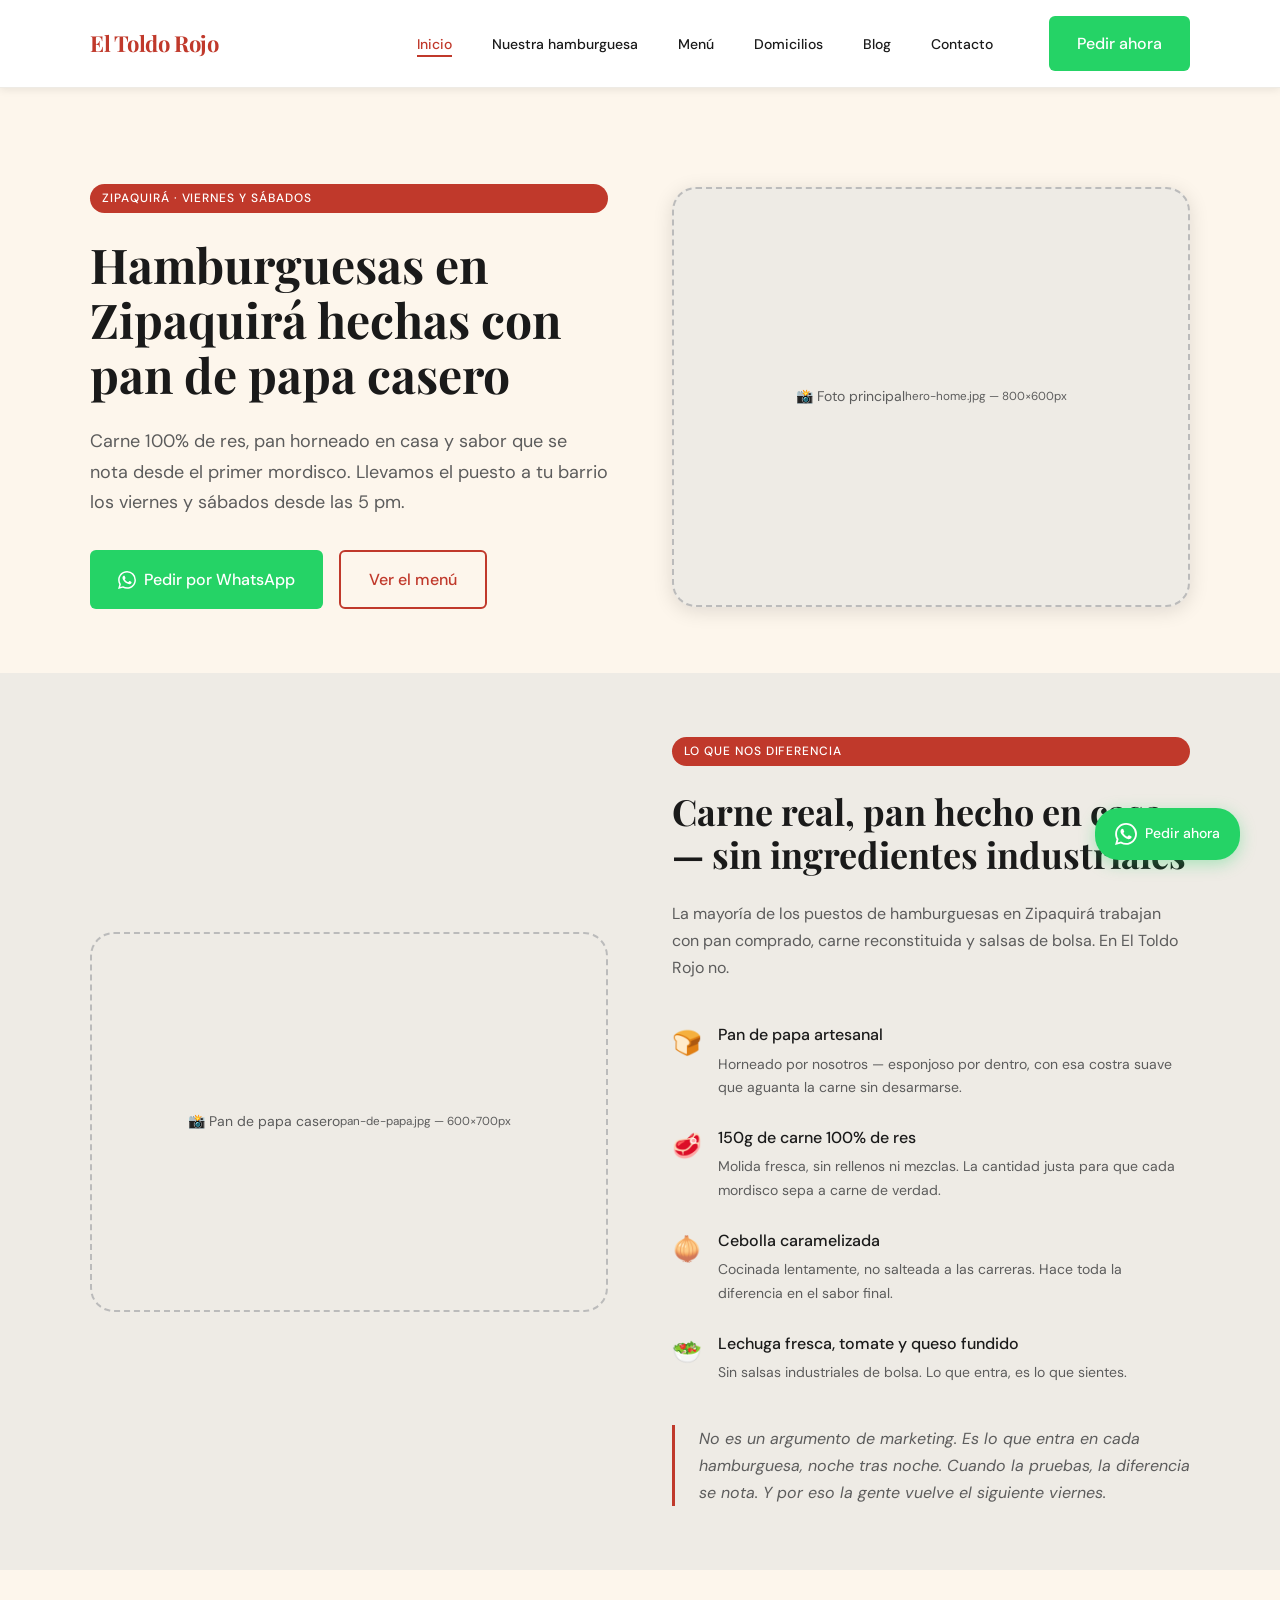
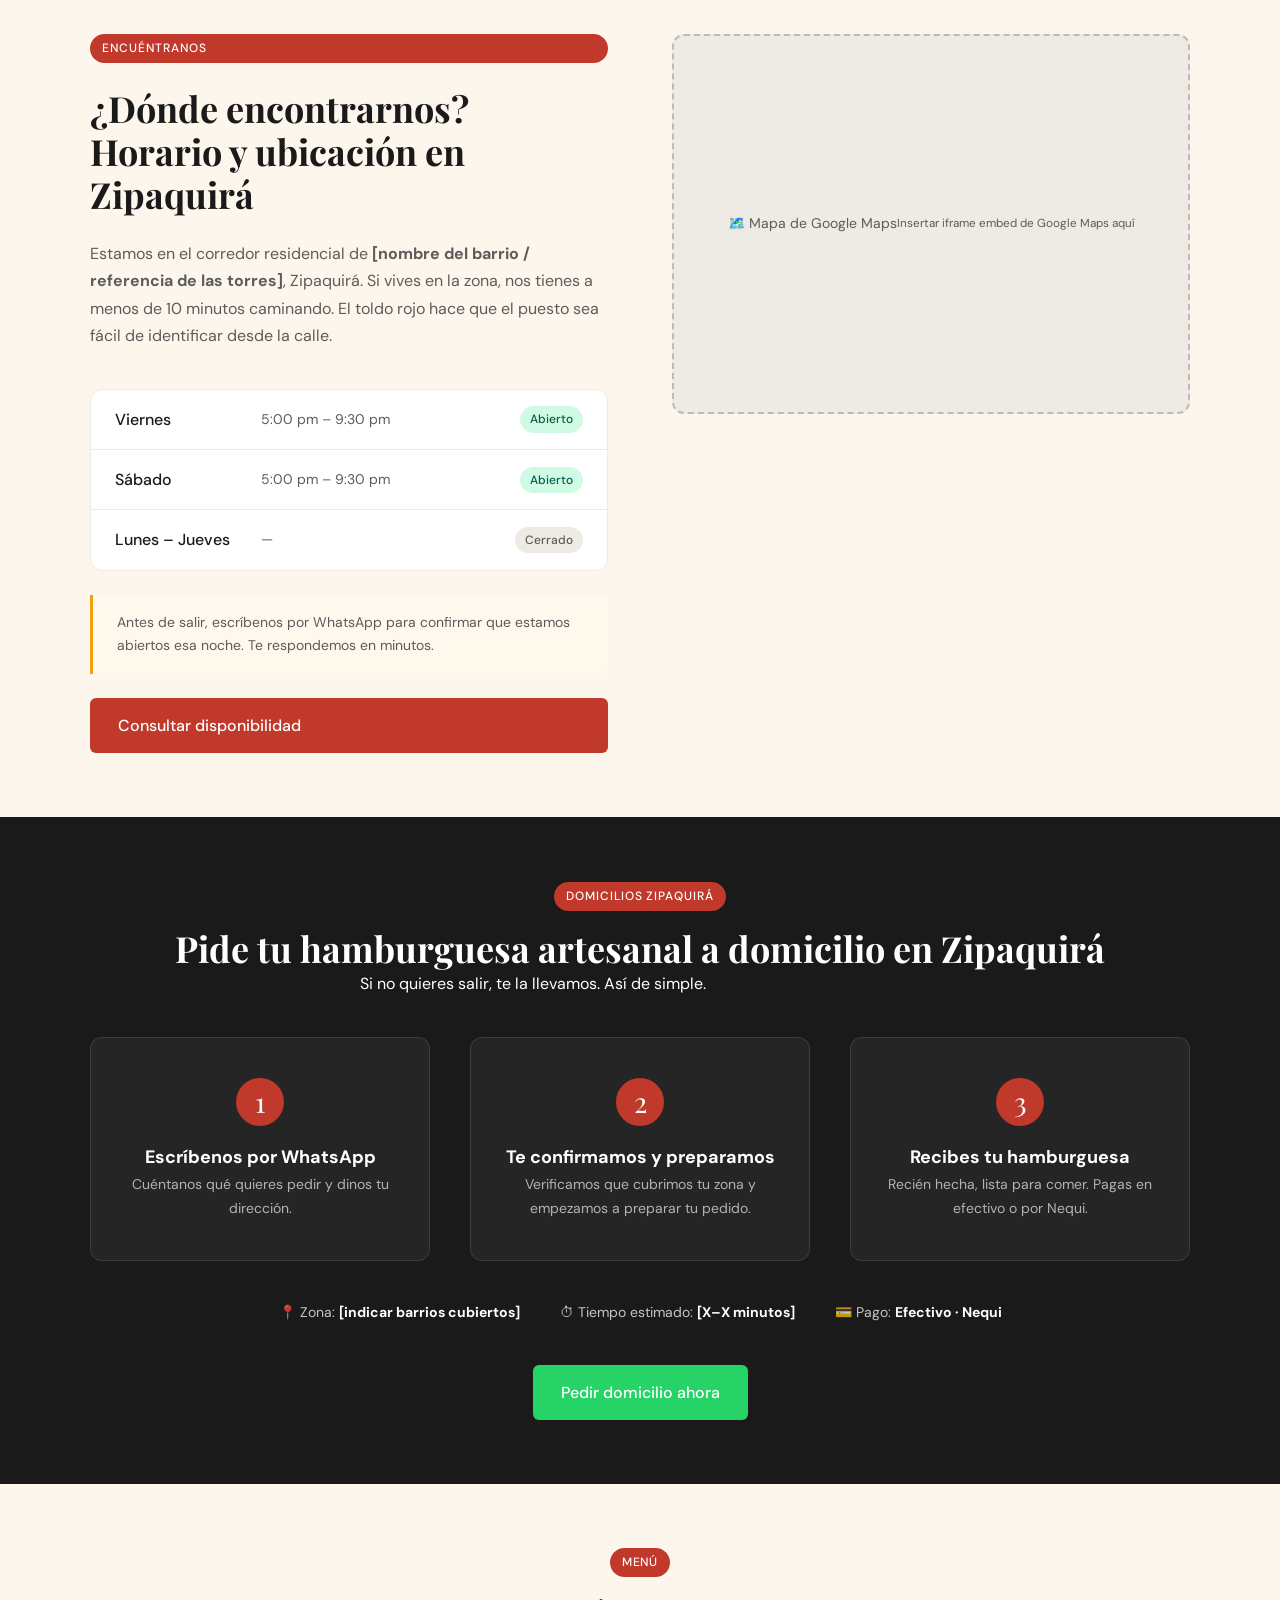
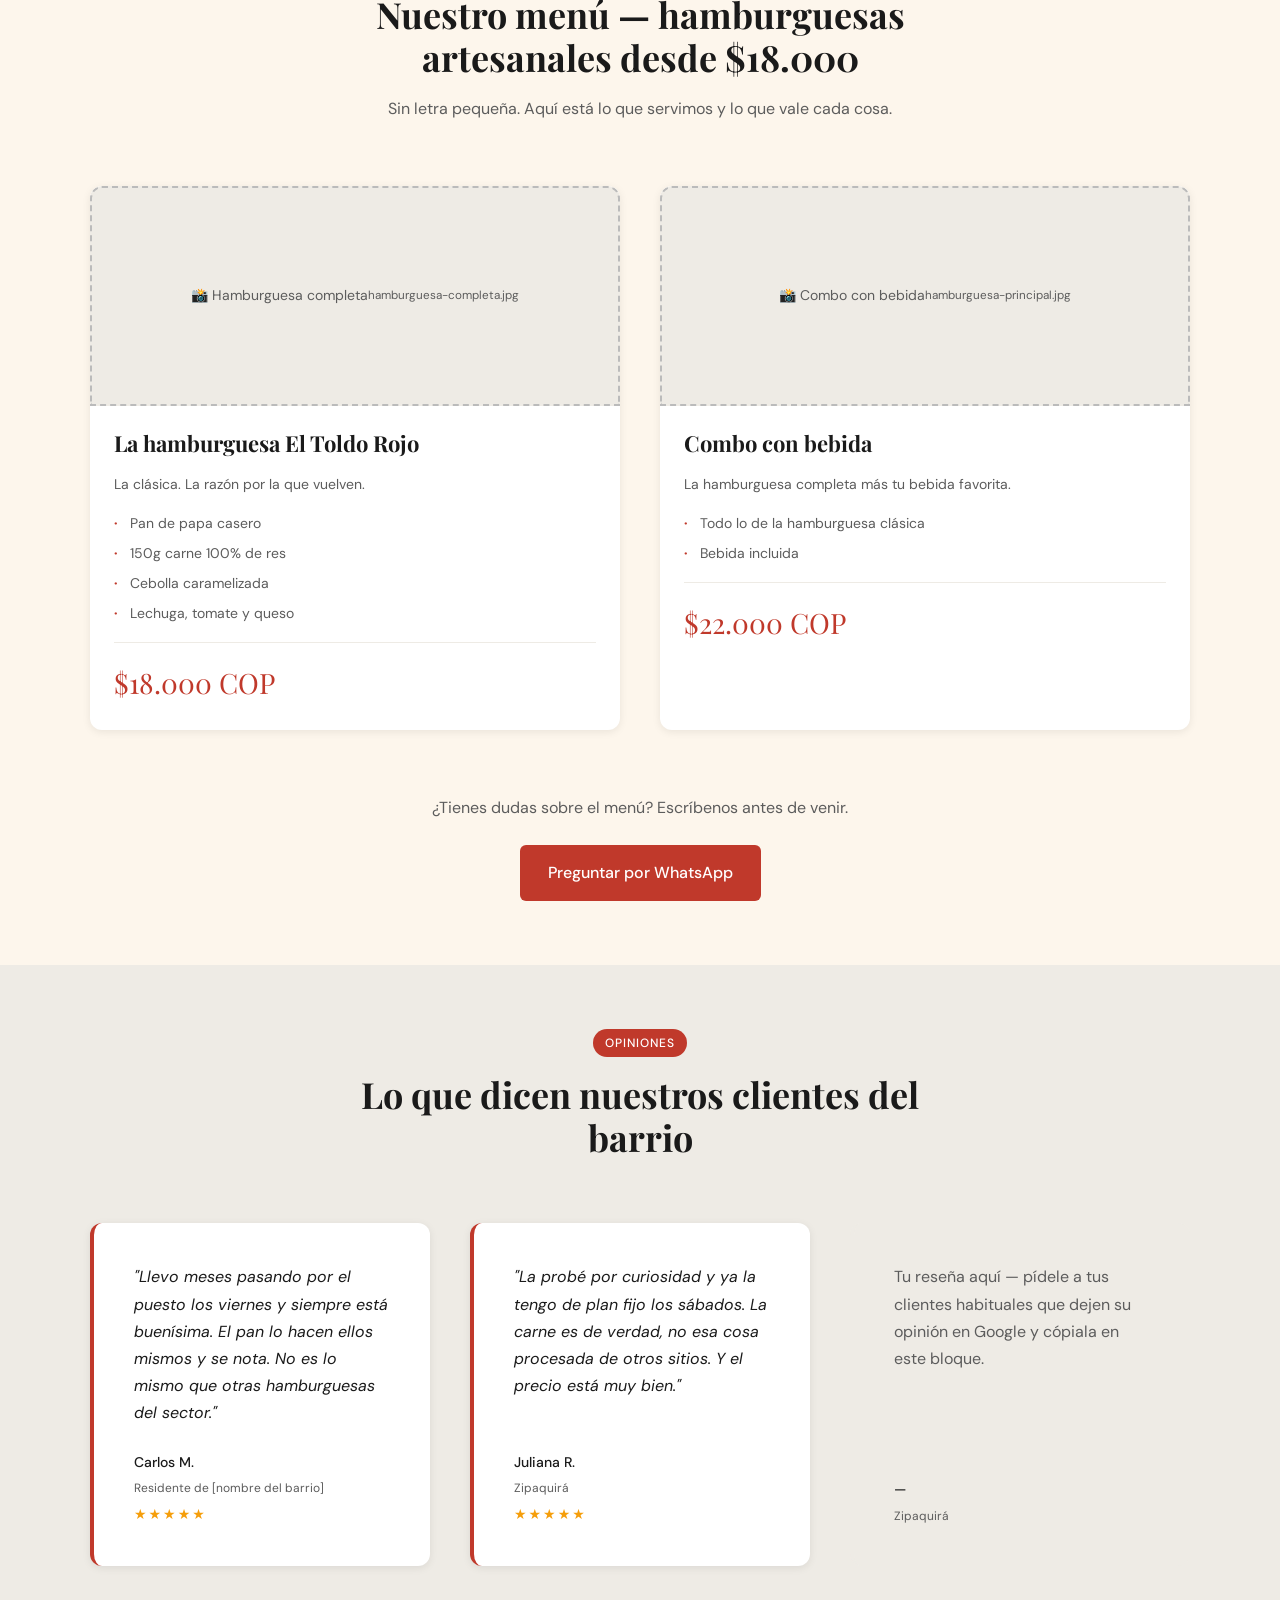
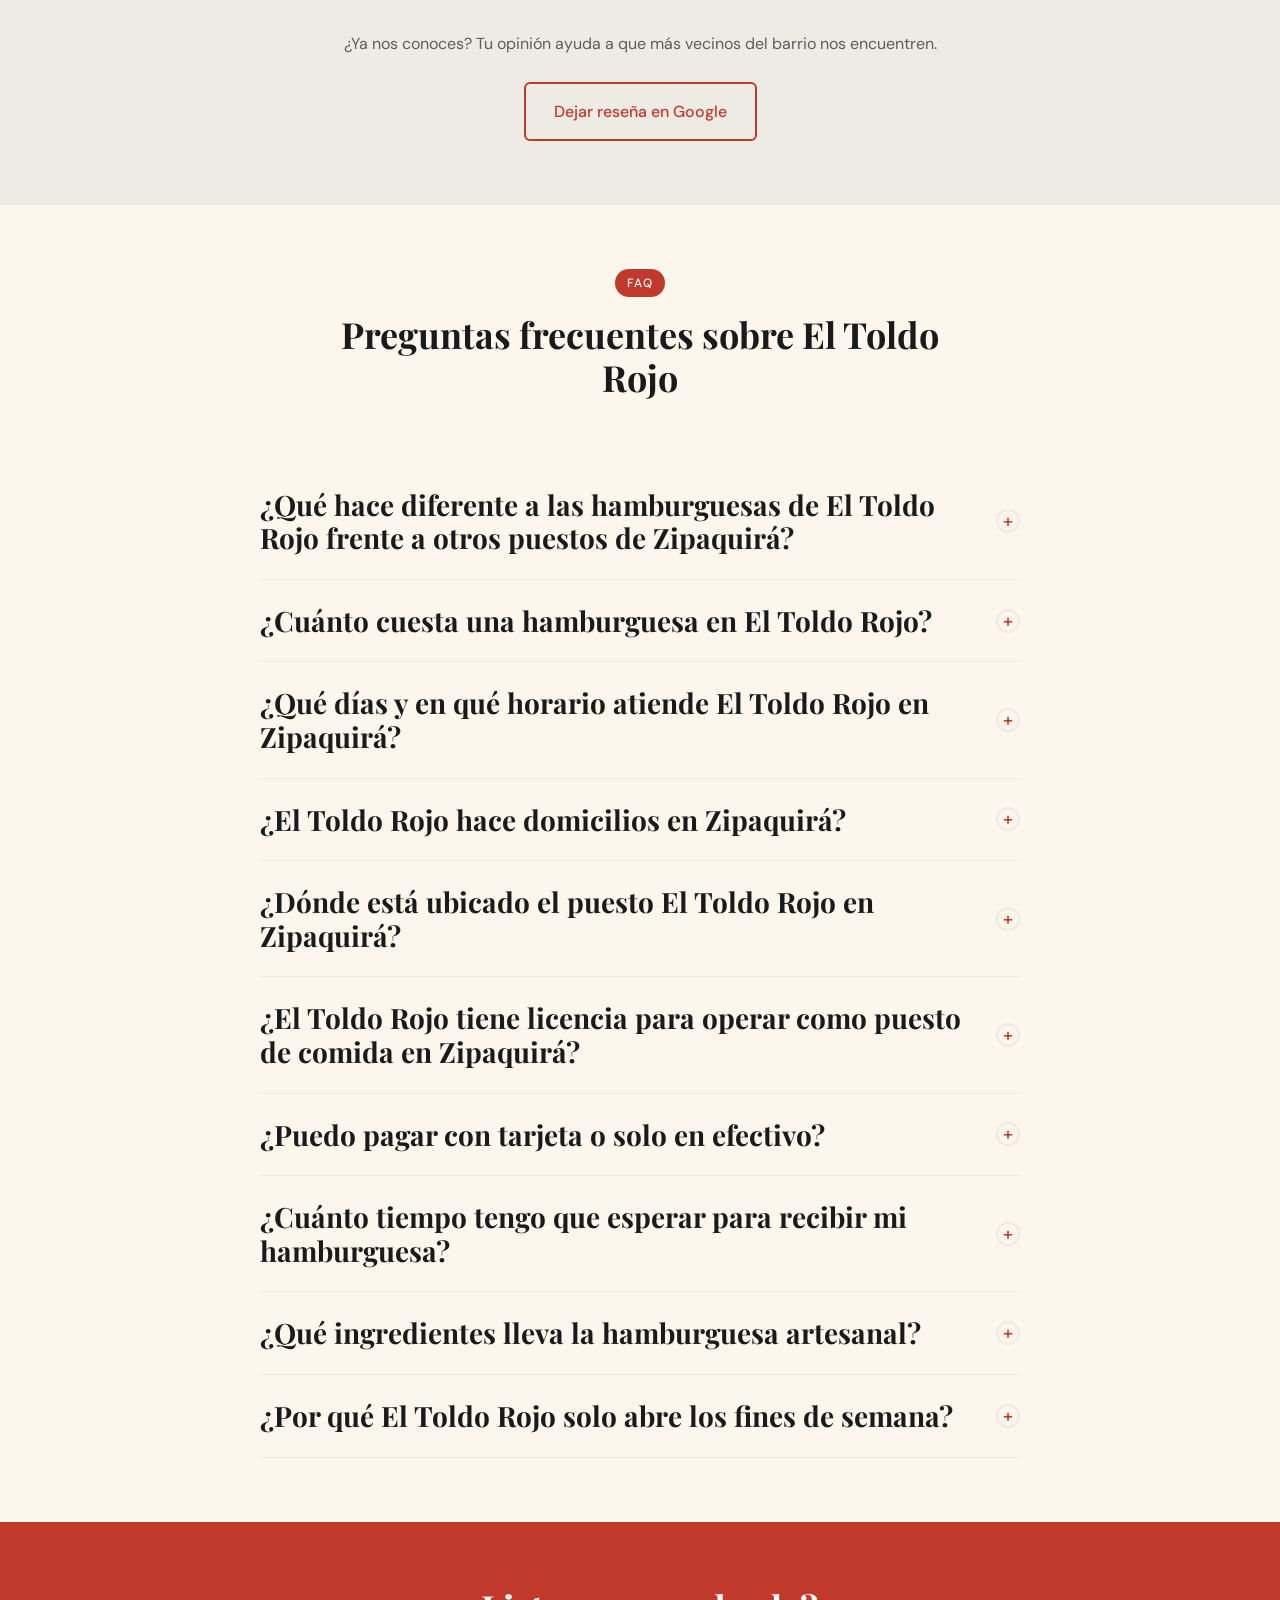
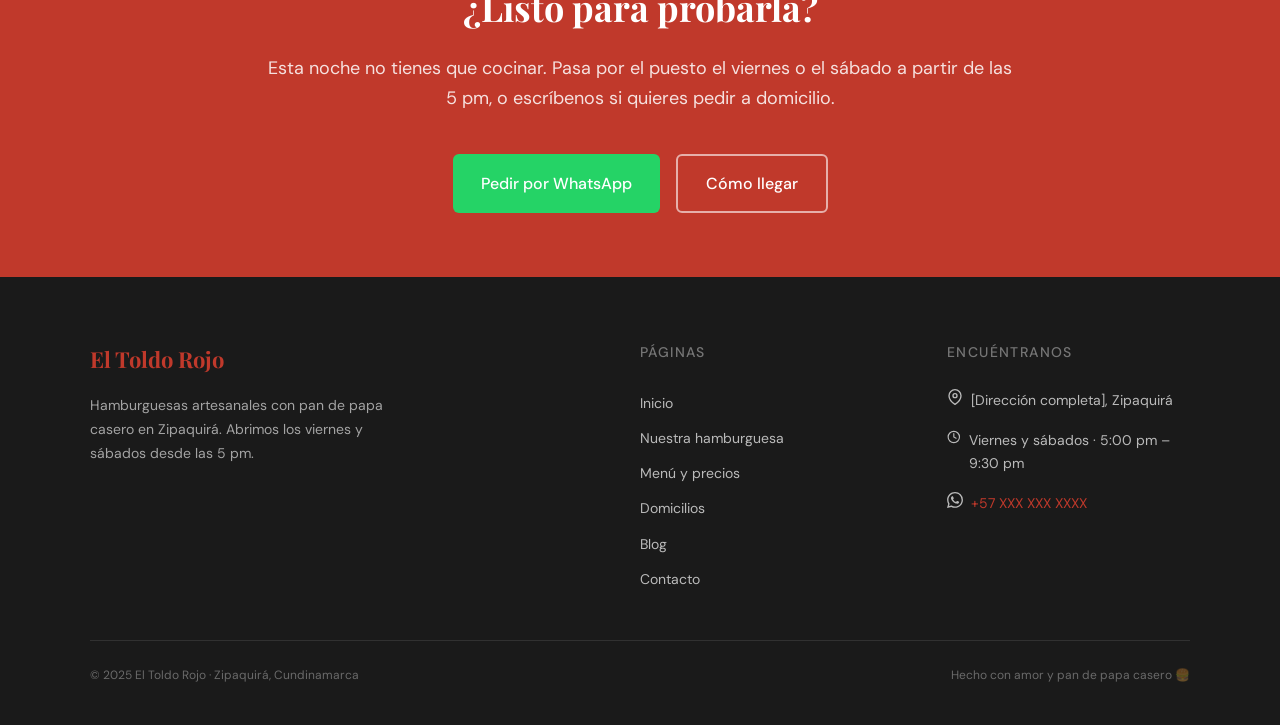
==== index.html @ b2abfde7 "Pagina base de El Toldo Rojo" ====
<!DOCTYPE html>
<html lang="es">
<head>
  <meta charset="UTF-8">
  <meta name="viewport" content="width=device-width, initial-scale=1.0">

  <!-- SEO básico -->
  <title>Hamburguesas en Zipaquirá — Pan de papa hecho en casa | El Toldo Rojo</title>
  <meta name="description" content="Hamburguesas artesanales con pan de papa casero en Zipaquirá. Carne 100% de res, cebolla caramelizada y sazón de barrio. Abrimos viernes y sábados desde las 5 pm. Pide por WhatsApp.">
  <meta name="robots" content="index, follow">
  <link rel="canonical" href="https://eltoldorojo.com/">

  <!-- Open Graph (previsualización en WhatsApp, redes sociales) -->
  <meta property="og:type"        content="website">
  <meta property="og:url"         content="https://eltoldorojo.com/">
  <meta property="og:title"       content="Hamburguesas en Zipaquirá — Pan de papa hecho en casa | El Toldo Rojo">
  <meta property="og:description" content="Hamburguesas artesanales con pan de papa casero. Carne 100% de res. Viernes y sábados desde las 5 pm en Zipaquirá.">
  <meta property="og:image"       content="/assets/images/og/og-image.jpg">
  <!-- [PLACEHOLDER og:image] Imagen 1200x630px — foto de la hamburguesa o del puesto de noche -->

  <!-- Favicon -->
  <link rel="icon" href="/assets/images/logo/favicon.ico">
  <!-- [PLACEHOLDER favicon] Archivo 32x32px con el logo o inicial del negocio -->

  <!-- Fuentes -->
  <link rel="preconnect" href="https://fonts.googleapis.com">
  <link rel="preconnect" href="https://fonts.gstatic.com" crossorigin>
  <link href="https://fonts.googleapis.com/css2?family=Playfair+Display:wght@700&family=DM+Sans:wght@400;500&display=swap" rel="stylesheet">

  <!-- Estilos -->
  <link rel="stylesheet" href="/assets/css/main.css">
  <link rel="stylesheet" href="/assets/css/components.css">
  <link rel="stylesheet" href="/assets/css/pages/home.css">

  <!-- Schema: LocalBusiness (datos estructurados para Google y LLMs) -->
  <script type="application/ld+json">
  {
    "@context": "https://schema.org",
    "@type": "FoodEstablishment",
    "name": "El Toldo Rojo",
    "description": "Puesto de hamburguesas artesanales con pan de papa casero y carne 100% de res en Zipaquirá, Cundinamarca.",
    "url": "https://eltoldorojo.com",
    "telephone": "+57XXXXXXXXXX",
    "address": {
      "@type": "PostalAddress",
      "streetAddress": "[Dirección completa]",
      "addressLocality": "Zipaquirá",
      "addressRegion": "Cundinamarca",
      "addressCountry": "CO"
    },
    "openingHoursSpecification": [
      {
        "@type": "OpeningHoursSpecification",
        "dayOfWeek": ["Friday", "Saturday"],
        "opens": "17:00",
        "closes": "21:30"
      }
    ],
    "servesCuisine": "Hamburguesas artesanales",
    "priceRange": "$$",
    "menu": "https://eltoldorojo.com/pages/menu.html",
    "hasMap": "https://maps.app.goo.gl/Td34TymxHBWLH1bv8"
  }
  </script>

  <!-- Schema: FAQPage -->
  <script type="application/ld+json">
  {
    "@context": "https://schema.org",
    "@type": "FAQPage",
    "mainEntity": [
      {
        "@type": "Question",
        "name": "¿Hacen domicilios en Zipaquirá?",
        "acceptedAnswer": {
          "@type": "Answer",
          "text": "Sí. Estamos activando el servicio de domicilios para la zona residencial cercana a nuestro puesto. Puedes hacer tu pedido por WhatsApp y te confirmamos disponibilidad y cobertura para tu dirección."
        }
      },
      {
        "@type": "Question",
        "name": "¿Cuánto cuesta la hamburguesa?",
        "acceptedAnswer": {
          "@type": "Answer",
          "text": "La hamburguesa artesanal cuesta $18.000 COP. El combo con bebida incluida sale en $22.000 COP."
        }
      },
      {
        "@type": "Question",
        "name": "¿Qué días y en qué horario atienden?",
        "acceptedAnswer": {
          "@type": "Answer",
          "text": "Abrimos los viernes y sábados de 5:00 pm a 9:30 pm en Zipaquirá."
        }
      },
      {
        "@type": "Question",
        "name": "¿Por qué el pan es diferente al de otros puestos?",
        "acceptedAnswer": {
          "@type": "Answer",
          "text": "Porque lo hacemos nosotros. El pan de papa es producción propia: lo horneamos con nuestra receta, no lo compramos a ningún proveedor industrial."
        }
      }
    ]
  }
  </script>

</head>

<body>

  <!-- ============================================================
       HEADER — copiado desde _includes/header.html
       ============================================================ -->
  <header class="header">
    <div class="contenedor">
      <div class="header__inner">
        <a href="/index.html" class="header__logo" aria-label="El Toldo Rojo — Ir al inicio">
          <!-- [PLACEHOLDER logo]
               Cuando tengas el archivo SVG reemplaza la línea de abajo por:
               <img src="/assets/images/logo/logo.svg" alt="El Toldo Rojo"> -->
          <span class="header__logo-placeholder">El Toldo Rojo</span>
        </a>

        <button class="nav__toggle" aria-label="Abrir menú" aria-expanded="false">
          <span></span>
          <span></span>
          <span></span>
        </button>

        <nav aria-label="Navegación principal">
          <ul class="nav__lista">
            <li><a href="/index.html"                       class="nav__enlace nav__enlace--activo">Inicio</a></li>
            <li><a href="/pages/hamburguesa-artesanal.html" class="nav__enlace">Nuestra hamburguesa</a></li>
            <li><a href="/pages/menu.html"                  class="nav__enlace">Menú</a></li>
            <li><a href="/pages/domicilios.html"            class="nav__enlace">Domicilios</a></li>
            <li><a href="/pages/blog/index.html"            class="nav__enlace">Blog</a></li>
            <li><a href="/pages/contacto.html"              class="nav__enlace">Contacto</a></li>
            <li class="nav__cta">
              <a href="https://wa.me/57XXXXXXXXXX?text=Hola%2C%20quiero%20hacer%20un%20pedido"
                 class="btn btn-whatsapp"
                 target="_blank"
                 rel="noopener noreferrer">
                Pedir ahora
              </a>
            </li>
          </ul>
        </nav>
      </div>
    </div>
  </header>


  <main>

    <!-- ============================================================
         SECCIÓN 1 — HERO
         Primera pantalla visible. Debe convencer en 3 segundos.
         ============================================================ -->
    <section class="hero seccion-clara" aria-label="Presentación">
      <div class="contenedor hero__grid">

        <!-- Texto -->
        <div class="hero__texto">
          <span class="badge">Zipaquirá · Viernes y sábados</span>

          <h1>Hamburguesas en Zipaquirá hechas con pan de papa casero</h1>

          <p class="hero__subtitulo">
            Carne 100% de res, pan horneado en casa y sabor que se nota desde el primer mordisco.
            Llevamos el puesto a tu barrio los viernes y sábados desde las 5&nbsp;pm.
          </p>

          <div class="hero__ctas">
            <a href="https://wa.me/57XXXXXXXXXX?text=Hola%2C%20quiero%20hacer%20un%20pedido"
               class="btn btn-whatsapp"
               target="_blank"
               rel="noopener noreferrer">
              <!-- Icono WhatsApp -->
              <svg xmlns="http://www.w3.org/2000/svg" width="18" height="18" viewBox="0 0 24 24" fill="currentColor" aria-hidden="true">
                <path d="M17.472 14.382c-.297-.149-1.758-.867-2.03-.967-.273-.099-.471-.148-.67.15-.197.297-.767.966-.94 1.164-.173.199-.347.223-.644.075-.297-.15-1.255-.463-2.39-1.475-.883-.788-1.48-1.761-1.653-2.059-.173-.297-.018-.458.13-.606.134-.133.298-.347.446-.52.149-.174.198-.298.298-.497.099-.198.05-.371-.025-.52-.075-.149-.669-1.612-.916-2.207-.242-.579-.487-.5-.669-.51-.173-.008-.371-.01-.57-.01-.198 0-.52.074-.792.372-.272.297-1.04 1.016-1.04 2.479 0 1.462 1.065 2.875 1.213 3.074.149.198 2.096 3.2 5.077 4.487.709.306 1.262.489 1.694.625.712.227 1.36.195 1.871.118.571-.085 1.758-.719 2.006-1.413.248-.694.248-1.289.173-1.413-.074-.124-.272-.198-.57-.347m-5.421 7.403h-.004a9.87 9.87 0 0 1-5.031-1.378l-.361-.214-3.741.982.998-3.648-.235-.374a9.86 9.86 0 0 1-1.51-5.26c.001-5.45 4.436-9.884 9.888-9.884 2.64 0 5.122 1.03 6.988 2.898a9.825 9.825 0 0 1 2.893 6.994c-.003 5.45-4.437 9.884-9.885 9.884m8.413-18.297A11.815 11.815 0 0 0 12.05 0C5.495 0 .16 5.335.157 11.892c0 2.096.547 4.142 1.588 5.945L.057 24l6.305-1.654a11.882 11.882 0 0 0 5.683 1.448h.005c6.554 0 11.89-5.335 11.893-11.893a11.821 11.821 0 0 0-3.48-8.413z"/>
              </svg>
              Pedir por WhatsApp
            </a>
            <a href="#menu" class="btn btn-secundario">Ver el menú</a>
          </div>
        </div>

        <!-- Imagen hero -->
        <div class="hero__imagen">
          <!-- [PLACEHOLDER hero-home.jpg]
               Foto ideal: hamburguesa completa con buena iluminación cálida,
               o el puesto de noche con el toldo iluminado.
               Tamaño recomendado: 800x600px, formato WebP.
               Reemplaza el div por:
               <img src="/assets/images/hero/hero-home.jpg"
                    alt="Hamburguesa artesanal de El Toldo Rojo en Zipaquirá"
                    width="800" height="600" loading="eager"> -->
          <div class="placeholder-imagen" style="height: 420px;">
            📸 Foto principal<br>
            <small>hero-home.jpg — 800×600px</small>
          </div>
        </div>

      </div>
    </section>


    <!-- ============================================================
         SECCIÓN 2 — DIFERENCIADOR DE PRODUCTO
         Por qué somos distintos. Argumentos concretos, sin relleno.
         ============================================================ -->
    <section class="seccion seccion-gris" id="diferenciador" aria-label="Qué nos hace diferentes">
      <div class="contenedor diferenciador__grid">

        <!-- Imagen del pan / proceso -->
        <div class="diferenciador__imagen">
          <!-- [PLACEHOLDER pan-de-papa.jpg]
               Foto del pan recién horneado o del proceso de preparación.
               Tamaño recomendado: 600x700px, formato WebP.
               Reemplaza el div por:
               <img src="/assets/images/producto/pan-de-papa.jpg"
                    alt="Pan de papa artesanal horneado en El Toldo Rojo"
                    width="600" height="700" loading="lazy"> -->
          <div class="placeholder-imagen" style="height: 380px;">
            📸 Pan de papa casero<br>
            <small>pan-de-papa.jpg — 600×700px</small>
          </div>
        </div>

        <!-- Texto -->
        <div class="diferenciador__texto">
          <span class="badge">Lo que nos diferencia</span>
          <h2>Carne real, pan hecho en casa — sin ingredientes industriales</h2>

          <p>
            La mayoría de los puestos de hamburguesas en Zipaquirá trabajan con pan comprado,
            carne reconstituida y salsas de bolsa. En El Toldo Rojo no.
          </p>

          <ul class="diferenciador__lista" aria-label="Ingredientes de la hamburguesa">
            <li>
              <span class="diferenciador__icono" aria-hidden="true">🍞</span>
              <div>
                <strong>Pan de papa artesanal</strong>
                <p>Horneado por nosotros — esponjoso por dentro, con esa costra suave que aguanta la carne sin desarmarse.</p>
              </div>
            </li>
            <li>
              <span class="diferenciador__icono" aria-hidden="true">🥩</span>
              <div>
                <strong>150g de carne 100% de res</strong>
                <p>Molida fresca, sin rellenos ni mezclas. La cantidad justa para que cada mordisco sepa a carne de verdad.</p>
              </div>
            </li>
            <li>
              <span class="diferenciador__icono" aria-hidden="true">🧅</span>
              <div>
                <strong>Cebolla caramelizada</strong>
                <p>Cocinada lentamente, no salteada a las carreras. Hace toda la diferencia en el sabor final.</p>
              </div>
            </li>
            <li>
              <span class="diferenciador__icono" aria-hidden="true">🥗</span>
              <div>
                <strong>Lechuga fresca, tomate y queso fundido</strong>
                <p>Sin salsas industriales de bolsa. Lo que entra, es lo que sientes.</p>
              </div>
            </li>
          </ul>

          <p class="diferenciador__cierre">
            No es un argumento de marketing. Es lo que entra en cada hamburguesa, noche tras noche.
            Cuando la pruebas, la diferencia se nota. Y por eso la gente vuelve el siguiente viernes.
          </p>
        </div>

      </div>
    </section>


    <!-- ============================================================
         SECCIÓN 3 — UBICACIÓN Y HORARIO
         Responde: ¿dónde están y cuándo? Sin fricción.
         ============================================================ -->
    <section class="seccion seccion-clara" id="ubicacion" aria-label="Ubicación y horario">
      <div class="contenedor ubicacion__grid">

        <div class="ubicacion__texto">
          <span class="badge">Encuéntranos</span>
          <h2>¿Dónde encontrarnos? Horario y ubicación en Zipaquirá</h2>

          <p>
            Estamos en el corredor residencial de <strong>[nombre del barrio / referencia de las torres]</strong>,
            Zipaquirá. Si vives en la zona, nos tienes a menos de 10 minutos caminando.
            El toldo rojo hace que el puesto sea fácil de identificar desde la calle.
          </p>

          <!-- Horario en tabla clara -->
          <div class="horario" aria-label="Horario de atención">
            <div class="horario__fila">
              <span class="horario__dia">Viernes</span>
              <span class="horario__hora">5:00 pm – 9:30 pm</span>
              <span class="horario__estado horario__estado--abierto">Abierto</span>
            </div>
            <div class="horario__fila">
              <span class="horario__dia">Sábado</span>
              <span class="horario__hora">5:00 pm – 9:30 pm</span>
              <span class="horario__estado horario__estado--abierto">Abierto</span>
            </div>
            <div class="horario__fila">
              <span class="horario__dia">Lunes – Jueves</span>
              <span class="horario__hora">—</span>
              <span class="horario__estado horario__estado--cerrado">Cerrado</span>
            </div>
          </div>

          <p class="ubicacion__aviso">
            Antes de salir, escríbenos por WhatsApp para confirmar que estamos abiertos esa noche.
            Te respondemos en minutos.
          </p>

          <a href="https://wa.me/57XXXXXXXXXX?text=Hola%2C%20%C2%BFestar%C3%A1n%20abiertos%20hoy%3F"
             class="btn btn-primario"
             target="_blank"
             rel="noopener noreferrer">
            Consultar disponibilidad
          </a>
        </div>

        <!-- Mapa -->
        <div class="ubicacion__mapa">
          <!-- [PLACEHOLDER mapa Google Maps]
               Pasos para obtener el embed:
               1. Abre Google Maps y busca el puesto
               2. Clic en "Compartir" → "Insertar un mapa"
               3. Copia el <iframe> y pégalo aquí reemplazando este div
               El iframe debe tener width="100%" height="400" -->
          <div class="placeholder-imagen" style="height: 380px; border-radius: 12px;">
            🗺️ Mapa de Google Maps<br>
            <small>Insertar iframe embed de Google Maps aquí</small>
          </div>
        </div>

      </div>
    </section>


    <!-- ============================================================
         SECCIÓN 4 — DOMICILIOS
         CTA transaccional. Responde: ¿cómo pido?
         ============================================================ -->
    <section class="seccion seccion-oscura" id="domicilios" aria-label="Servicio de domicilios">
      <div class="contenedor domicilios__inner">

        <div class="domicilios__texto">
          <span class="badge">Domicilios Zipaquirá</span>
          <h2>Pide tu hamburguesa artesanal a domicilio en Zipaquirá</h2>
          <p>Si no quieres salir, te la llevamos. Así de simple.</p>
        </div>

        <!-- Pasos del proceso -->
        <ol class="domicilios__pasos" aria-label="Cómo pedir a domicilio">
          <li class="domicilios__paso">
            <span class="domicilios__numero" aria-hidden="true">1</span>
            <div>
              <strong>Escríbenos por WhatsApp</strong>
              <p>Cuéntanos qué quieres pedir y dinos tu dirección.</p>
            </div>
          </li>
          <li class="domicilios__paso">
            <span class="domicilios__numero" aria-hidden="true">2</span>
            <div>
              <strong>Te confirmamos y preparamos</strong>
              <p>Verificamos que cubrimos tu zona y empezamos a preparar tu pedido.</p>
            </div>
          </li>
          <li class="domicilios__paso">
            <span class="domicilios__numero" aria-hidden="true">3</span>
            <div>
              <strong>Recibes tu hamburguesa</strong>
              <p>Recién hecha, lista para comer. Pagas en efectivo o por Nequi.</p>
            </div>
          </li>
        </ol>

        <div class="domicilios__meta">
          <span>📍 Zona: <strong>[indicar barrios cubiertos]</strong></span>
          <span>⏱ Tiempo estimado: <strong>[X–X minutos]</strong></span>
          <span>💳 Pago: <strong>Efectivo · Nequi</strong></span>
        </div>

        <a href="https://wa.me/57XXXXXXXXXX?text=Hola%2C%20quiero%20pedir%20un%20domicilio"
           class="btn btn-whatsapp"
           target="_blank"
           rel="noopener noreferrer">
          Pedir domicilio ahora
        </a>

      </div>
    </section>


    <!-- ============================================================
         SECCIÓN 5 — MENÚ Y PRECIOS
         Precios visibles desde el primer scroll. Sin sorpresas.
         ============================================================ -->
    <section class="seccion seccion-clara" id="menu" aria-label="Menú y precios">
      <div class="contenedor">

        <div class="seccion__cabecera">
          <span class="badge">Menú</span>
          <h2>Nuestro menú — hamburguesas artesanales desde $18.000</h2>
          <p>Sin letra pequeña. Aquí está lo que servimos y lo que vale cada cosa.</p>
        </div>

        <div class="menu__grid">

          <!-- Tarjeta producto 1 -->
          <article class="menu__tarjeta" aria-label="La hamburguesa El Toldo Rojo">
            <!-- [PLACEHOLDER hamburguesa-completa.jpg]
                 Foto de la hamburguesa armada, desde arriba o de perfil.
                 Tamaño recomendado: 600x400px, formato WebP.
                 Reemplaza el div por:
                 <img src="/assets/images/producto/hamburguesa-completa.jpg"
                      alt="Hamburguesa artesanal El Toldo Rojo" width="600" height="400" loading="lazy"> -->
            <div class="placeholder-imagen" style="height: 220px; border-radius: 12px 12px 0 0;">
              📸 Hamburguesa completa<br>
              <small>hamburguesa-completa.jpg</small>
            </div>
            <div class="menu__tarjeta-cuerpo">
              <h3>La hamburguesa El Toldo Rojo</h3>
              <p>La clásica. La razón por la que vuelven.</p>
              <ul class="menu__ingredientes" aria-label="Ingredientes">
                <li>Pan de papa casero</li>
                <li>150g carne 100% de res</li>
                <li>Cebolla caramelizada</li>
                <li>Lechuga, tomate y queso</li>
              </ul>
              <div class="menu__precio">
                <span class="menu__valor">$18.000 COP</span>
              </div>
            </div>
          </article>

          <!-- Tarjeta producto 2 -->
          <article class="menu__tarjeta" aria-label="Combo con bebida">
            <!-- [PLACEHOLDER hamburguesa-combo.jpg]
                 Foto del combo: hamburguesa + bebida.
                 Tamaño recomendado: 600x400px, formato WebP.
                 Reemplaza el div por:
                 <img src="/assets/images/producto/hamburguesa-principal.jpg"
                      alt="Combo hamburguesa con bebida El Toldo Rojo" width="600" height="400" loading="lazy"> -->
            <div class="placeholder-imagen" style="height: 220px; border-radius: 12px 12px 0 0;">
              📸 Combo con bebida<br>
              <small>hamburguesa-principal.jpg</small>
            </div>
            <div class="menu__tarjeta-cuerpo">
              <h3>Combo con bebida</h3>
              <p>La hamburguesa completa más tu bebida favorita.</p>
              <ul class="menu__ingredientes" aria-label="Ingredientes">
                <li>Todo lo de la hamburguesa clásica</li>
                <li>Bebida incluida</li>
              </ul>
              <div class="menu__precio">
                <span class="menu__valor">$22.000 COP</span>
              </div>
            </div>
          </article>

          <!-- [PLACEHOLDER tarjeta adicional]
               Si tienes más ítems en el menú, duplica el bloque <article class="menu__tarjeta">
               de arriba y ajusta el contenido. Máximo 4 tarjetas para no saturar la sección. -->

        </div>

        <div class="menu__cta">
          <p>¿Tienes dudas sobre el menú? Escríbenos antes de venir.</p>
          <a href="https://wa.me/57XXXXXXXXXX?text=Hola%2C%20quiero%20saber%20qu%C3%A9%20tienen%20disponible"
             class="btn btn-primario"
             target="_blank"
             rel="noopener noreferrer">
            Preguntar por WhatsApp
          </a>
        </div>

      </div>
    </section>


    <!-- ============================================================
         SECCIÓN 6 — RESEÑAS / PRUEBA SOCIAL
         La voz de los clientes convence más que la tuya.
         ============================================================ -->
    <section class="seccion seccion-gris" id="resenas" aria-label="Opiniones de clientes">
      <div class="contenedor">

        <div class="seccion__cabecera">
          <span class="badge">Opiniones</span>
          <h2>Lo que dicen nuestros clientes del barrio</h2>
        </div>

        <div class="resenas__grid">

          <!-- [PLACEHOLDER reseña 1]
               Reemplaza el texto por una reseña real.
               Prioriza reseñas que mencionen: pan casero, carne de verdad,
               "vivo cerca", "vuelvo todos los viernes". -->
          <blockquote class="resena__tarjeta">
            <p>"Llevo meses pasando por el puesto los viernes y siempre está buenísima. El pan lo hacen ellos mismos y se nota. No es lo mismo que otras hamburguesas del sector."</p>
            <footer>
              <span class="resena__nombre">Carlos M.</span>
              <span class="resena__lugar">Residente de [nombre del barrio]</span>
              <div class="resena__estrellas" aria-label="5 de 5 estrellas">★★★★★</div>
            </footer>
          </blockquote>

          <!-- [PLACEHOLDER reseña 2] -->
          <blockquote class="resena__tarjeta">
            <p>"La probé por curiosidad y ya la tengo de plan fijo los sábados. La carne es de verdad, no esa cosa procesada de otros sitios. Y el precio está muy bien."</p>
            <footer>
              <span class="resena__nombre">Juliana R.</span>
              <span class="resena__lugar">Zipaquirá</span>
              <div class="resena__estrellas" aria-label="5 de 5 estrellas">★★★★★</div>
            </footer>
          </blockquote>

          <!-- [PLACEHOLDER reseña 3]
               Añade una tercera reseña cuando la tengas. -->
          <blockquote class="resena__tarjeta resena__tarjeta--placeholder">
            <p class="resena__placeholder-texto">Tu reseña aquí — pídele a tus clientes habituales que dejen su opinión en Google y cópiala en este bloque.</p>
            <footer>
              <span class="resena__nombre">—</span>
              <span class="resena__lugar">Zipaquirá</span>
            </footer>
          </blockquote>

        </div>

        <div class="resenas__cta">
          <p>¿Ya nos conoces? Tu opinión ayuda a que más vecinos del barrio nos encuentren.</p>
          <a href="https://maps.app.goo.gl/Td34TymxHBWLH1bv8"
             class="btn btn-secundario"
             target="_blank"
             rel="noopener noreferrer">
            Dejar reseña en Google
          </a>
        </div>

      </div>
    </section>


    <!-- ============================================================
         SECCIÓN 7 — FAQ
         SEO + GEO (citabilidad en LLMs) + respuesta a objeciones.
         ============================================================ -->
    <section class="seccion seccion-clara" id="faq" aria-label="Preguntas frecuentes">
      <div class="contenedor">

        <div class="seccion__cabecera">
          <span class="badge">FAQ</span>
          <h2>Preguntas frecuentes sobre El Toldo Rojo</h2>
        </div>

        <ul class="faq__lista" role="list">

          <li class="faq__item">
            <button class="faq__pregunta" aria-expanded="false">
              <h3>¿Qué hace diferente a las hamburguesas de El Toldo Rojo frente a otros puestos de Zipaquirá?</h3>
              <span class="faq__icono" aria-hidden="true">+</span>
            </button>
            <div class="faq__respuesta" role="region">
              <p>La diferencia principal está en dos cosas que casi nadie más hace en Zipaquirá: el pan y la carne. El pan de papa lo horneamos nosotros mismos con nuestra receta — no lo compramos en ningún proveedor. Eso le da una textura esponjosa por dentro y una costra suave que aguanta bien la carne sin deshacerse. Y la carne es 100% de res, 150 gramos por hamburguesa, sin mezclas ni rellenos. En un mercado donde la mayoría de puestos trabaja con ingredientes industriales, eso se nota en el sabor desde el primer mordisco.</p>
            </div>
          </li>

          <li class="faq__item">
            <button class="faq__pregunta" aria-expanded="false">
              <h3>¿Cuánto cuesta una hamburguesa en El Toldo Rojo?</h3>
              <span class="faq__icono" aria-hidden="true">+</span>
            </button>
            <div class="faq__respuesta" role="region">
              <p>La hamburguesa artesanal cuesta $18.000 COP. Si la quieres con bebida incluida, el combo sale en $22.000 COP. Sin letra pequeña ni cobros extra. Para lo que recibes — pan hecho en casa, carne real, cebolla caramelizada, lechuga, tomate y queso — el precio está muy por debajo de lo que cobran otros sitios con ingredientes más básicos.</p>
            </div>
          </li>

          <li class="faq__item">
            <button class="faq__pregunta" aria-expanded="false">
              <h3>¿Qué días y en qué horario atiende El Toldo Rojo en Zipaquirá?</h3>
              <span class="faq__icono" aria-hidden="true">+</span>
            </button>
            <div class="faq__respuesta" role="region">
              <p>Abrimos los viernes y los sábados, de 5:00 pm a 9:30 pm. Somos un puesto fijo — no nos movemos de ubicación — pero si algún fin de semana hay algún cambio, lo avisamos con tiempo por WhatsApp y en nuestras redes. La mejor forma de confirmar que estamos abiertos antes de salir de casa es escribirnos un mensaje rápido por WhatsApp.</p>
            </div>
          </li>

          <li class="faq__item">
            <button class="faq__pregunta" aria-expanded="false">
              <h3>¿El Toldo Rojo hace domicilios en Zipaquirá?</h3>
              <span class="faq__icono" aria-hidden="true">+</span>
            </button>
            <div class="faq__respuesta" role="region">
              <p>Sí, estamos activando el servicio de domicilios para la zona residencial cercana a nuestro puesto. El proceso es directo: nos escribes por WhatsApp con tu pedido y tu dirección, te confirmamos si llegamos a tu zona y te damos el tiempo estimado de entrega. Aceptamos pago en efectivo y por Nequi.</p>
            </div>
          </li>

          <li class="faq__item">
            <button class="faq__pregunta" aria-expanded="false">
              <h3>¿Dónde está ubicado el puesto El Toldo Rojo en Zipaquirá?</h3>
              <span class="faq__icono" aria-hidden="true">+</span>
            </button>
            <div class="faq__respuesta" role="region">
              <p>Estamos en el corredor residencial de [nombre del barrio], Zipaquirá. Es una zona de alta densidad residencial — torres de apartamentos, andenes amplios, actividad peatonal por las noches. Si vives en los edificios de la zona, probablemente nos quedes a menos de diez minutos caminando. El toldo rojo hace que el puesto sea fácil de identificar desde la calle. También puedes encontrarnos buscando "El Toldo Rojo Zipaquirá" en Google Maps.</p>
            </div>
          </li>

          <li class="faq__item">
            <button class="faq__pregunta" aria-expanded="false">
              <h3>¿El Toldo Rojo tiene licencia para operar como puesto de comida en Zipaquirá?</h3>
              <span class="faq__icono" aria-hidden="true">+</span>
            </button>
            <div class="faq__respuesta" role="region">
              <p>Sí. Operamos con todos los permisos en regla. Somos un puesto fijo y con licencia, lo que significa que no desaparecemos de un día para otro ni operamos en la informalidad. Eso también implica estándares de higiene y manipulación de alimentos que no todos los puestos callejeros de la zona cumplen.</p>
            </div>
          </li>

          <li class="faq__item">
            <button class="faq__pregunta" aria-expanded="false">
              <h3>¿Puedo pagar con tarjeta o solo en efectivo?</h3>
              <span class="faq__icono" aria-hidden="true">+</span>
            </button>
            <div class="faq__respuesta" role="region">
              <p>Por ahora manejamos efectivo y Nequi. No aceptamos tarjeta débito ni crédito de forma directa. Si vas a venir, lo más práctico es traer el valor exacto o tener Nequi a mano — $18.000 la hamburguesa, $22.000 el combo con bebida.</p>
            </div>
          </li>

          <li class="faq__item">
            <button class="faq__pregunta" aria-expanded="false">
              <h3>¿Cuánto tiempo tengo que esperar para recibir mi hamburguesa?</h3>
              <span class="faq__icono" aria-hidden="true">+</span>
            </button>
            <div class="faq__respuesta" role="region">
              <p>Nuestro objetivo es que esperes menos de tres minutos desde que haces el pedido. Trabajamos con un menú enfocado precisamente para poder preparar rápido sin sacrificar calidad. En los momentos de mayor movimiento, entre las 7 pm y 9 pm, puede haber un poco más de espera — pero seguimos siendo mucho más rápidos que cualquier restaurante.</p>
            </div>
          </li>

          <li class="faq__item">
            <button class="faq__pregunta" aria-expanded="false">
              <h3>¿Qué ingredientes lleva la hamburguesa artesanal?</h3>
              <span class="faq__icono" aria-hidden="true">+</span>
            </button>
            <div class="faq__respuesta" role="region">
              <p>Cada hamburguesa lleva: pan de papa hecho en casa, 150 gramos de carne 100% de res, cebolla caramelizada cocinada lentamente, lechuga fresca, tomate y queso fundido. Sin salsas industriales de bolsa. Si tienes alguna alergia o preferencia específica — sin cebolla, sin queso — dínos al momento del pedido y lo ajustamos.</p>
            </div>
          </li>

          <li class="faq__item">
            <button class="faq__pregunta" aria-expanded="false">
              <h3>¿Por qué El Toldo Rojo solo abre los fines de semana?</h3>
              <span class="faq__icono" aria-hidden="true">+</span>
            </button>
            <div class="faq__respuesta" role="region">
              <p>Somos un negocio familiar operado por miembros de nuestra propia familia, sin empleados externos. Eso nos permite mantener un control de calidad real sobre cada hamburguesa que sale — pero también significa que tenemos capacidad para dos noches de operación a la semana. Lo que preparamos cada viernes y sábado es lo mismo que comería nuestra propia familia.</p>
            </div>
          </li>

        </ul>
      </div>
    </section>


    <!-- ============================================================
         SECCIÓN 8 — CTA FINAL
         Última oportunidad antes del footer. Directa y sin adornos.
         ============================================================ -->
    <section class="seccion cta-final" aria-label="Llamada a la acción final">
      <div class="contenedor cta-final__inner">
        <h2>¿Listo para probarla?</h2>
        <p>Esta noche no tienes que cocinar. Pasa por el puesto el viernes o el sábado a partir de las 5&nbsp;pm, o escríbenos si quieres pedir a domicilio.</p>
        <div class="cta-final__botones">
          <a href="https://wa.me/57XXXXXXXXXX?text=Hola%2C%20quiero%20hacer%20un%20pedido"
             class="btn btn-whatsapp"
             target="_blank"
             rel="noopener noreferrer">
            Pedir por WhatsApp
          </a>
          <a href="https://maps.app.goo.gl/Td34TymxHBWLH1bv8"
             class="btn btn-secundario"
             target="_blank"
             rel="noopener noreferrer">
            Cómo llegar
          </a>
        </div>
      </div>
    </section>

  </main>


  <!-- ============================================================
       FOOTER — copiado desde _includes/footer.html
       ============================================================ -->
  <footer class="footer">
    <div class="contenedor">
      <div class="footer__grid">
        <div class="footer__marca">
          <span class="footer__logo-placeholder">El Toldo Rojo</span>
          <p>Hamburguesas artesanales con pan de papa casero en Zipaquirá. Abrimos los viernes y sábados desde las 5 pm.</p>
        </div>
        <div>
          <p class="footer__titulo">Páginas</p>
          <ul class="footer__enlaces">
            <li><a href="/index.html">Inicio</a></li>
            <li><a href="/pages/hamburguesa-artesanal.html">Nuestra hamburguesa</a></li>
            <li><a href="/pages/menu.html">Menú y precios</a></li>
            <li><a href="/pages/domicilios.html">Domicilios</a></li>
            <li><a href="/pages/blog/index.html">Blog</a></li>
            <li><a href="/pages/contacto.html">Contacto</a></li>
          </ul>
        </div>
        <div>
          <p class="footer__titulo">Encuéntranos</p>
          <div class="footer__dato">
            <svg xmlns="http://www.w3.org/2000/svg" width="16" height="16" viewBox="0 0 24 24" fill="none" stroke="currentColor" stroke-width="2" stroke-linecap="round" stroke-linejoin="round" aria-hidden="true"><path d="M21 10c0 7-9 13-9 13s-9-6-9-13a9 9 0 0 1 18 0z"/><circle cx="12" cy="10" r="3"/></svg>
            <span>[Dirección completa], Zipaquirá</span>
          </div>
          <div class="footer__dato">
            <svg xmlns="http://www.w3.org/2000/svg" width="16" height="16" viewBox="0 0 24 24" fill="none" stroke="currentColor" stroke-width="2" stroke-linecap="round" stroke-linejoin="round" aria-hidden="true"><circle cx="12" cy="12" r="10"/><polyline points="12 6 12 12 16 14"/></svg>
            <span>Viernes y sábados · 5:00 pm – 9:30 pm</span>
          </div>
          <div class="footer__dato">
            <svg xmlns="http://www.w3.org/2000/svg" width="16" height="16" viewBox="0 0 24 24" fill="currentColor" aria-hidden="true"><path d="M17.472 14.382c-.297-.149-1.758-.867-2.03-.967-.273-.099-.471-.148-.67.15-.197.297-.767.966-.94 1.164-.173.199-.347.223-.644.075-.297-.15-1.255-.463-2.39-1.475-.883-.788-1.48-1.761-1.653-2.059-.173-.297-.018-.458.13-.606.134-.133.298-.347.446-.52.149-.174.198-.298.298-.497.099-.198.05-.371-.025-.52-.075-.149-.669-1.612-.916-2.207-.242-.579-.487-.5-.669-.51-.173-.008-.371-.01-.57-.01-.198 0-.52.074-.792.372-.272.297-1.04 1.016-1.04 2.479 0 1.462 1.065 2.875 1.213 3.074.149.198 2.096 3.2 5.077 4.487.709.306 1.262.489 1.694.625.712.227 1.36.195 1.871.118.571-.085 1.758-.719 2.006-1.413.248-.694.248-1.289.173-1.413-.074-.124-.272-.198-.57-.347m-5.421 7.403h-.004a9.87 9.87 0 0 1-5.031-1.378l-.361-.214-3.741.982.998-3.648-.235-.374a9.86 9.86 0 0 1-1.51-5.26c.001-5.45 4.436-9.884 9.888-9.884 2.64 0 5.122 1.03 6.988 2.898a9.825 9.825 0 0 1 2.893 6.994c-.003 5.45-4.437 9.884-9.885 9.884m8.413-18.297A11.815 11.815 0 0 0 12.05 0C5.495 0 .16 5.335.157 11.892c0 2.096.547 4.142 1.588 5.945L.057 24l6.305-1.654a11.882 11.882 0 0 0 5.683 1.448h.005c6.554 0 11.89-5.335 11.893-11.893a11.821 11.821 0 0 0-3.48-8.413z"/></svg>
            <a href="https://wa.me/57XXXXXXXXXX" target="_blank" rel="noopener noreferrer">+57 XXX XXX XXXX</a>
          </div>
        </div>
      </div>
      <div class="footer__bottom">
        <span>© 2025 El Toldo Rojo · Zipaquirá, Cundinamarca</span>
        <span>Hecho con amor y pan de papa casero 🍔</span>
      </div>
    </div>
  </footer>


  <!-- Botón flotante WhatsApp — siempre visible -->
  <a href="https://wa.me/57XXXXXXXXXX?text=Hola%2C%20quiero%20hacer%20un%20pedido%20a%20El%20Toldo%20Rojo"
     class="whatsapp-flotante"
     target="_blank"
     rel="noopener noreferrer"
     aria-label="Chatear por WhatsApp con El Toldo Rojo">
    <svg xmlns="http://www.w3.org/2000/svg" viewBox="0 0 24 24" fill="currentColor" aria-hidden="true">
      <path d="M17.472 14.382c-.297-.149-1.758-.867-2.03-.967-.273-.099-.471-.148-.67.15-.197.297-.767.966-.94 1.164-.173.199-.347.223-.644.075-.297-.15-1.255-.463-2.39-1.475-.883-.788-1.48-1.761-1.653-2.059-.173-.297-.018-.458.13-.606.134-.133.298-.347.446-.52.149-.174.198-.298.298-.497.099-.198.05-.371-.025-.52-.075-.149-.669-1.612-.916-2.207-.242-.579-.487-.5-.669-.51-.173-.008-.371-.01-.57-.01-.198 0-.52.074-.792.372-.272.297-1.04 1.016-1.04 2.479 0 1.462 1.065 2.875 1.213 3.074.149.198 2.096 3.2 5.077 4.487.709.306 1.262.489 1.694.625.712.227 1.36.195 1.871.118.571-.085 1.758-.719 2.006-1.413.248-.694.248-1.289.173-1.413-.074-.124-.272-.198-.57-.347m-5.421 7.403h-.004a9.87 9.87 0 0 1-5.031-1.378l-.361-.214-3.741.982.998-3.648-.235-.374a9.86 9.86 0 0 1-1.51-5.26c.001-5.45 4.436-9.884 9.888-9.884 2.64 0 5.122 1.03 6.988 2.898a9.825 9.825 0 0 1 2.893 6.994c-.003 5.45-4.437 9.884-9.885 9.884m8.413-18.297A11.815 11.815 0 0 0 12.05 0C5.495 0 .16 5.335.157 11.892c0 2.096.547 4.142 1.588 5.945L.057 24l6.305-1.654a11.882 11.882 0 0 0 5.683 1.448h.005c6.554 0 11.89-5.335 11.893-11.893a11.821 11.821 0 0 0-3.48-8.413z"/>
    </svg>
    <span>Pedir ahora</span>
  </a>

  <!-- Scripts -->
  <script src="/assets/js/main.js"></script>
  <script src="/assets/js/faq.js"></script>

</body>
</html>
---- assets/css/main.css ----
/* ============================================================
   EL TOLDO ROJO — Estilos globales
   Aquí viven los colores, tipografía y espaciados de toda la web.
   Si cambias una variable aquí, cambia en todas las páginas.
   ============================================================ */

/* --- Google Fonts --- */
@import url('https://fonts.googleapis.com/css2?family=Playfair+Display:wght@700&family=DM+Sans:wght@400;500&display=swap');

/* --- Variables globales --- */
:root {
  /* Colores */
  --color-rojo:        #C0392B;   /* Rojo toldo — color principal de marca */
  --color-rojo-oscuro: #96281B;   /* Rojo para hover de botones */
  --color-crema:       #FDF6EC;   /* Fondo cálido — evoca pan artesanal */
  --color-negro:       #1A1A1A;   /* Textos principales */
  --color-gris:        #5C5C5C;   /* Textos secundarios y pies de sección */
  --color-gris-claro:  #EEEBE5;   /* Fondos de secciones alternas */
  --color-blanco:      #FFFFFF;

  /* Tipografía */
  --fuente-titulo:  'Playfair Display', Georgia, serif;  /* H1, H2 — carácter artesanal */
  --fuente-cuerpo:  'DM Sans', system-ui, sans-serif;    /* Párrafos, botones, nav */

  /* Tamaños de fuente — escala fluida */
  --texto-xs:   0.75rem;   /*  12px */
  --texto-sm:   0.875rem;  /*  14px */
  --texto-base: 1rem;      /*  16px */
  --texto-md:   1.125rem;  /*  18px */
  --texto-lg:   1.375rem;  /*  22px */
  --texto-xl:   1.75rem;   /*  28px */
  --texto-2xl:  2.25rem;   /*  36px */
  --texto-3xl:  3rem;      /*  48px */

  /* Espaciados */
  --espacio-xs:  0.5rem;   /*   8px */
  --espacio-sm:  1rem;     /*  16px */
  --espacio-md:  1.5rem;   /*  24px */
  --espacio-lg:  2.5rem;   /*  40px */
  --espacio-xl:  4rem;     /*  64px */
  --espacio-2xl: 6rem;     /*  96px */

  /* Contenedor máximo */
  --ancho-max:   1100px;

  /* Bordes */
  --radio-sm:  6px;
  --radio-md:  12px;
  --radio-lg:  24px;

  /* Sombras */
  --sombra-sm: 0 2px 8px rgba(0,0,0,0.08);
  --sombra-md: 0 4px 20px rgba(0,0,0,0.12);
}

/* --- Reset base --- */
*, *::before, *::after {
  box-sizing: border-box;
  margin: 0;
  padding: 0;
}

html {
  scroll-behavior: smooth;
  font-size: 16px;
}

body {
  font-family: var(--fuente-cuerpo);
  font-size: var(--texto-base);
  color: var(--color-negro);
  background-color: var(--color-crema);
  line-height: 1.7;
  -webkit-font-smoothing: antialiased;
}

/* --- Contenedor centrado reutilizable --- */
.contenedor {
  width: 90%;
  max-width: var(--ancho-max);
  margin-inline: auto;
}

/* --- Tipografía global --- */
h1, h2, h3, h4 {
  font-family: var(--fuente-titulo);
  line-height: 1.2;
  color: var(--color-negro);
}

h1 { font-size: var(--texto-3xl); }
h2 { font-size: var(--texto-2xl); }
h3 { font-size: var(--texto-xl);  }

p {
  max-width: 65ch; /* Líneas cómodas de leer — nunca más de 65 caracteres */
  color: var(--color-gris);
}

a {
  color: var(--color-rojo);
  text-decoration: none;
}

a:hover {
  text-decoration: underline;
}

img {
  max-width: 100%;
  height: auto;
  display: block;
}

ul {
  list-style: none;
}

/* --- Botones --- */
.btn {
  display: inline-flex;
  align-items: center;
  gap: var(--espacio-xs);
  padding: 0.875rem 1.75rem;
  border-radius: var(--radio-sm);
  font-family: var(--fuente-cuerpo);
  font-size: var(--texto-base);
  font-weight: 500;
  cursor: pointer;
  border: none;
  transition: background 0.2s ease, transform 0.1s ease;
  text-decoration: none;
}

.btn:hover {
  transform: translateY(-1px);
  text-decoration: none;
}

.btn-primario {
  background-color: var(--color-rojo);
  color: var(--color-blanco);
}

.btn-primario:hover {
  background-color: var(--color-rojo-oscuro);
  color: var(--color-blanco);
}

.btn-secundario {
  background-color: transparent;
  color: var(--color-rojo);
  border: 2px solid var(--color-rojo);
}

.btn-secundario:hover {
  background-color: var(--color-rojo);
  color: var(--color-blanco);
}

.btn-whatsapp {
  background-color: #25D366;
  color: var(--color-blanco);
}

.btn-whatsapp:hover {
  background-color: #1ebe5d;
  color: var(--color-blanco);
}

/* --- Secciones alternas --- */
/* Alterna crema / gris claro para separar secciones sin usar bordes */
.seccion {
  padding: var(--espacio-xl) 0;
}

.seccion-clara {
  background-color: var(--color-crema);
}

.seccion-gris {
  background-color: var(--color-gris-claro);
}

.seccion-oscura {
  background-color: var(--color-negro);
  color: var(--color-blanco);
}

.seccion-oscura h2,
.seccion-oscura h3,
.seccion-oscura p {
  color: var(--color-blanco);
}

/* --- Placeholder de imagen reutilizable ---
   Úsalo mientras no tengas la foto real.
   Clase: placeholder-imagen
   Añade un atributo data-label="nombre de la foto" para identificarla */
.placeholder-imagen {
  background-color: var(--color-gris-claro);
  border: 2px dashed #BBBBBB;
  border-radius: var(--radio-md);
  display: flex;
  align-items: center;
  justify-content: center;
  color: var(--color-gris);
  font-size: var(--texto-sm);
  font-family: var(--fuente-cuerpo);
  text-align: center;
  padding: var(--espacio-md);
}

/* --- Etiqueta destacada (badge) --- */
.badge {
  display: inline-block;
  background-color: var(--color-rojo);
  color: var(--color-blanco);
  font-size: var(--texto-xs);
  font-weight: 500;
  letter-spacing: 0.08em;
  text-transform: uppercase;
  padding: 0.25rem 0.75rem;
  border-radius: var(--radio-lg);
}

/* --- Responsive: pantallas pequeñas --- */
@media (max-width: 768px) {
  h1 { font-size: var(--texto-2xl); }
  h2 { font-size: var(--texto-xl);  }
  h3 { font-size: var(--texto-lg);  }

  .seccion {
    padding: var(--espacio-lg) 0;
  }
}
---- assets/css/components.css ----
/* ============================================================
   EL TOLDO ROJO — Componentes reutilizables
   Header, footer, FAQ acordeón, tarjetas, CTA WhatsApp flotante.
   Este archivo depende de las variables definidas en main.css.
   ============================================================ */

/* -------------------------
   HEADER / NAVEGACIÓN
   ------------------------- */

.header {
  position: sticky;        /* Se queda arriba al hacer scroll */
  top: 0;
  z-index: 100;
  background-color: var(--color-blanco);
  border-bottom: 1px solid var(--color-gris-claro);
  box-shadow: var(--sombra-sm);
}

.header__inner {
  display: flex;
  align-items: center;
  justify-content: space-between;
  padding: var(--espacio-sm) 0;
}

/* Logo */
.header__logo img {
  height: 48px;   /* Ajusta cuando tengas el logo real */
  width: auto;
}

/* Placeholder del logo mientras no existe el archivo */
.header__logo-placeholder {
  font-family: var(--fuente-titulo);
  font-size: var(--texto-lg);
  color: var(--color-rojo);
  font-weight: 700;
  letter-spacing: -0.02em;
}

/* Navegación desktop */
.nav__lista {
  display: flex;
  align-items: center;
  gap: var(--espacio-lg);
}

.nav__enlace {
  font-size: var(--texto-sm);
  font-weight: 500;
  color: var(--color-negro);
  text-decoration: none;
  transition: color 0.2s;
}

.nav__enlace:hover {
  color: var(--color-rojo);
  text-decoration: none;
}

.nav__enlace--activo {
  color: var(--color-rojo);
  border-bottom: 2px solid var(--color-rojo);
  padding-bottom: 2px;
}

/* Botón CTA en el nav */
.nav__cta {
  margin-left: var(--espacio-sm);
}

/* Botón hamburguesa (menú móvil) */
.nav__toggle {
  display: none;     /* Oculto en desktop, visible en móvil */
  background: none;
  border: none;
  cursor: pointer;
  padding: var(--espacio-xs);
}

.nav__toggle span {
  display: block;
  width: 24px;
  height: 2px;
  background-color: var(--color-negro);
  margin: 5px 0;
  transition: all 0.3s ease;
}

/* Estado abierto del menú móvil — clase añadida por JS */
.nav__toggle.abierto span:nth-child(1) {
  transform: rotate(45deg) translate(5px, 5px);
}
.nav__toggle.abierto span:nth-child(2) {
  opacity: 0;
}
.nav__toggle.abierto span:nth-child(3) {
  transform: rotate(-45deg) translate(5px, -5px);
}

/* Responsive: menú móvil */
@media (max-width: 768px) {
  .nav__toggle {
    display: block;
  }

  .nav__lista {
    display: none;           /* Oculto por defecto en móvil */
    flex-direction: column;
    align-items: flex-start;
    gap: var(--espacio-md);
    position: absolute;
    top: 100%;
    left: 0;
    right: 0;
    background-color: var(--color-blanco);
    padding: var(--espacio-md) var(--espacio-lg);
    border-top: 1px solid var(--color-gris-claro);
    box-shadow: var(--sombra-md);
  }

  /* Clase añadida por JS cuando el toggle está activo */
  .nav__lista.visible {
    display: flex;
  }

  .nav__cta {
    margin-left: 0;
    width: 100%;
    text-align: center;
  }
}

/* -------------------------
   FOOTER
   ------------------------- */

.footer {
  background-color: var(--color-negro);
  color: var(--color-blanco);
  padding: var(--espacio-xl) 0 var(--espacio-lg);
}

.footer__grid {
  display: grid;
  grid-template-columns: 2fr 1fr 1fr;
  gap: var(--espacio-xl);
  padding-bottom: var(--espacio-lg);
  border-bottom: 1px solid rgba(255,255,255,0.1);
}

/* Columna marca */
.footer__marca p {
  color: rgba(255,255,255,0.6);
  font-size: var(--texto-sm);
  margin-top: var(--espacio-sm);
  max-width: 30ch;
}

.footer__logo-placeholder {
  font-family: var(--fuente-titulo);
  font-size: var(--texto-lg);
  color: var(--color-rojo);
  font-weight: 700;
}

/* Columnas de enlaces */
.footer__titulo {
  font-family: var(--fuente-cuerpo);
  font-size: var(--texto-sm);
  font-weight: 500;
  color: rgba(255,255,255,0.4);
  text-transform: uppercase;
  letter-spacing: 0.1em;
  margin-bottom: var(--espacio-md);
}

.footer__enlaces li {
  margin-bottom: var(--espacio-xs);
}

.footer__enlaces a {
  color: rgba(255,255,255,0.7);
  font-size: var(--texto-sm);
  text-decoration: none;
  transition: color 0.2s;
}

.footer__enlaces a:hover {
  color: var(--color-blanco);
  text-decoration: none;
}

/* Datos de contacto */
.footer__dato {
  display: flex;
  align-items: flex-start;
  gap: var(--espacio-xs);
  color: rgba(255,255,255,0.7);
  font-size: var(--texto-sm);
  margin-bottom: var(--espacio-sm);
}

/* Barra inferior del footer */
.footer__bottom {
  display: flex;
  align-items: center;
  justify-content: space-between;
  padding-top: var(--espacio-md);
  font-size: var(--texto-xs);
  color: rgba(255,255,255,0.35);
}

@media (max-width: 768px) {
  .footer__grid {
    grid-template-columns: 1fr;
    gap: var(--espacio-lg);
  }

  .footer__bottom {
    flex-direction: column;
    gap: var(--espacio-xs);
    text-align: center;
  }
}

/* -------------------------
   FAQ ACORDEÓN
   ------------------------- */

.faq__lista {
  max-width: 760px;
  margin-inline: auto;
}

.faq__item {
  border-bottom: 1px solid var(--color-gris-claro);
}

.faq__pregunta {
  width: 100%;
  background: none;
  border: none;
  text-align: left;
  padding: var(--espacio-md) 0;
  font-family: var(--fuente-cuerpo);
  font-size: var(--texto-md);
  font-weight: 500;
  color: var(--color-negro);
  cursor: pointer;
  display: flex;
  justify-content: space-between;
  align-items: center;
  gap: var(--espacio-md);
  transition: color 0.2s;
}

.faq__pregunta:hover {
  color: var(--color-rojo);
}

/* Icono + que rota a × al abrirse */
.faq__icono {
  width: 24px;
  height: 24px;
  flex-shrink: 0;
  border-radius: 50%;
  border: 2px solid var(--color-gris-claro);
  display: flex;
  align-items: center;
  justify-content: center;
  font-size: var(--texto-md);
  color: var(--color-rojo);
  transition: transform 0.3s ease, background 0.2s;
}

.faq__item.abierto .faq__icono {
  transform: rotate(45deg);
  background-color: var(--color-rojo);
  color: var(--color-blanco);
  border-color: var(--color-rojo);
}

.faq__respuesta {
  /* Animación de apertura suave — altura controlada por JS */
  max-height: 0;
  overflow: hidden;
  transition: max-height 0.35s ease;
}

.faq__respuesta p {
  padding-bottom: var(--espacio-md);
  color: var(--color-gris);
  font-size: var(--texto-base);
  max-width: 65ch;
}

/* -------------------------
   BOTÓN FLOTANTE WHATSAPP
   ------------------------- */

.whatsapp-flotante {
  position: fixed;
  bottom: var(--espacio-lg);
  right: var(--espacio-lg);
  z-index: 99;
  display: flex;
  align-items: center;
  gap: var(--espacio-xs);
  background-color: #25D366;
  color: var(--color-blanco);
  padding: 0.875rem 1.25rem;
  border-radius: var(--radio-lg);
  box-shadow: 0 4px 16px rgba(37,211,102,0.35);
  font-weight: 500;
  font-size: var(--texto-sm);
  text-decoration: none;
  transition: transform 0.2s ease, box-shadow 0.2s ease;
}

.whatsapp-flotante:hover {
  transform: translateY(-2px);
  box-shadow: 0 6px 20px rgba(37,211,102,0.45);
  text-decoration: none;
  color: var(--color-blanco);
}

.whatsapp-flotante svg {
  width: 22px;
  height: 22px;
  flex-shrink: 0;
}

/* En móvil se hace más compacto — solo el icono */
@media (max-width: 480px) {
  .whatsapp-flotante span {
    display: none;
  }

  .whatsapp-flotante {
    padding: 1rem;
    border-radius: 50%;
  }
}
---- assets/css/pages/home.css ----
/* ============================================================
   EL TOLDO ROJO — Estilos específicos de la home (index.html)
   Depende de main.css y components.css.
   ============================================================ */

/* -------------------------
   HERO
   ------------------------- */

.hero {
  padding: var(--espacio-xl) 0;
  /* En pantallas grandes añade más aire arriba */
  padding-top: var(--espacio-2xl);
}

.hero__grid {
  display: grid;
  grid-template-columns: 1fr 1fr;
  align-items: center;
  gap: var(--espacio-xl);
}

.hero__texto {
  display: flex;
  flex-direction: column;
  gap: var(--espacio-md);
}

.hero__texto h1 {
  font-size: clamp(2rem, 4vw, 3rem); /* Fluido: nunca demasiado pequeño ni grande */
  line-height: 1.15;
}

.hero__subtitulo {
  font-size: var(--texto-md);
  color: var(--color-gris);
  max-width: 50ch;
}

.hero__ctas {
  display: flex;
  flex-wrap: wrap;
  gap: var(--espacio-sm);
  margin-top: var(--espacio-xs);
}

.hero__imagen img,
.hero__imagen .placeholder-imagen {
  border-radius: var(--radio-lg);
  box-shadow: var(--sombra-md);
}

/* -------------------------
   DIFERENCIADOR
   ------------------------- */

.diferenciador__grid {
  display: grid;
  grid-template-columns: 1fr 1fr;
  align-items: center;
  gap: var(--espacio-xl);
}

.diferenciador__texto {
  display: flex;
  flex-direction: column;
  gap: var(--espacio-md);
}

.diferenciador__lista {
  display: flex;
  flex-direction: column;
  gap: var(--espacio-md);
  margin-top: var(--espacio-sm);
}

.diferenciador__lista li {
  display: flex;
  gap: var(--espacio-sm);
  align-items: flex-start;
}

.diferenciador__icono {
  font-size: 1.5rem;
  flex-shrink: 0;
  margin-top: 2px;
}

.diferenciador__lista strong {
  display: block;
  font-weight: 500;
  color: var(--color-negro);
  margin-bottom: 4px;
}

.diferenciador__lista p {
  margin: 0;
  font-size: var(--texto-sm);
}

.diferenciador__cierre {
  font-style: italic;
  color: var(--color-gris);
  border-left: 3px solid var(--color-rojo);
  padding-left: var(--espacio-md);
  margin-top: var(--espacio-sm);
}

.diferenciador__imagen img,
.diferenciador__imagen .placeholder-imagen {
  border-radius: var(--radio-lg);
}

/* -------------------------
   UBICACIÓN Y HORARIO
   ------------------------- */

.ubicacion__grid {
  display: grid;
  grid-template-columns: 1fr 1fr;
  align-items: start;
  gap: var(--espacio-xl);
}

.ubicacion__texto {
  display: flex;
  flex-direction: column;
  gap: var(--espacio-md);
}

.horario {
  background-color: var(--color-blanco);
  border-radius: var(--radio-md);
  border: 1px solid var(--color-gris-claro);
  overflow: hidden;
  margin-top: var(--espacio-sm);
}

.horario__fila {
  display: flex;
  align-items: center;
  justify-content: space-between;
  padding: var(--espacio-sm) var(--espacio-md);
  border-bottom: 1px solid var(--color-gris-claro);
  gap: var(--espacio-sm);
}

.horario__fila:last-child {
  border-bottom: none;
}

.horario__dia {
  font-weight: 500;
  color: var(--color-negro);
  min-width: 130px;
}

.horario__hora {
  color: var(--color-gris);
  font-size: var(--texto-sm);
  flex: 1;
}

.horario__estado {
  font-size: var(--texto-xs);
  font-weight: 500;
  padding: 3px 10px;
  border-radius: var(--radio-lg);
}

.horario__estado--abierto {
  background-color: #D1FAE5;
  color: #065F46;
}

.horario__estado--cerrado {
  background-color: var(--color-gris-claro);
  color: var(--color-gris);
}

.ubicacion__aviso {
  font-size: var(--texto-sm);
  color: var(--color-gris);
  background-color: #FEF9EC;
  border-left: 3px solid #F59E0B;
  padding: var(--espacio-sm) var(--espacio-md);
  border-radius: 0 var(--radio-sm) var(--radio-sm) 0;
}

/* -------------------------
   DOMICILIOS
   ------------------------- */

.domicilios__inner {
  display: flex;
  flex-direction: column;
  align-items: center;
  text-align: center;
  gap: var(--espacio-lg);
}

.domicilios__texto h2 {
  color: var(--color-blanco);
  margin-top: var(--espacio-sm);
}

.domicilios__pasos {
  display: grid;
  grid-template-columns: repeat(3, 1fr);
  gap: var(--espacio-lg);
  width: 100%;
  list-style: none;
  counter-reset: pasos;
}

.domicilios__paso {
  display: flex;
  flex-direction: column;
  align-items: center;
  gap: var(--espacio-sm);
  text-align: center;
  background-color: rgba(255,255,255,0.05);
  border: 1px solid rgba(255,255,255,0.1);
  border-radius: var(--radio-md);
  padding: var(--espacio-lg) var(--espacio-md);
}

.domicilios__numero {
  width: 48px;
  height: 48px;
  border-radius: 50%;
  background-color: var(--color-rojo);
  color: var(--color-blanco);
  font-family: var(--fuente-titulo);
  font-size: var(--texto-xl);
  display: flex;
  align-items: center;
  justify-content: center;
  flex-shrink: 0;
}

.domicilios__paso strong {
  color: var(--color-blanco);
  font-size: var(--texto-md);
}

.domicilios__paso p {
  color: rgba(255,255,255,0.65);
  font-size: var(--texto-sm);
  margin: 0;
}

.domicilios__meta {
  display: flex;
  flex-wrap: wrap;
  justify-content: center;
  gap: var(--espacio-lg);
  color: rgba(255,255,255,0.75);
  font-size: var(--texto-sm);
}

.domicilios__meta strong {
  color: var(--color-blanco);
}

/* -------------------------
   MENÚ
   ------------------------- */

.seccion__cabecera {
  text-align: center;
  max-width: 600px;
  margin: 0 auto var(--espacio-xl);
  display: flex;
  flex-direction: column;
  align-items: center;
  gap: var(--espacio-sm);
}

.seccion__cabecera p {
  text-align: center;
  max-width: 50ch;
}

.menu__grid {
  display: grid;
  grid-template-columns: repeat(auto-fit, minmax(300px, 1fr));
  gap: var(--espacio-lg);
}

.menu__tarjeta {
  background-color: var(--color-blanco);
  border-radius: var(--radio-md);
  box-shadow: var(--sombra-sm);
  overflow: hidden;
  transition: box-shadow 0.2s ease, transform 0.2s ease;
}

.menu__tarjeta:hover {
  box-shadow: var(--sombra-md);
  transform: translateY(-3px);
}

.menu__tarjeta-cuerpo {
  padding: var(--espacio-md);
  display: flex;
  flex-direction: column;
  gap: var(--espacio-sm);
}

.menu__tarjeta h3 {
  font-size: var(--texto-lg);
}

.menu__tarjeta p {
  font-size: var(--texto-sm);
  color: var(--color-gris);
  margin: 0;
}

.menu__ingredientes {
  display: flex;
  flex-direction: column;
  gap: 6px;
}

.menu__ingredientes li {
  font-size: var(--texto-sm);
  color: var(--color-gris);
  padding-left: var(--espacio-sm);
  position: relative;
}

.menu__ingredientes li::before {
  content: "·";
  position: absolute;
  left: 0;
  color: var(--color-rojo);
  font-weight: 700;
}

.menu__precio {
  margin-top: auto;
  padding-top: var(--espacio-sm);
  border-top: 1px solid var(--color-gris-claro);
}

.menu__valor {
  font-family: var(--fuente-titulo);
  font-size: var(--texto-xl);
  color: var(--color-rojo);
}

.menu__cta {
  text-align: center;
  margin-top: var(--espacio-xl);
  display: flex;
  flex-direction: column;
  align-items: center;
  gap: var(--espacio-md);
}

/* -------------------------
   RESEÑAS
   ------------------------- */

.resenas__grid {
  display: grid;
  grid-template-columns: repeat(auto-fit, minmax(280px, 1fr));
  gap: var(--espacio-lg);
}

.resena__tarjeta {
  background-color: var(--color-blanco);
  border-radius: var(--radio-md);
  padding: var(--espacio-lg);
  box-shadow: var(--sombra-sm);
  display: flex;
  flex-direction: column;
  justify-content: space-between;
  gap: var(--espacio-md);
  border-left: 4px solid var(--color-rojo);
}

.resena__tarjeta p {
  font-style: italic;
  color: var(--color-negro);
  font-size: var(--texto-base);
  max-width: 100%;
  margin: 0;
}

.resena__tarjeta footer {
  display: flex;
  flex-direction: column;
  gap: 4px;
}

.resena__nombre {
  font-weight: 500;
  color: var(--color-negro);
  font-size: var(--texto-sm);
}

.resena__lugar {
  color: var(--color-gris);
  font-size: var(--texto-xs);
}

.resena__estrellas {
  color: #F59E0B;
  font-size: var(--texto-sm);
  letter-spacing: 2px;
}

/* Tarjeta placeholder de reseña pendiente */
.resena__tarjeta--placeholder {
  border-left-color: var(--color-gris-claro);
  background-color: var(--color-gris-claro);
  box-shadow: none;
}

.resena__placeholder-texto {
  color: var(--color-gris) !important;
  font-style: normal !important;
}

.resenas__cta {
  text-align: center;
  margin-top: var(--espacio-xl);
  display: flex;
  flex-direction: column;
  align-items: center;
  gap: var(--espacio-md);
}

/* -------------------------
   CTA FINAL
   ------------------------- */

.cta-final {
  background-color: var(--color-rojo);
}

.cta-final__inner {
  text-align: center;
  display: flex;
  flex-direction: column;
  align-items: center;
  gap: var(--espacio-md);
}

.cta-final h2 {
  color: var(--color-blanco);
}

.cta-final p {
  color: rgba(255,255,255,0.85);
  font-size: var(--texto-md);
  text-align: center;
}

.cta-final__botones {
  display: flex;
  flex-wrap: wrap;
  justify-content: center;
  gap: var(--espacio-sm);
  margin-top: var(--espacio-sm);
}

/* El btn-secundario sobre fondo rojo necesita adaptarse */
.cta-final .btn-secundario {
  color: var(--color-blanco);
  border-color: rgba(255,255,255,0.6);
}

.cta-final .btn-secundario:hover {
  background-color: rgba(255,255,255,0.15);
  color: var(--color-blanco);
  border-color: var(--color-blanco);
}

/* -------------------------
   RESPONSIVE GLOBAL DE LA HOME
   ------------------------- */

@media (max-width: 768px) {

  .hero__grid,
  .diferenciador__grid,
  .ubicacion__grid {
    grid-template-columns: 1fr;   /* Una columna en móvil */
  }

  /* En móvil la imagen del hero va debajo del texto */
  .hero__imagen {
    order: -1;   /* Cambia a "1" si prefieres la imagen debajo */
  }

  .domicilios__pasos {
    grid-template-columns: 1fr;   /* Pasos en columna en móvil */
  }

  .menu__grid {
    grid-template-columns: 1fr;
  }

  .resenas__grid {
    grid-template-columns: 1fr;
  }

  .hero__ctas {
    flex-direction: column;
  }

  .hero__ctas .btn {
    width: 100%;
    justify-content: center;
  }
}
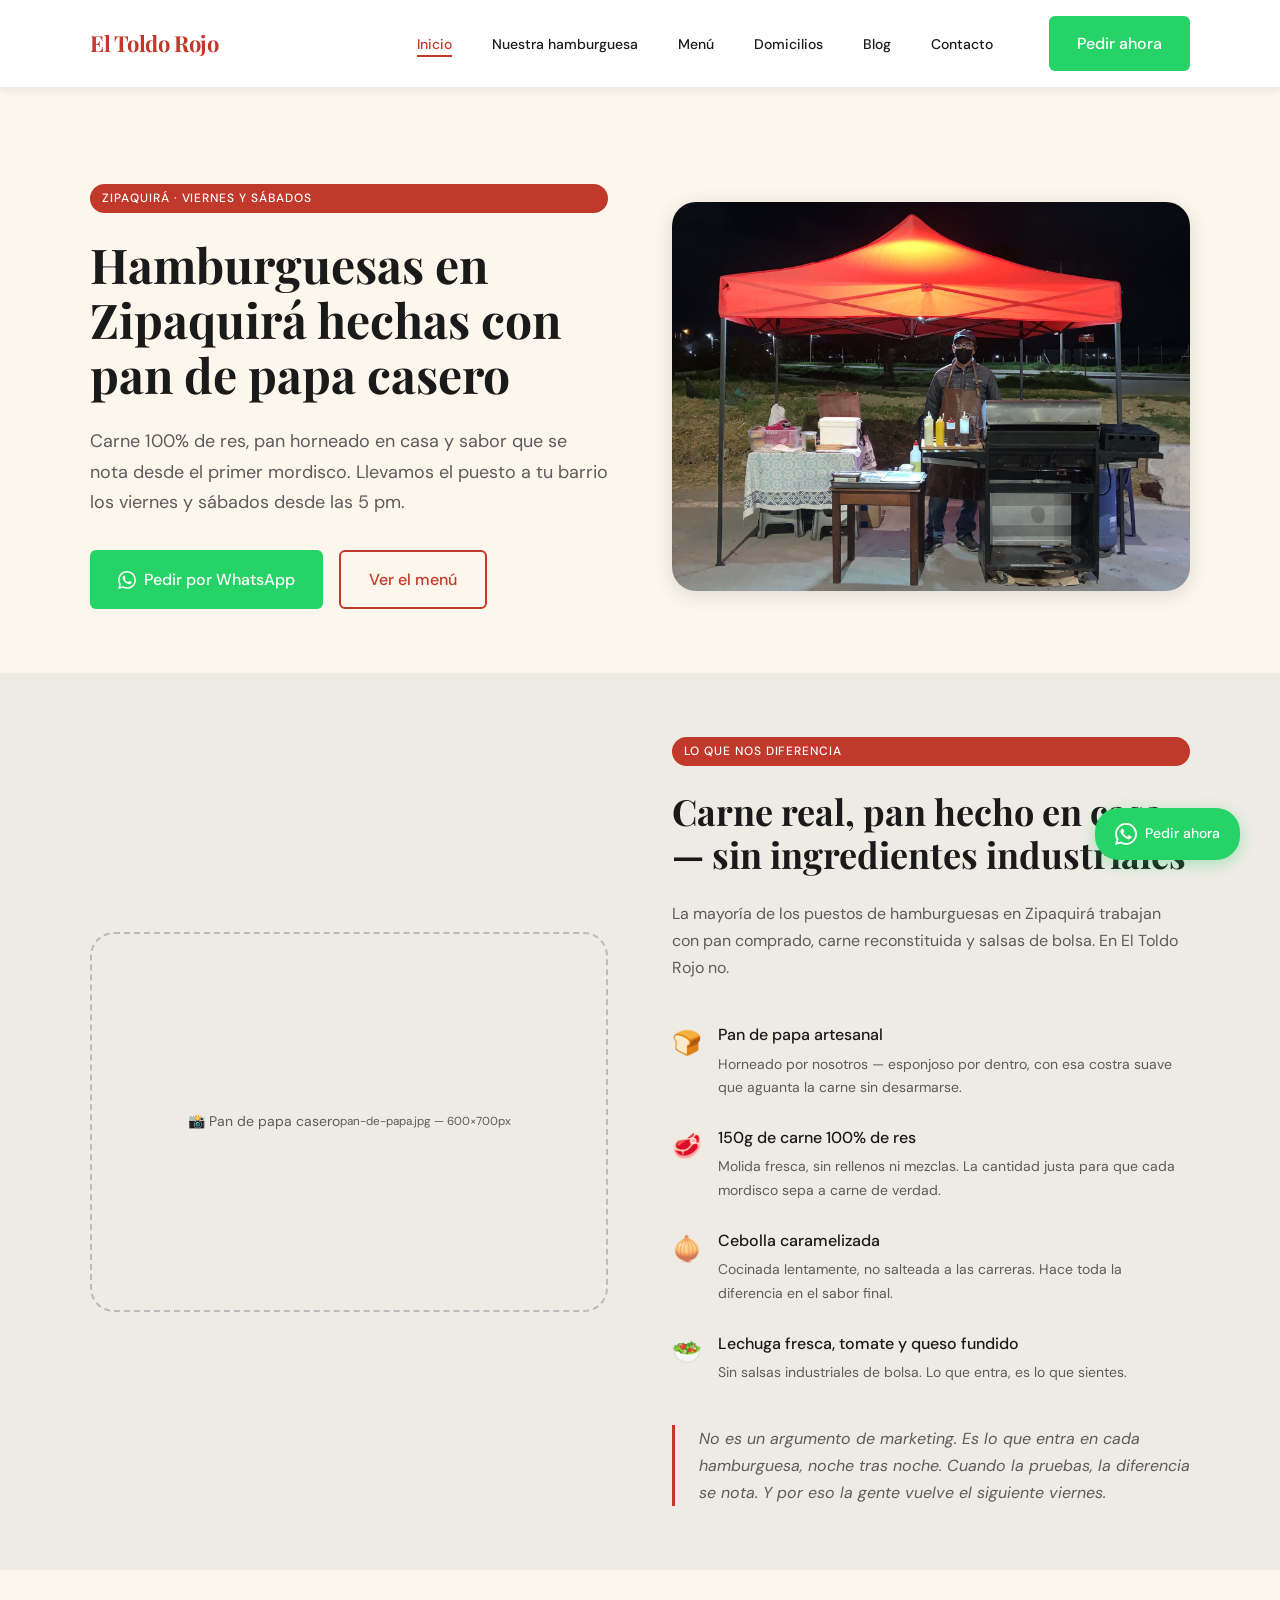
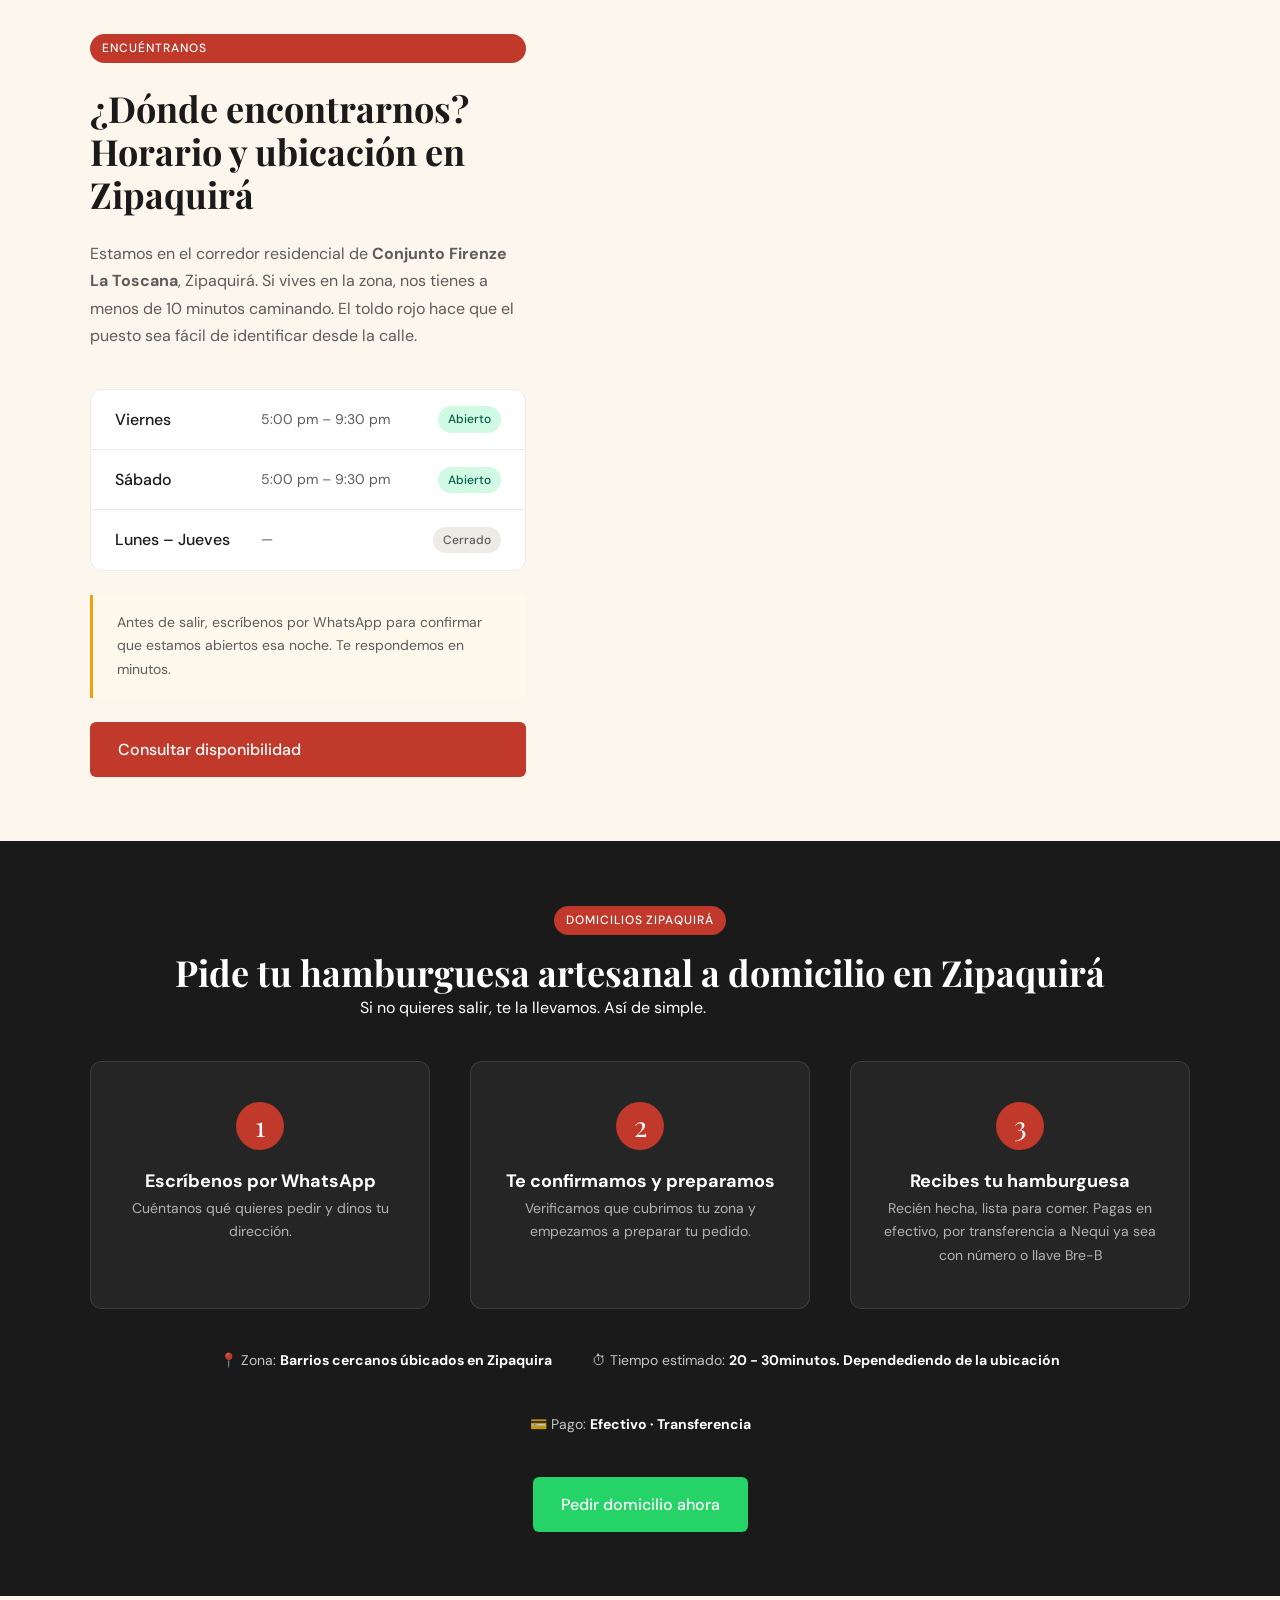
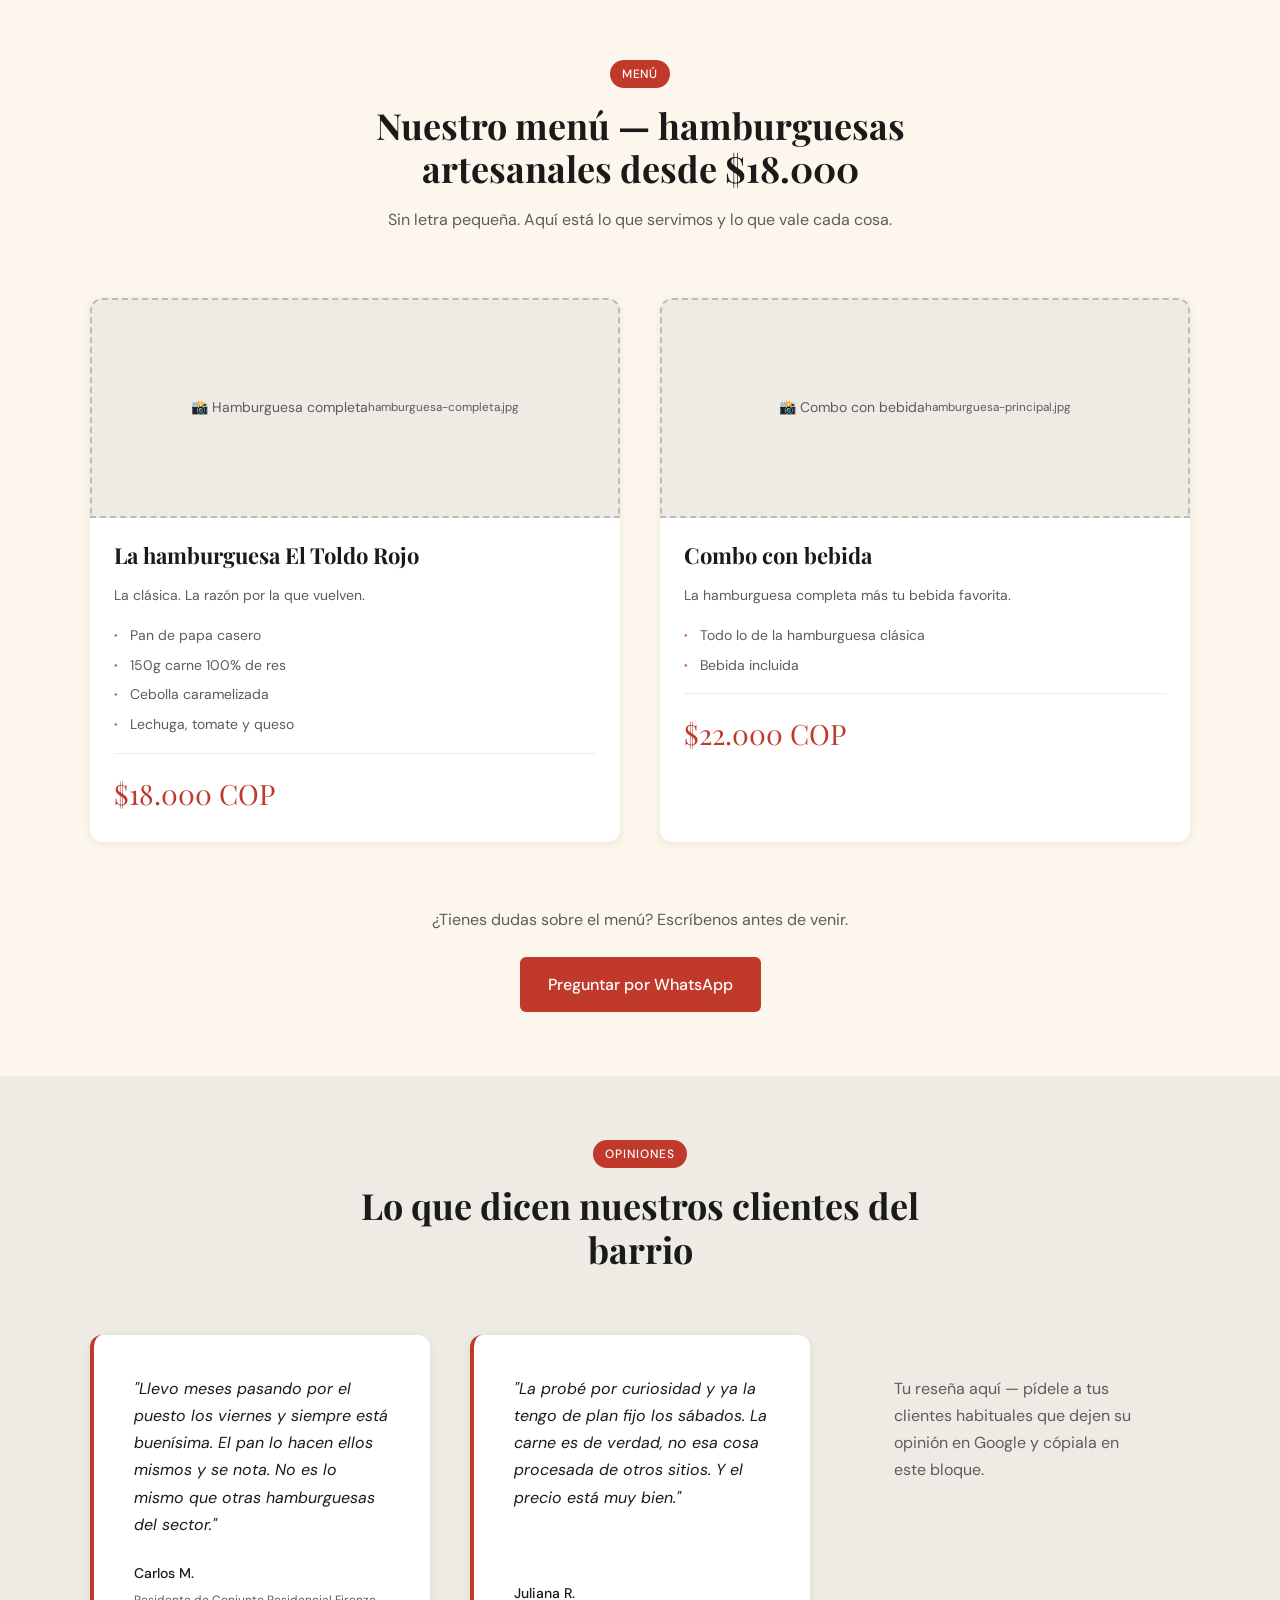
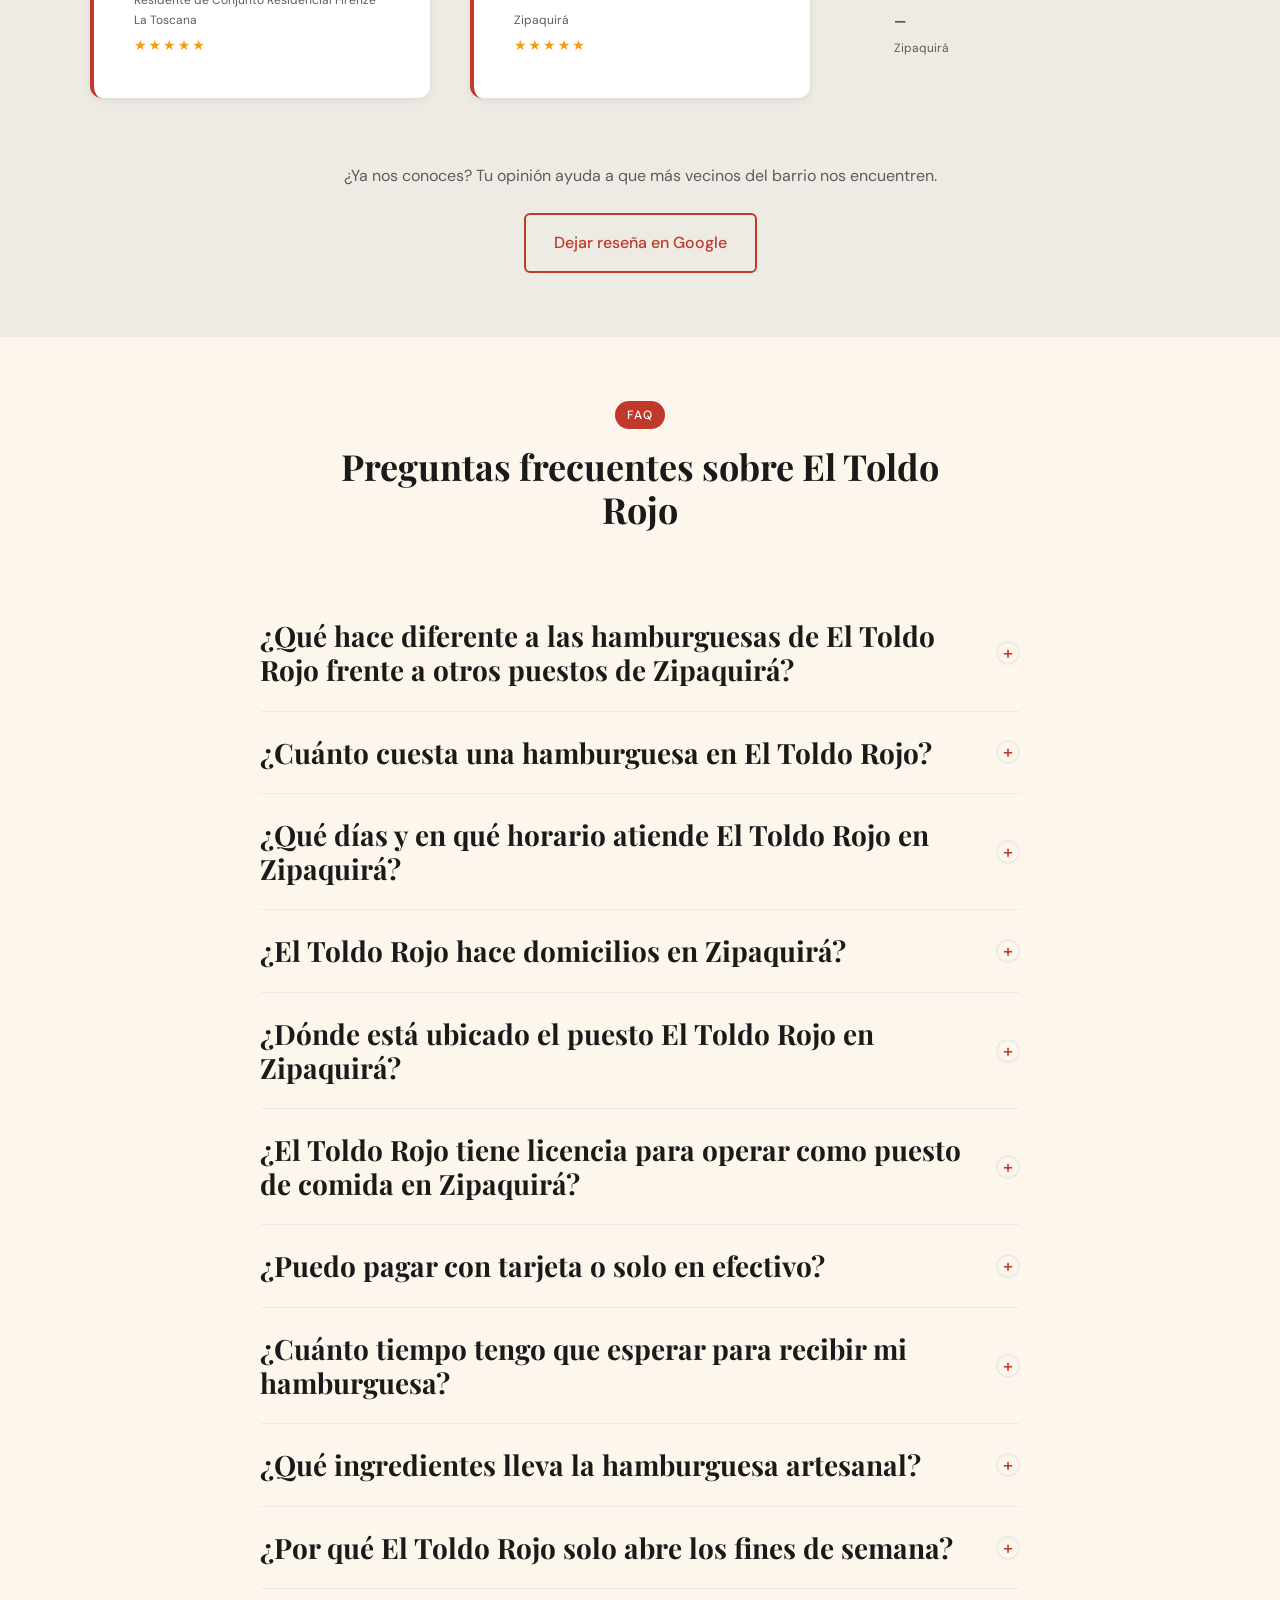
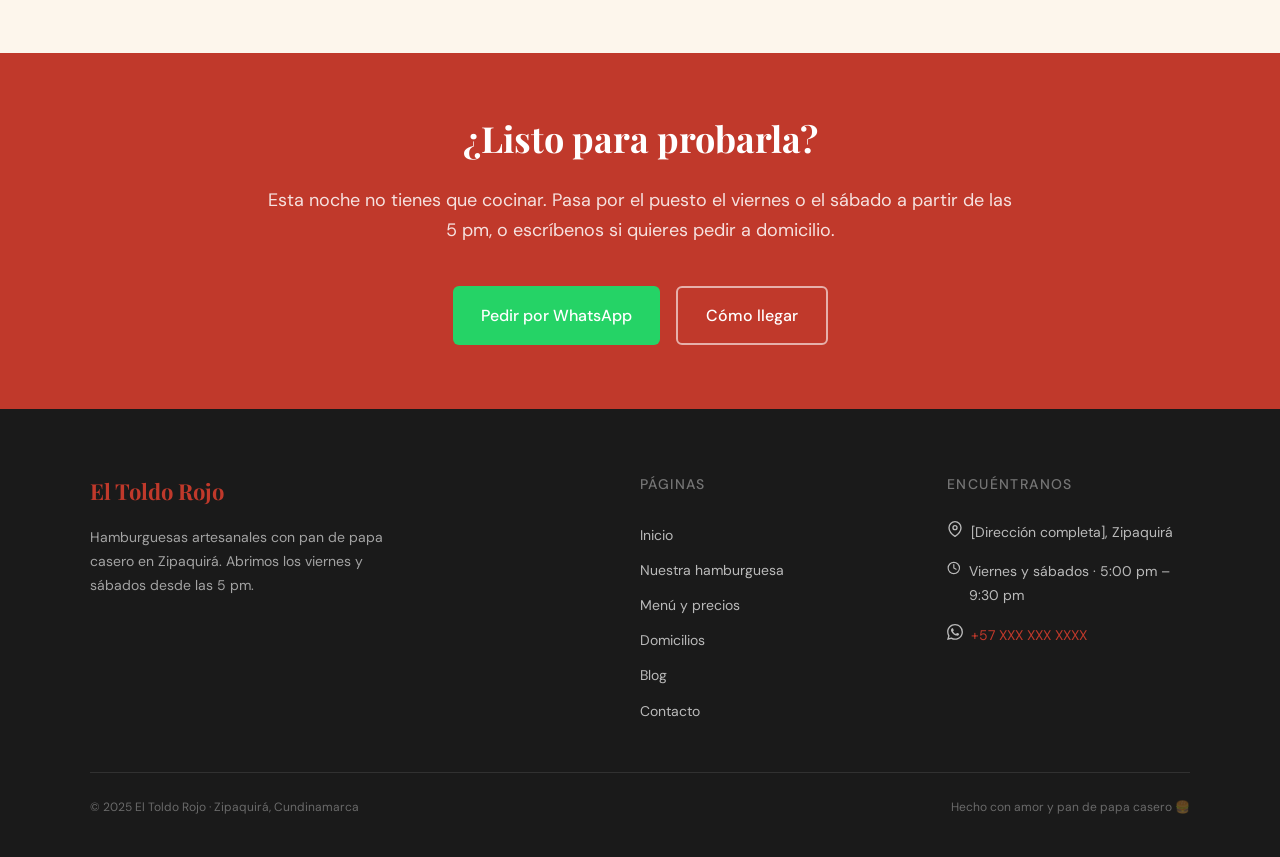
==== commit 6ab002b2: "Actualizacion de imagen" ====
--- a/index.html
+++ b/index.html
@@ -188,18 +188,9 @@
 
         <!-- Imagen hero -->
         <div class="hero__imagen">
-          <!-- [PLACEHOLDER hero-home.jpg]
-               Foto ideal: hamburguesa completa con buena iluminación cálida,
-               o el puesto de noche con el toldo iluminado.
-               Tamaño recomendado: 800x600px, formato WebP.
-               Reemplaza el div por:
                <img src="/assets/images/hero/hero-home.jpg"
                     alt="Hamburguesa artesanal de El Toldo Rojo en Zipaquirá"
-                    width="800" height="600" loading="eager"> -->
-          <div class="placeholder-imagen" style="height: 420px;">
-            📸 Foto principal<br>
-            <small>hero-home.jpg — 800×600px</small>
-          </div>
+                    width="800" height="600" loading="eager"> 
         </div>
 
       </div>
@@ -291,7 +282,7 @@
           <h2>¿Dónde encontrarnos? Horario y ubicación en Zipaquirá</h2>
 
           <p>
-            Estamos en el corredor residencial de <strong>[nombre del barrio / referencia de las torres]</strong>,
+            Estamos en el corredor residencial de <strong>Conjunto Firenze La Toscana</strong>,
             Zipaquirá. Si vives en la zona, nos tienes a menos de 10 minutos caminando.
             El toldo rojo hace que el puesto sea fácil de identificar desde la calle.
           </p>
@@ -320,7 +311,7 @@
             Te respondemos en minutos.
           </p>
 
-          <a href="https://wa.me/57XXXXXXXXXX?text=Hola%2C%20%C2%BFestar%C3%A1n%20abiertos%20hoy%3F"
+          <a href="https://wa.me/573017758284?text=Hola%2C%20%C2%BFestar%C3%A1n%20abiertos%20hoy%3F"
              class="btn btn-primario"
              target="_blank"
              rel="noopener noreferrer">
@@ -330,16 +321,7 @@
 
         <!-- Mapa -->
         <div class="ubicacion__mapa">
-          <!-- [PLACEHOLDER mapa Google Maps]
-               Pasos para obtener el embed:
-               1. Abre Google Maps y busca el puesto
-               2. Clic en "Compartir" → "Insertar un mapa"
-               3. Copia el <iframe> y pégalo aquí reemplazando este div
-               El iframe debe tener width="100%" height="400" -->
-          <div class="placeholder-imagen" style="height: 380px; border-radius: 12px;">
-            🗺️ Mapa de Google Maps<br>
-            <small>Insertar iframe embed de Google Maps aquí</small>
-          </div>
+         <iframe src="https://www.google.com/maps/embed?pb=!1m18!1m12!1m3!1d1987.2785980349165!2d-73.99113491655!3d5.012944123070641!2m3!1f0!2f0!3f0!3m2!1i1024!2i768!4f13.1!3m3!1m2!1s0x8e407100246a59a3%3A0xf64cf59ac1ba0bac!2sCampo%20deportivo%20Frasica%20FC!5e0!3m2!1ses-419!2sco!4v1779239547379!5m2!1ses-419!2sco" width="600" height="450" style="border:0;" allowfullscreen="" loading="lazy" referrerpolicy="no-referrer-when-downgrade"></iframe>
         </div>
 
       </div>
@@ -379,18 +361,18 @@
             <span class="domicilios__numero" aria-hidden="true">3</span>
             <div>
               <strong>Recibes tu hamburguesa</strong>
-              <p>Recién hecha, lista para comer. Pagas en efectivo o por Nequi.</p>
+              <p>Recién hecha, lista para comer. Pagas en efectivo, por transferencia a Nequi ya sea con número o llave Bre-B</p>
             </div>
           </li>
         </ol>
 
         <div class="domicilios__meta">
-          <span>📍 Zona: <strong>[indicar barrios cubiertos]</strong></span>
-          <span>⏱ Tiempo estimado: <strong>[X–X minutos]</strong></span>
-          <span>💳 Pago: <strong>Efectivo · Nequi</strong></span>
-        </div>
-
-        <a href="https://wa.me/57XXXXXXXXXX?text=Hola%2C%20quiero%20pedir%20un%20domicilio"
+          <span>📍 Zona: <strong>Barrios cercanos úbicados en Zipaquira</strong></span>
+          <span>⏱ Tiempo estimado: <strong>20 - 30minutos. Dependediendo de la ubicación</strong></span>
+          <span>💳 Pago: <strong>Efectivo · Transferencia</strong></span>
+        </div>
+
+        <a href="https://wa.me/573017758284?text=Hola%2C%20quiero%20pedir%20un%20domicilio"
            class="btn btn-whatsapp"
            target="_blank"
            rel="noopener noreferrer">
@@ -476,7 +458,7 @@
 
         <div class="menu__cta">
           <p>¿Tienes dudas sobre el menú? Escríbenos antes de venir.</p>
-          <a href="https://wa.me/57XXXXXXXXXX?text=Hola%2C%20quiero%20saber%20qu%C3%A9%20tienen%20disponible"
+          <a href="https://wa.me/573017758284?text=Hola%2C%20quiero%20saber%20qu%C3%A9%20tienen%20disponible"
              class="btn btn-primario"
              target="_blank"
              rel="noopener noreferrer">
@@ -510,7 +492,7 @@
             <p>"Llevo meses pasando por el puesto los viernes y siempre está buenísima. El pan lo hacen ellos mismos y se nota. No es lo mismo que otras hamburguesas del sector."</p>
             <footer>
               <span class="resena__nombre">Carlos M.</span>
-              <span class="resena__lugar">Residente de [nombre del barrio]</span>
+              <span class="resena__lugar">Residente de Conjunto Residencial Firenze La Toscana</span>
               <div class="resena__estrellas" aria-label="5 de 5 estrellas">★★★★★</div>
             </footer>
           </blockquote>
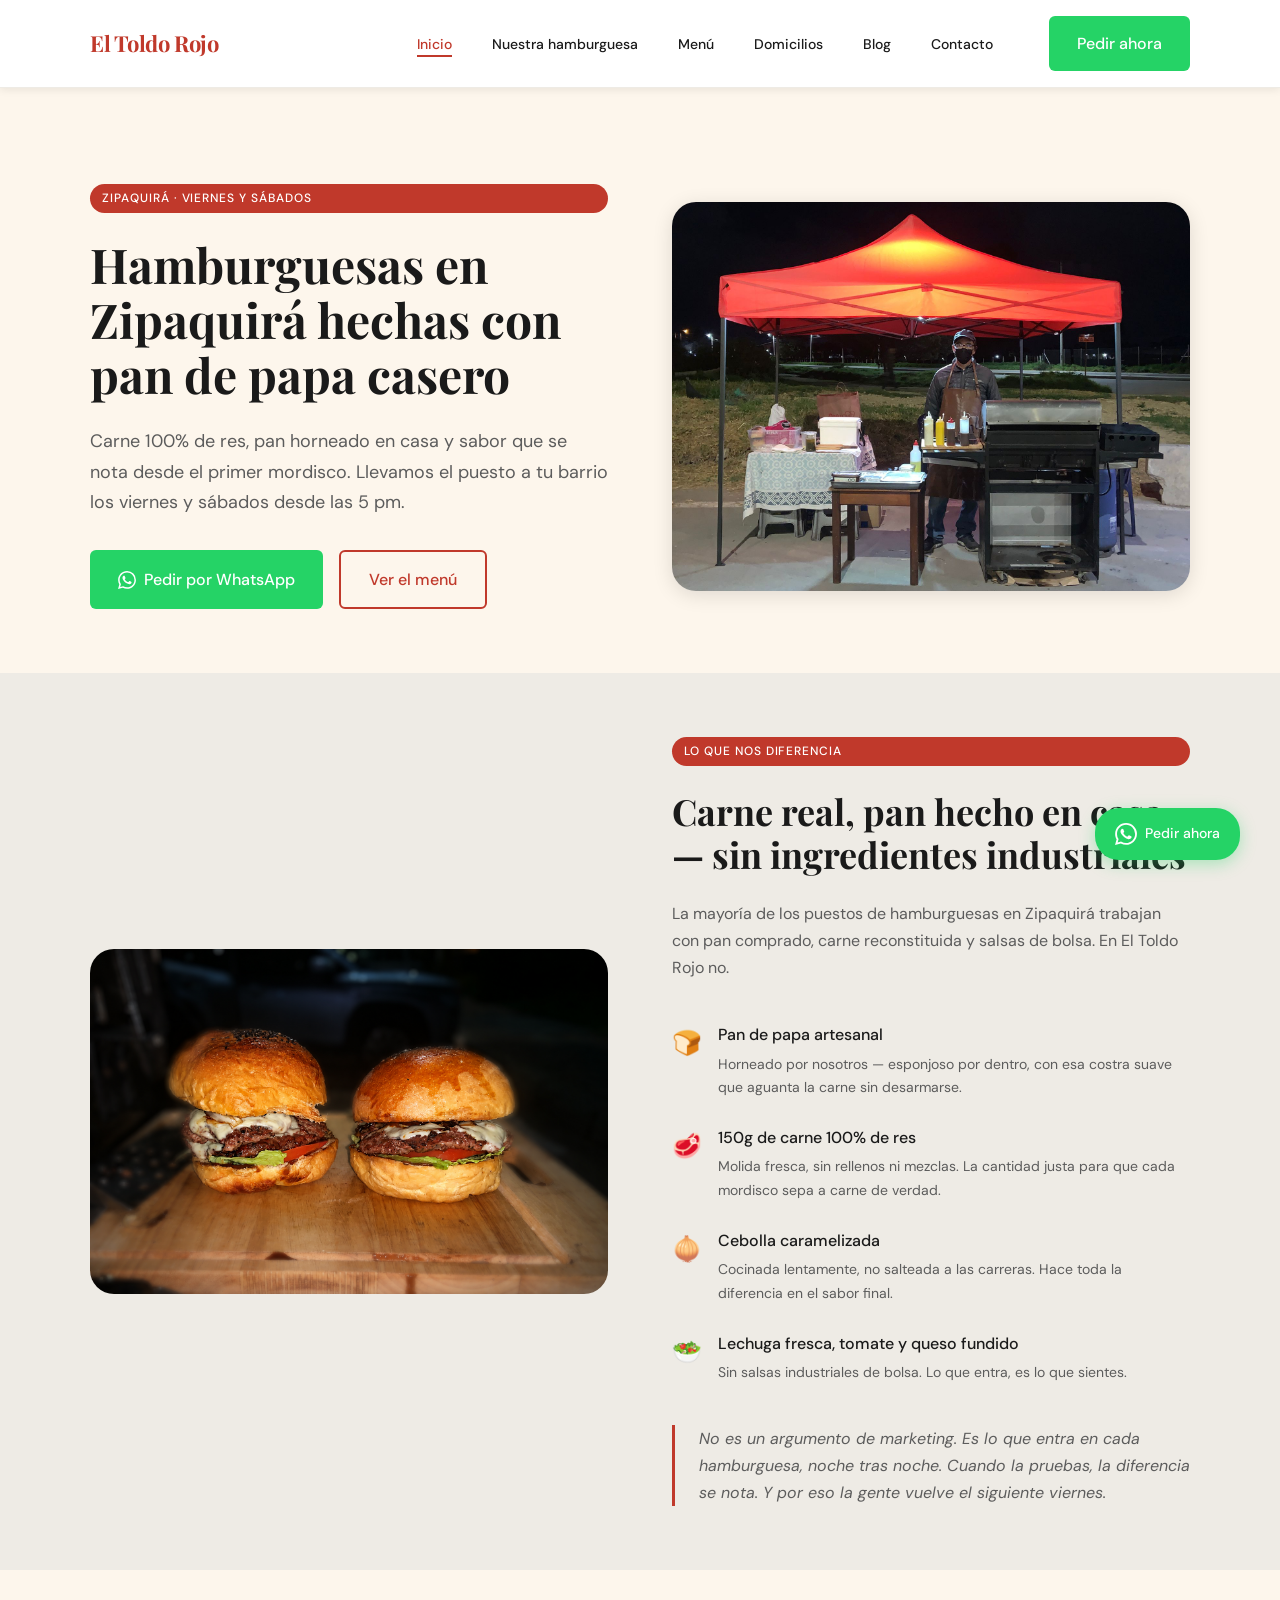
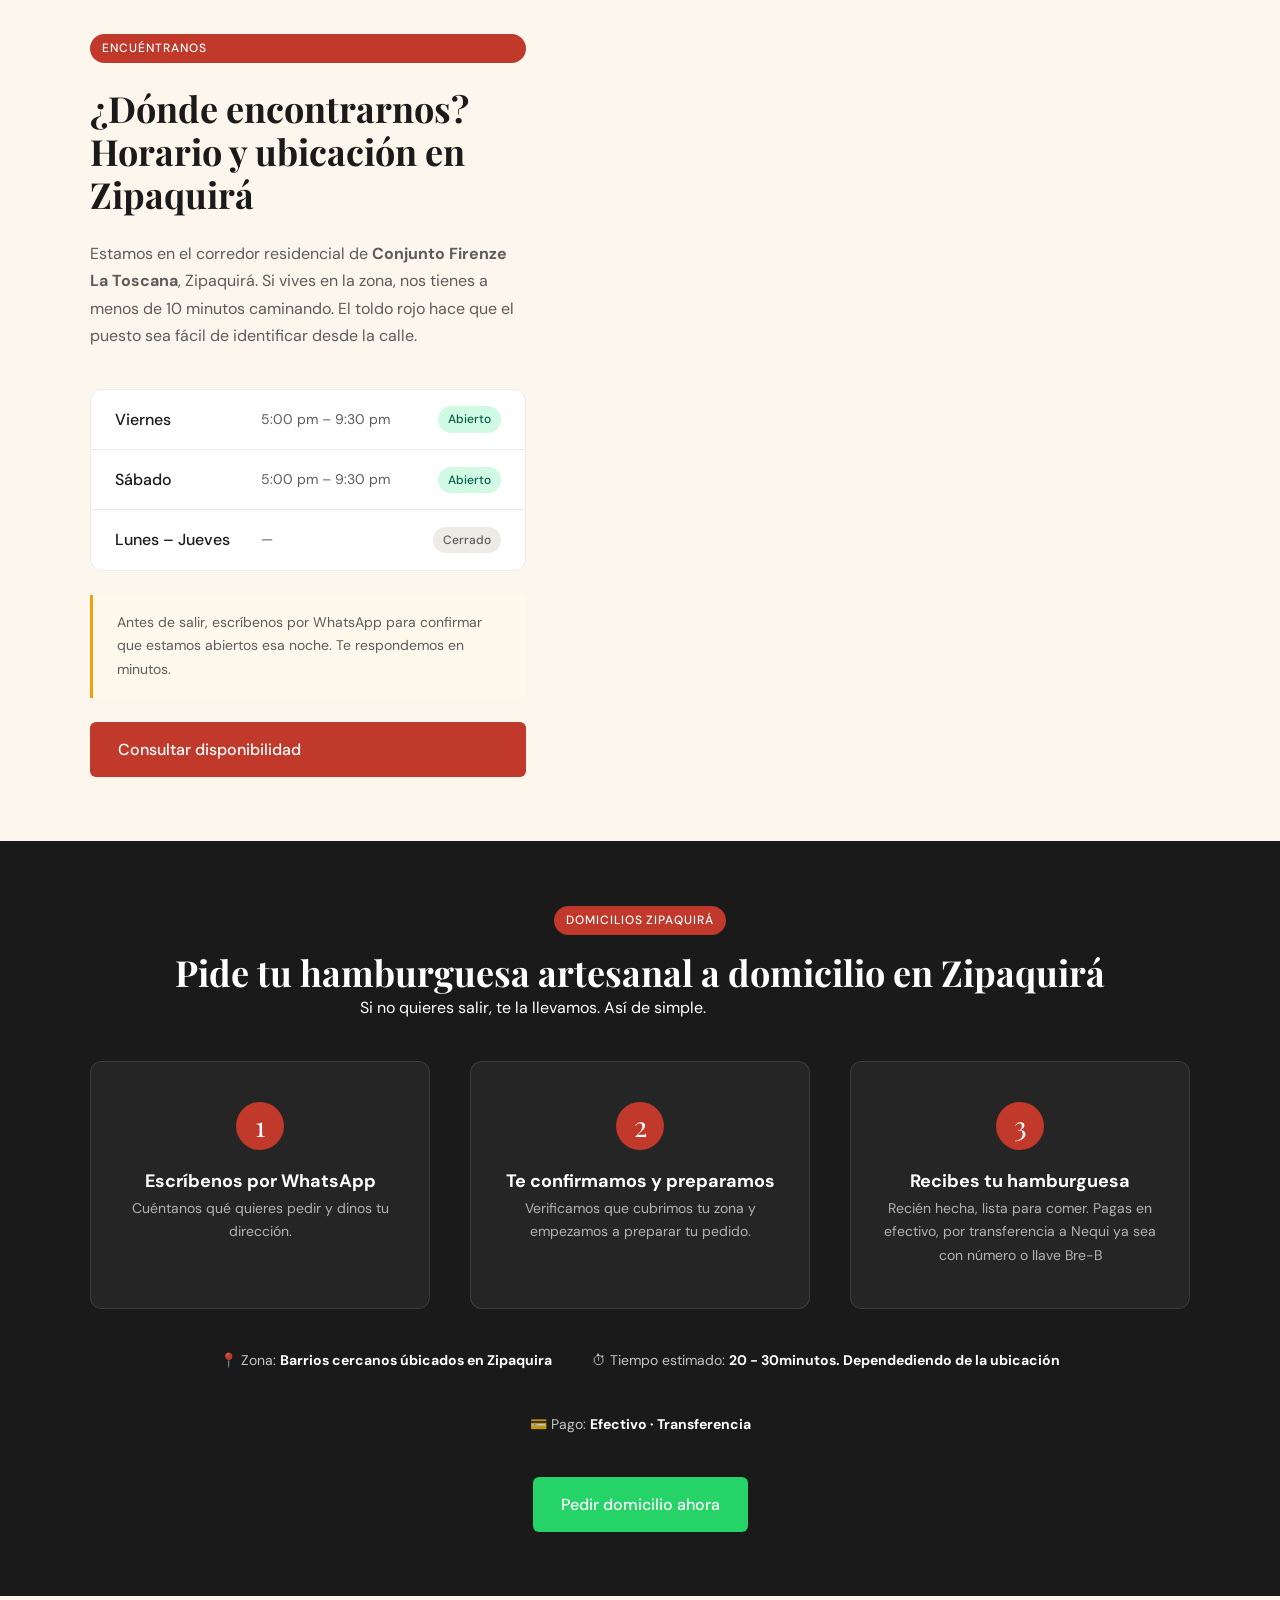
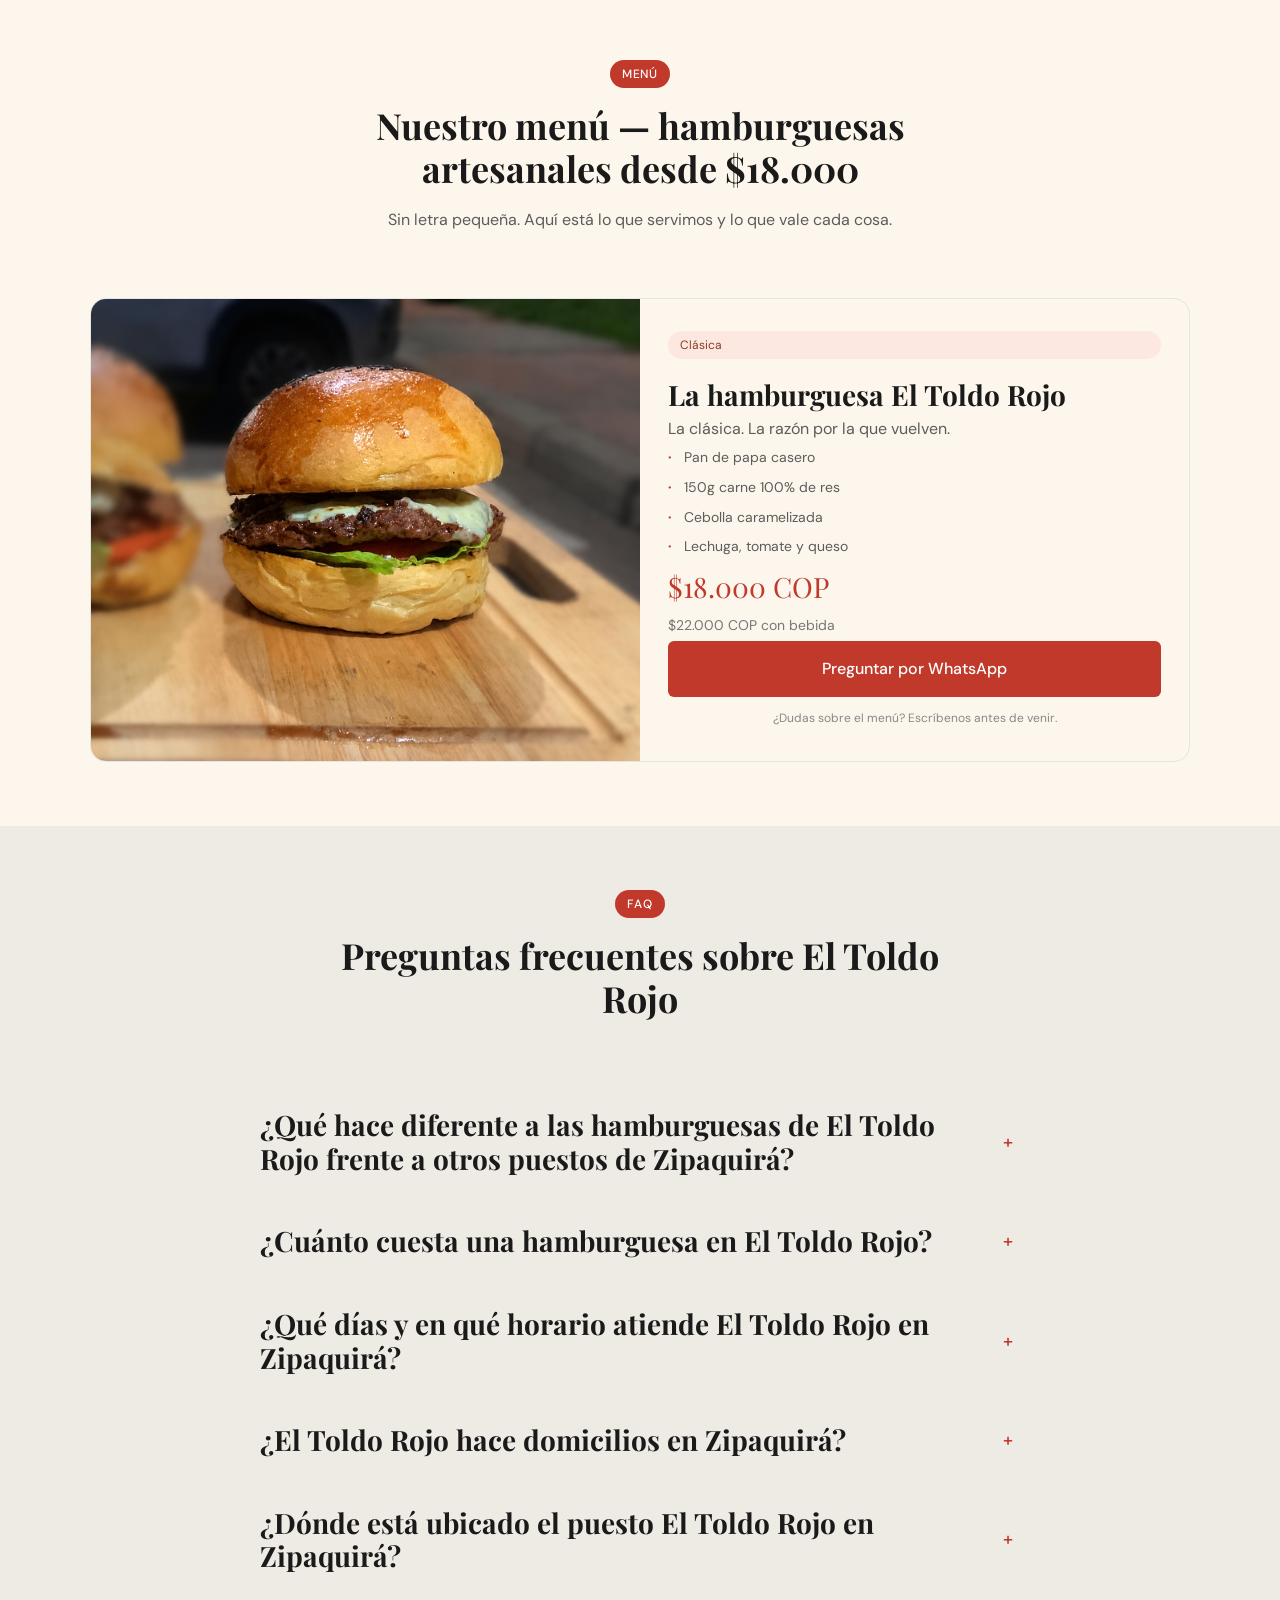
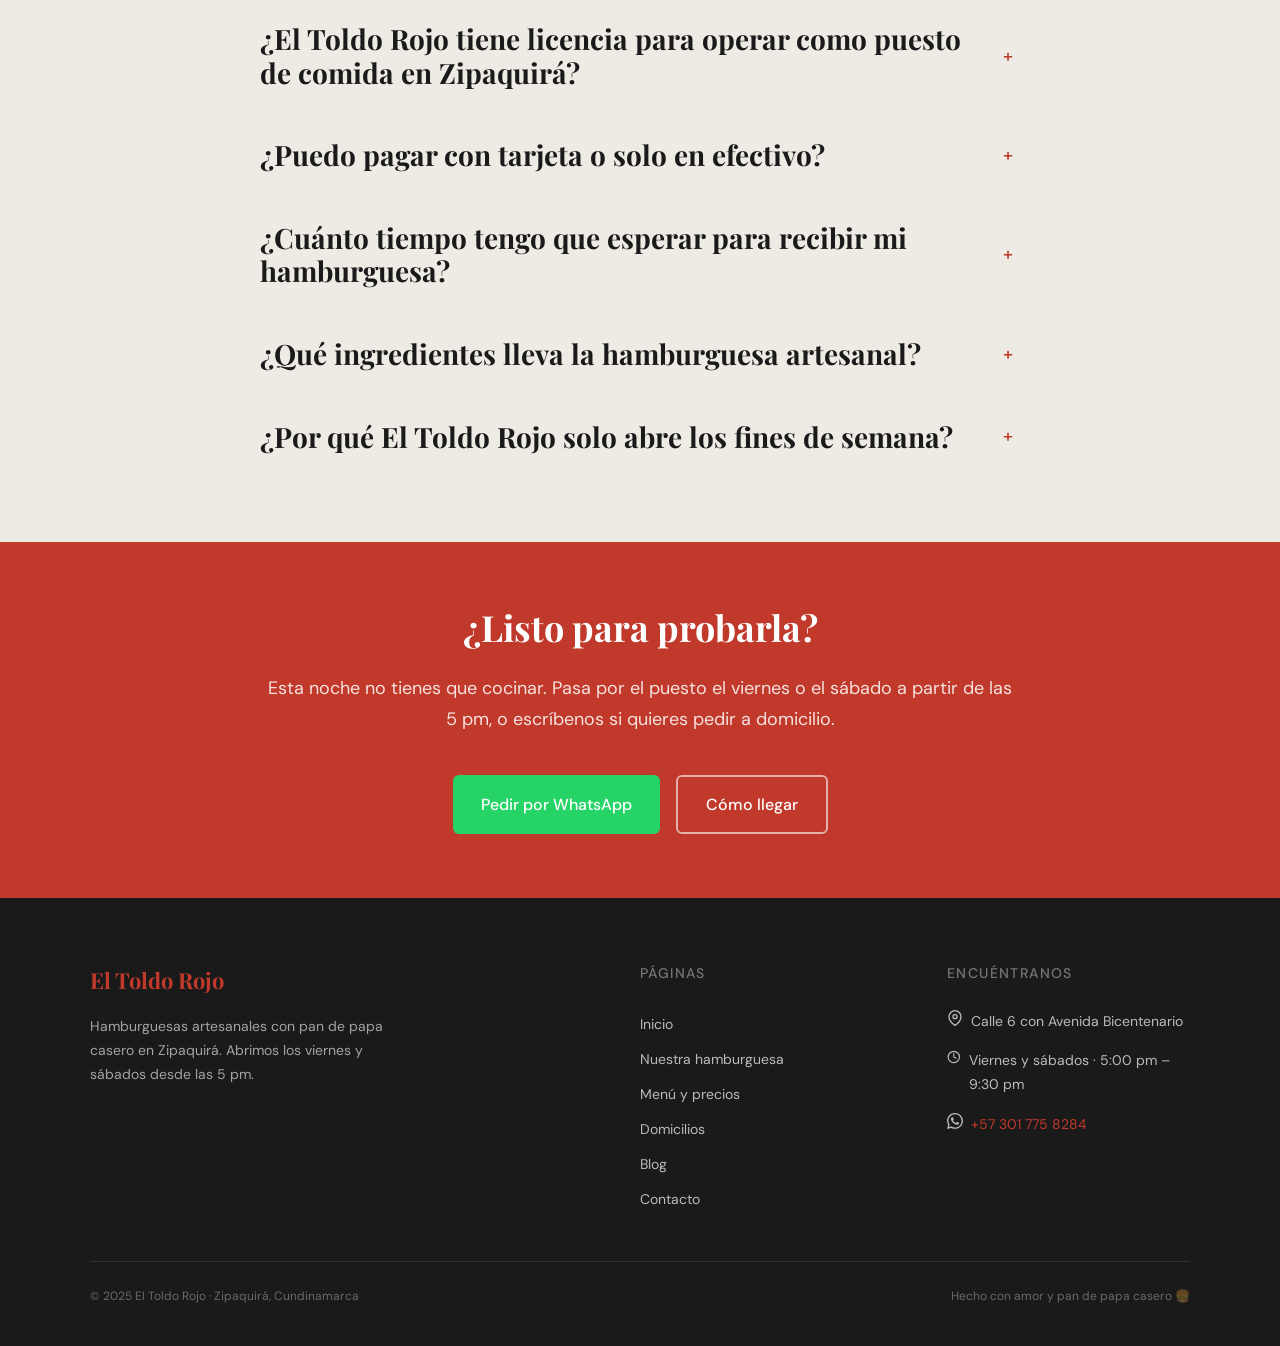
==== commit bb4ef898: "Puliendo detalles de imagenes y horarios" ====
--- a/index.html
+++ b/index.html
@@ -40,10 +40,10 @@
     "name": "El Toldo Rojo",
     "description": "Puesto de hamburguesas artesanales con pan de papa casero y carne 100% de res en Zipaquirá, Cundinamarca.",
     "url": "https://eltoldorojo.com",
-    "telephone": "+57XXXXXXXXXX",
+    "telephone": "+573017758284",
     "address": {
       "@type": "PostalAddress",
-      "streetAddress": "[Dirección completa]",
+      "streetAddress": "Calle 6 con Avenida Bicentenario, Conjunto Residencial Firenze La Toscana",
       "addressLocality": "Zipaquirá",
       "addressRegion": "Cundinamarca",
       "addressCountry": "CO"
@@ -137,7 +137,7 @@
             <li><a href="/pages/blog/index.html"            class="nav__enlace">Blog</a></li>
             <li><a href="/pages/contacto.html"              class="nav__enlace">Contacto</a></li>
             <li class="nav__cta">
-              <a href="https://wa.me/57XXXXXXXXXX?text=Hola%2C%20quiero%20hacer%20un%20pedido"
+              <a href="https://wa.me/573017758284?text=Hola%2C%20quiero%20hacer%20un%20pedido"
                  class="btn btn-whatsapp"
                  target="_blank"
                  rel="noopener noreferrer">
@@ -172,7 +172,7 @@
           </p>
 
           <div class="hero__ctas">
-            <a href="https://wa.me/57XXXXXXXXXX?text=Hola%2C%20quiero%20hacer%20un%20pedido"
+            <a href="https://wa.me/573017758284?text=Hola%2C%20quiero%20hacer%20un%20pedido"
                class="btn btn-whatsapp"
                target="_blank"
                rel="noopener noreferrer">
@@ -206,17 +206,9 @@
 
         <!-- Imagen del pan / proceso -->
         <div class="diferenciador__imagen">
-          <!-- [PLACEHOLDER pan-de-papa.jpg]
-               Foto del pan recién horneado o del proceso de preparación.
-               Tamaño recomendado: 600x700px, formato WebP.
-               Reemplaza el div por:
                <img src="/assets/images/producto/pan-de-papa.jpg"
                     alt="Pan de papa artesanal horneado en El Toldo Rojo"
-                    width="600" height="700" loading="lazy"> -->
-          <div class="placeholder-imagen" style="height: 380px;">
-            📸 Pan de papa casero<br>
-            <small>pan-de-papa.jpg — 600×700px</small>
-          </div>
+                    width="600" height="700" loading="lazy"> 
         </div>
 
         <!-- Texto -->
@@ -382,99 +374,62 @@
       </div>
     </section>
 
-
-    <!-- ============================================================
-         SECCIÓN 5 — MENÚ Y PRECIOS
-         Precios visibles desde el primer scroll. Sin sorpresas.
-         ============================================================ -->
-    <section class="seccion seccion-clara" id="menu" aria-label="Menú y precios">
-      <div class="contenedor">
-
-        <div class="seccion__cabecera">
-          <span class="badge">Menú</span>
-          <h2>Nuestro menú — hamburguesas artesanales desde $18.000</h2>
-          <p>Sin letra pequeña. Aquí está lo que servimos y lo que vale cada cosa.</p>
-        </div>
-
-        <div class="menu__grid">
-
-          <!-- Tarjeta producto 1 -->
-          <article class="menu__tarjeta" aria-label="La hamburguesa El Toldo Rojo">
-            <!-- [PLACEHOLDER hamburguesa-completa.jpg]
-                 Foto de la hamburguesa armada, desde arriba o de perfil.
-                 Tamaño recomendado: 600x400px, formato WebP.
-                 Reemplaza el div por:
-                 <img src="/assets/images/producto/hamburguesa-completa.jpg"
-                      alt="Hamburguesa artesanal El Toldo Rojo" width="600" height="400" loading="lazy"> -->
-            <div class="placeholder-imagen" style="height: 220px; border-radius: 12px 12px 0 0;">
-              📸 Hamburguesa completa<br>
-              <small>hamburguesa-completa.jpg</small>
-            </div>
-            <div class="menu__tarjeta-cuerpo">
-              <h3>La hamburguesa El Toldo Rojo</h3>
-              <p>La clásica. La razón por la que vuelven.</p>
-              <ul class="menu__ingredientes" aria-label="Ingredientes">
-                <li>Pan de papa casero</li>
-                <li>150g carne 100% de res</li>
-                <li>Cebolla caramelizada</li>
-                <li>Lechuga, tomate y queso</li>
-              </ul>
-              <div class="menu__precio">
-                <span class="menu__valor">$18.000 COP</span>
-              </div>
-            </div>
-          </article>
-
-          <!-- Tarjeta producto 2 -->
-          <article class="menu__tarjeta" aria-label="Combo con bebida">
-            <!-- [PLACEHOLDER hamburguesa-combo.jpg]
-                 Foto del combo: hamburguesa + bebida.
-                 Tamaño recomendado: 600x400px, formato WebP.
-                 Reemplaza el div por:
-                 <img src="/assets/images/producto/hamburguesa-principal.jpg"
-                      alt="Combo hamburguesa con bebida El Toldo Rojo" width="600" height="400" loading="lazy"> -->
-            <div class="placeholder-imagen" style="height: 220px; border-radius: 12px 12px 0 0;">
-              📸 Combo con bebida<br>
-              <small>hamburguesa-principal.jpg</small>
-            </div>
-            <div class="menu__tarjeta-cuerpo">
-              <h3>Combo con bebida</h3>
-              <p>La hamburguesa completa más tu bebida favorita.</p>
-              <ul class="menu__ingredientes" aria-label="Ingredientes">
-                <li>Todo lo de la hamburguesa clásica</li>
-                <li>Bebida incluida</li>
-              </ul>
-              <div class="menu__precio">
-                <span class="menu__valor">$22.000 COP</span>
-              </div>
-            </div>
-          </article>
-
-          <!-- [PLACEHOLDER tarjeta adicional]
-               Si tienes más ítems en el menú, duplica el bloque <article class="menu__tarjeta">
-               de arriba y ajusta el contenido. Máximo 4 tarjetas para no saturar la sección. -->
-
-        </div>
-
-        <div class="menu__cta">
-          <p>¿Tienes dudas sobre el menú? Escríbenos antes de venir.</p>
-          <a href="https://wa.me/573017758284?text=Hola%2C%20quiero%20saber%20qu%C3%A9%20tienen%20disponible"
-             class="btn btn-primario"
-             target="_blank"
-             rel="noopener noreferrer">
-            Preguntar por WhatsApp
-          </a>
-        </div>
-
-      </div>
-    </section>
-
+<!-- ============================================================
+     SECCIÓN 5 — MENÚ Y PRECIOS
+     ============================================================ -->
+<section class="seccion seccion-clara" id="menu" aria-label="Menú y precios">
+  <div class="contenedor">
+
+    <div class="seccion__cabecera">
+      <span class="badge">Menú</span>
+      <h2>Nuestro menú — hamburguesas artesanales desde $18.000</h2>
+      <p>Sin letra pequeña. Aquí está lo que servimos y lo que vale cada cosa.</p>
+    </div>
+
+    <div class="menu__hero">
+
+
+      <img src="/assets/images/producto/hamburguesa-completa.jpg"
+       alt="Hamburguesa artesanal El Toldo Rojo" width="800" height="600" loading="lazy">
+
+      <div class="menu__hero-cuerpo">
+        <span class="menu__tag">Clásica</span>
+        <h3>La hamburguesa El Toldo Rojo</h3>
+        <p>La clásica. La razón por la que vuelven.</p>
+
+        <ul class="menu__ingredientes" aria-label="Ingredientes">
+          <li>Pan de papa casero</li>
+          <li>150g carne 100% de res</li>
+          <li>Cebolla caramelizada</li>
+          <li>Lechuga, tomate y queso</li>
+        </ul>
+
+        <div class="menu__precios">
+          <div class="menu__precio-principal">
+            <span class="menu__valor">$18.000 COP</span>
+            <span class="menu__valor-combo">$22.000 COP con bebida</span>
+          </div>
+        </div>
+
+        <a href="https://wa.me/573017758284?text=Hola%2C%20quiero%20saber%20qu%C3%A9%20tienen%20disponible"
+           class="btn btn-primario btn--bloque"
+           target="_blank"
+           rel="noopener noreferrer">
+          Preguntar por WhatsApp
+        </a>
+        <p class="menu__cta-nota">¿Dudas sobre el menú? Escríbenos antes de venir.</p>
+      </div>
+
+    </div>
+
+  </div>
+</section>
 
     <!-- ============================================================
          SECCIÓN 6 — RESEÑAS / PRUEBA SOCIAL
          La voz de los clientes convence más que la tuya.
          ============================================================ -->
-    <section class="seccion seccion-gris" id="resenas" aria-label="Opiniones de clientes">
+    <!-- <section class="seccion seccion-gris" id="resenas" aria-label="Opiniones de clientes">
       <div class="contenedor">
 
         <div class="seccion__cabecera">
@@ -484,10 +439,6 @@
 
         <div class="resenas__grid">
 
-          <!-- [PLACEHOLDER reseña 1]
-               Reemplaza el texto por una reseña real.
-               Prioriza reseñas que mencionen: pan casero, carne de verdad,
-               "vivo cerca", "vuelvo todos los viernes". -->
           <blockquote class="resena__tarjeta">
             <p>"Llevo meses pasando por el puesto los viernes y siempre está buenísima. El pan lo hacen ellos mismos y se nota. No es lo mismo que otras hamburguesas del sector."</p>
             <footer>
@@ -497,7 +448,6 @@
             </footer>
           </blockquote>
 
-          <!-- [PLACEHOLDER reseña 2] -->
           <blockquote class="resena__tarjeta">
             <p>"La probé por curiosidad y ya la tengo de plan fijo los sábados. La carne es de verdad, no esa cosa procesada de otros sitios. Y el precio está muy bien."</p>
             <footer>
@@ -507,8 +457,7 @@
             </footer>
           </blockquote>
 
-          <!-- [PLACEHOLDER reseña 3]
-               Añade una tercera reseña cuando la tengas. -->
+
           <blockquote class="resena__tarjeta resena__tarjeta--placeholder">
             <p class="resena__placeholder-texto">Tu reseña aquí — pídele a tus clientes habituales que dejen su opinión en Google y cópiala en este bloque.</p>
             <footer>
@@ -530,14 +479,14 @@
         </div>
 
       </div>
-    </section>
+    </section> -->
 
 
     <!-- ============================================================
          SECCIÓN 7 — FAQ
          SEO + GEO (citabilidad en LLMs) + respuesta a objeciones.
          ============================================================ -->
-    <section class="seccion seccion-clara" id="faq" aria-label="Preguntas frecuentes">
+    <section class="seccion seccion-gris" id="faq" aria-label="Preguntas frecuentes">
       <div class="contenedor">
 
         <div class="seccion__cabecera">
@@ -661,7 +610,7 @@
         <h2>¿Listo para probarla?</h2>
         <p>Esta noche no tienes que cocinar. Pasa por el puesto el viernes o el sábado a partir de las 5&nbsp;pm, o escríbenos si quieres pedir a domicilio.</p>
         <div class="cta-final__botones">
-          <a href="https://wa.me/57XXXXXXXXXX?text=Hola%2C%20quiero%20hacer%20un%20pedido"
+          <a href="https://wa.me/573017758284?text=Hola%2C%20quiero%20hacer%20un%20pedido"
              class="btn btn-whatsapp"
              target="_blank"
              rel="noopener noreferrer">
@@ -705,7 +654,7 @@
           <p class="footer__titulo">Encuéntranos</p>
           <div class="footer__dato">
             <svg xmlns="http://www.w3.org/2000/svg" width="16" height="16" viewBox="0 0 24 24" fill="none" stroke="currentColor" stroke-width="2" stroke-linecap="round" stroke-linejoin="round" aria-hidden="true"><path d="M21 10c0 7-9 13-9 13s-9-6-9-13a9 9 0 0 1 18 0z"/><circle cx="12" cy="10" r="3"/></svg>
-            <span>[Dirección completa], Zipaquirá</span>
+            <span>Calle 6 con Avenida Bicentenario</span>
           </div>
           <div class="footer__dato">
             <svg xmlns="http://www.w3.org/2000/svg" width="16" height="16" viewBox="0 0 24 24" fill="none" stroke="currentColor" stroke-width="2" stroke-linecap="round" stroke-linejoin="round" aria-hidden="true"><circle cx="12" cy="12" r="10"/><polyline points="12 6 12 12 16 14"/></svg>
@@ -713,7 +662,7 @@
           </div>
           <div class="footer__dato">
             <svg xmlns="http://www.w3.org/2000/svg" width="16" height="16" viewBox="0 0 24 24" fill="currentColor" aria-hidden="true"><path d="M17.472 14.382c-.297-.149-1.758-.867-2.03-.967-.273-.099-.471-.148-.67.15-.197.297-.767.966-.94 1.164-.173.199-.347.223-.644.075-.297-.15-1.255-.463-2.39-1.475-.883-.788-1.48-1.761-1.653-2.059-.173-.297-.018-.458.13-.606.134-.133.298-.347.446-.52.149-.174.198-.298.298-.497.099-.198.05-.371-.025-.52-.075-.149-.669-1.612-.916-2.207-.242-.579-.487-.5-.669-.51-.173-.008-.371-.01-.57-.01-.198 0-.52.074-.792.372-.272.297-1.04 1.016-1.04 2.479 0 1.462 1.065 2.875 1.213 3.074.149.198 2.096 3.2 5.077 4.487.709.306 1.262.489 1.694.625.712.227 1.36.195 1.871.118.571-.085 1.758-.719 2.006-1.413.248-.694.248-1.289.173-1.413-.074-.124-.272-.198-.57-.347m-5.421 7.403h-.004a9.87 9.87 0 0 1-5.031-1.378l-.361-.214-3.741.982.998-3.648-.235-.374a9.86 9.86 0 0 1-1.51-5.26c.001-5.45 4.436-9.884 9.888-9.884 2.64 0 5.122 1.03 6.988 2.898a9.825 9.825 0 0 1 2.893 6.994c-.003 5.45-4.437 9.884-9.885 9.884m8.413-18.297A11.815 11.815 0 0 0 12.05 0C5.495 0 .16 5.335.157 11.892c0 2.096.547 4.142 1.588 5.945L.057 24l6.305-1.654a11.882 11.882 0 0 0 5.683 1.448h.005c6.554 0 11.89-5.335 11.893-11.893a11.821 11.821 0 0 0-3.48-8.413z"/></svg>
-            <a href="https://wa.me/57XXXXXXXXXX" target="_blank" rel="noopener noreferrer">+57 XXX XXX XXXX</a>
+            <a href="https://wa.me/573017758284" target="_blank" rel="noopener noreferrer">+57 301 775 8284</a>
           </div>
         </div>
       </div>
@@ -726,7 +675,7 @@
 
 
   <!-- Botón flotante WhatsApp — siempre visible -->
-  <a href="https://wa.me/57XXXXXXXXXX?text=Hola%2C%20quiero%20hacer%20un%20pedido%20a%20El%20Toldo%20Rojo"
+  <a href="https://wa.me/573017758284?text=Hola%2C%20quiero%20hacer%20un%20pedido%20a%20El%20Toldo%20Rojo"
      class="whatsapp-flotante"
      target="_blank"
      rel="noopener noreferrer"
--- a/assets/css/main.css
+++ b/assets/css/main.css
@@ -234,3 +234,63 @@
     padding: var(--espacio-lg) 0;
   }
 }
+
+
+
+/* Nueva seccion 5 del menu */
+
+.menu__hero {
+  display: grid;
+  grid-template-columns: 1fr 1fr;
+  border: 1px solid #e5e5e5;
+  border-radius: 16px;
+  overflow: hidden;
+}
+
+.menu__hero-imagen {
+  min-height: 380px;
+  border-radius: 0; /* el overflow del padre ya redondea */
+}
+
+.menu__hero-cuerpo {
+  padding: 2rem 1.75rem;
+  display: flex;
+  flex-direction: column;
+  justify-content: space-between;
+}
+
+.menu__tag {
+  display: inline-block;
+  background: #fce8e0;
+  color: #8b3a1f;
+  font-size: 12px;
+  padding: 4px 12px;
+  border-radius: 999px;
+  margin-bottom: 1rem;
+}
+
+.menu__valor-combo {
+  display: block;
+  font-size: 14px;
+  color: #777;
+  margin-top: 4px;
+}
+
+.btn--bloque {
+  display: block;
+  width: 100%;
+  text-align: center;
+}
+
+.menu__cta-nota {
+  font-size: 12px;
+  color: #888;
+  text-align: center;
+  margin-top: 8px;
+}
+
+@media (max-width: 600px) {
+  .menu__hero {
+    grid-template-columns: 1fr;
+  }
+}
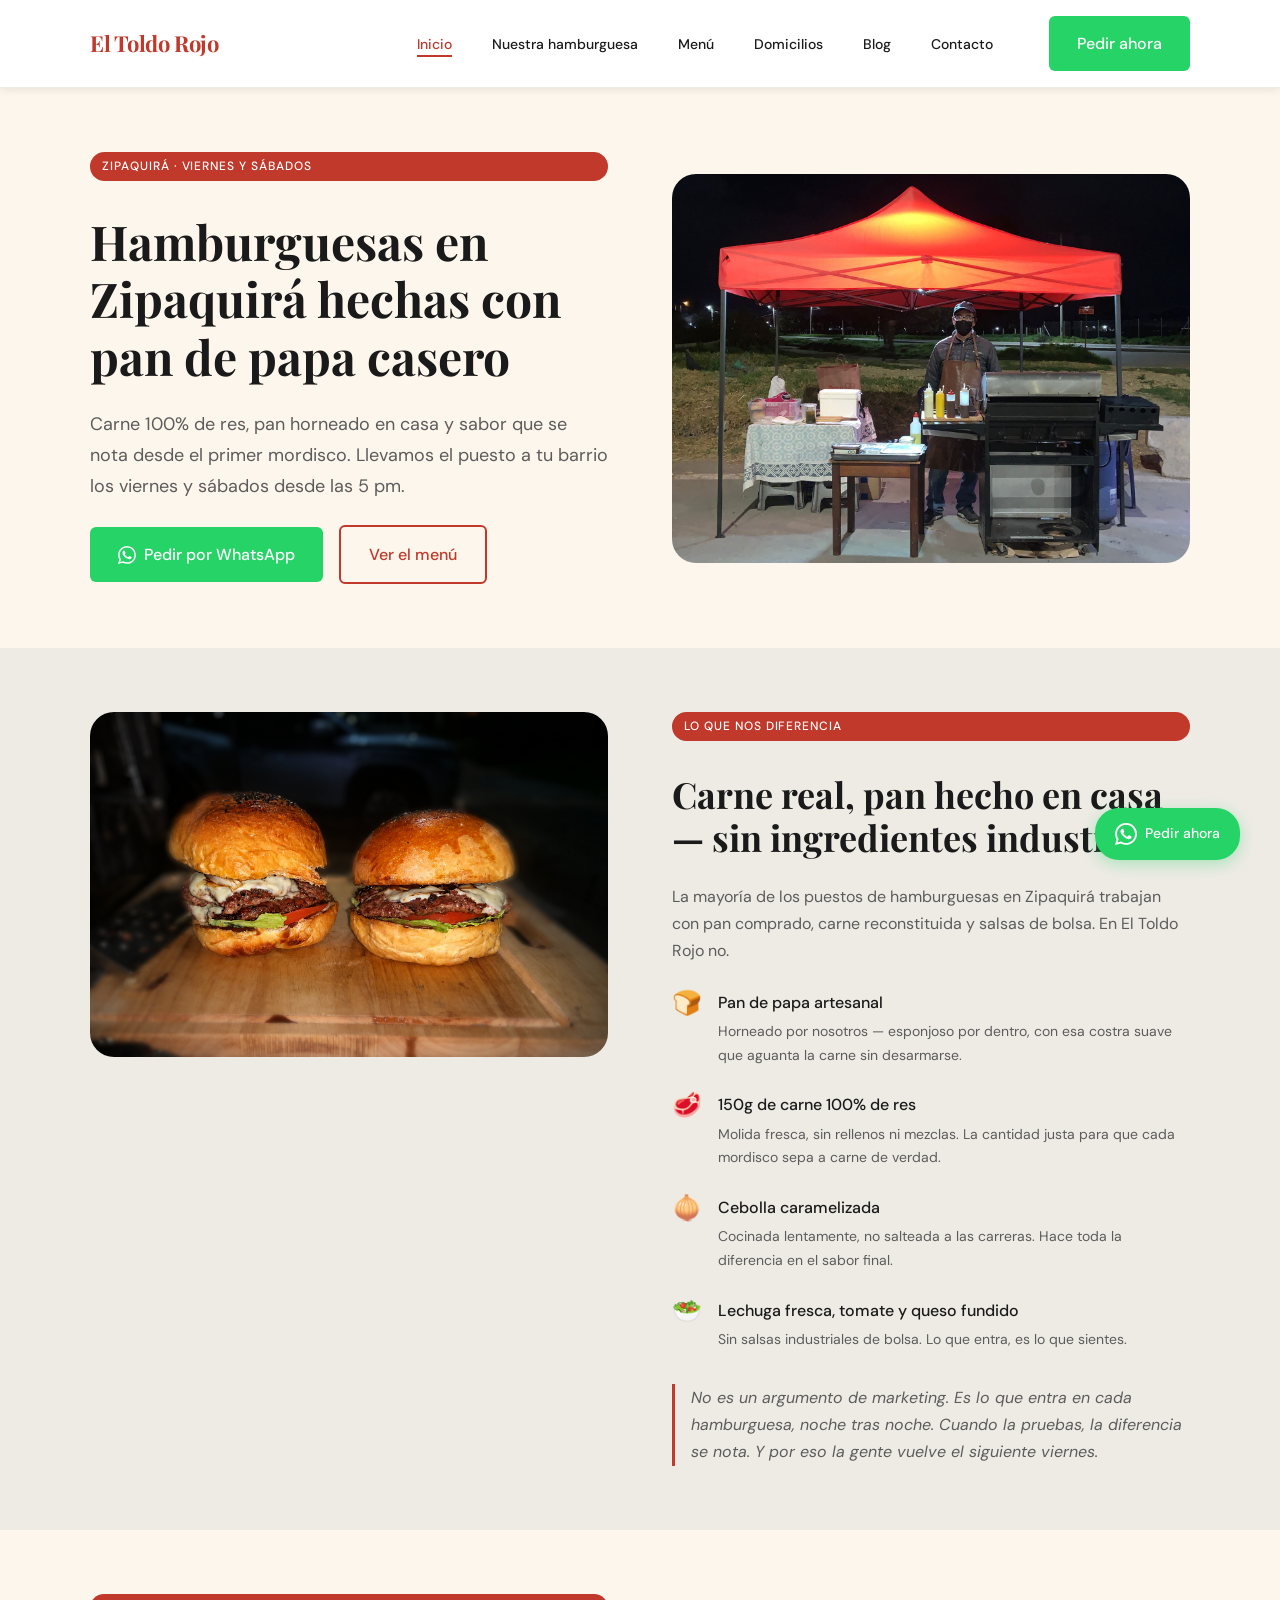
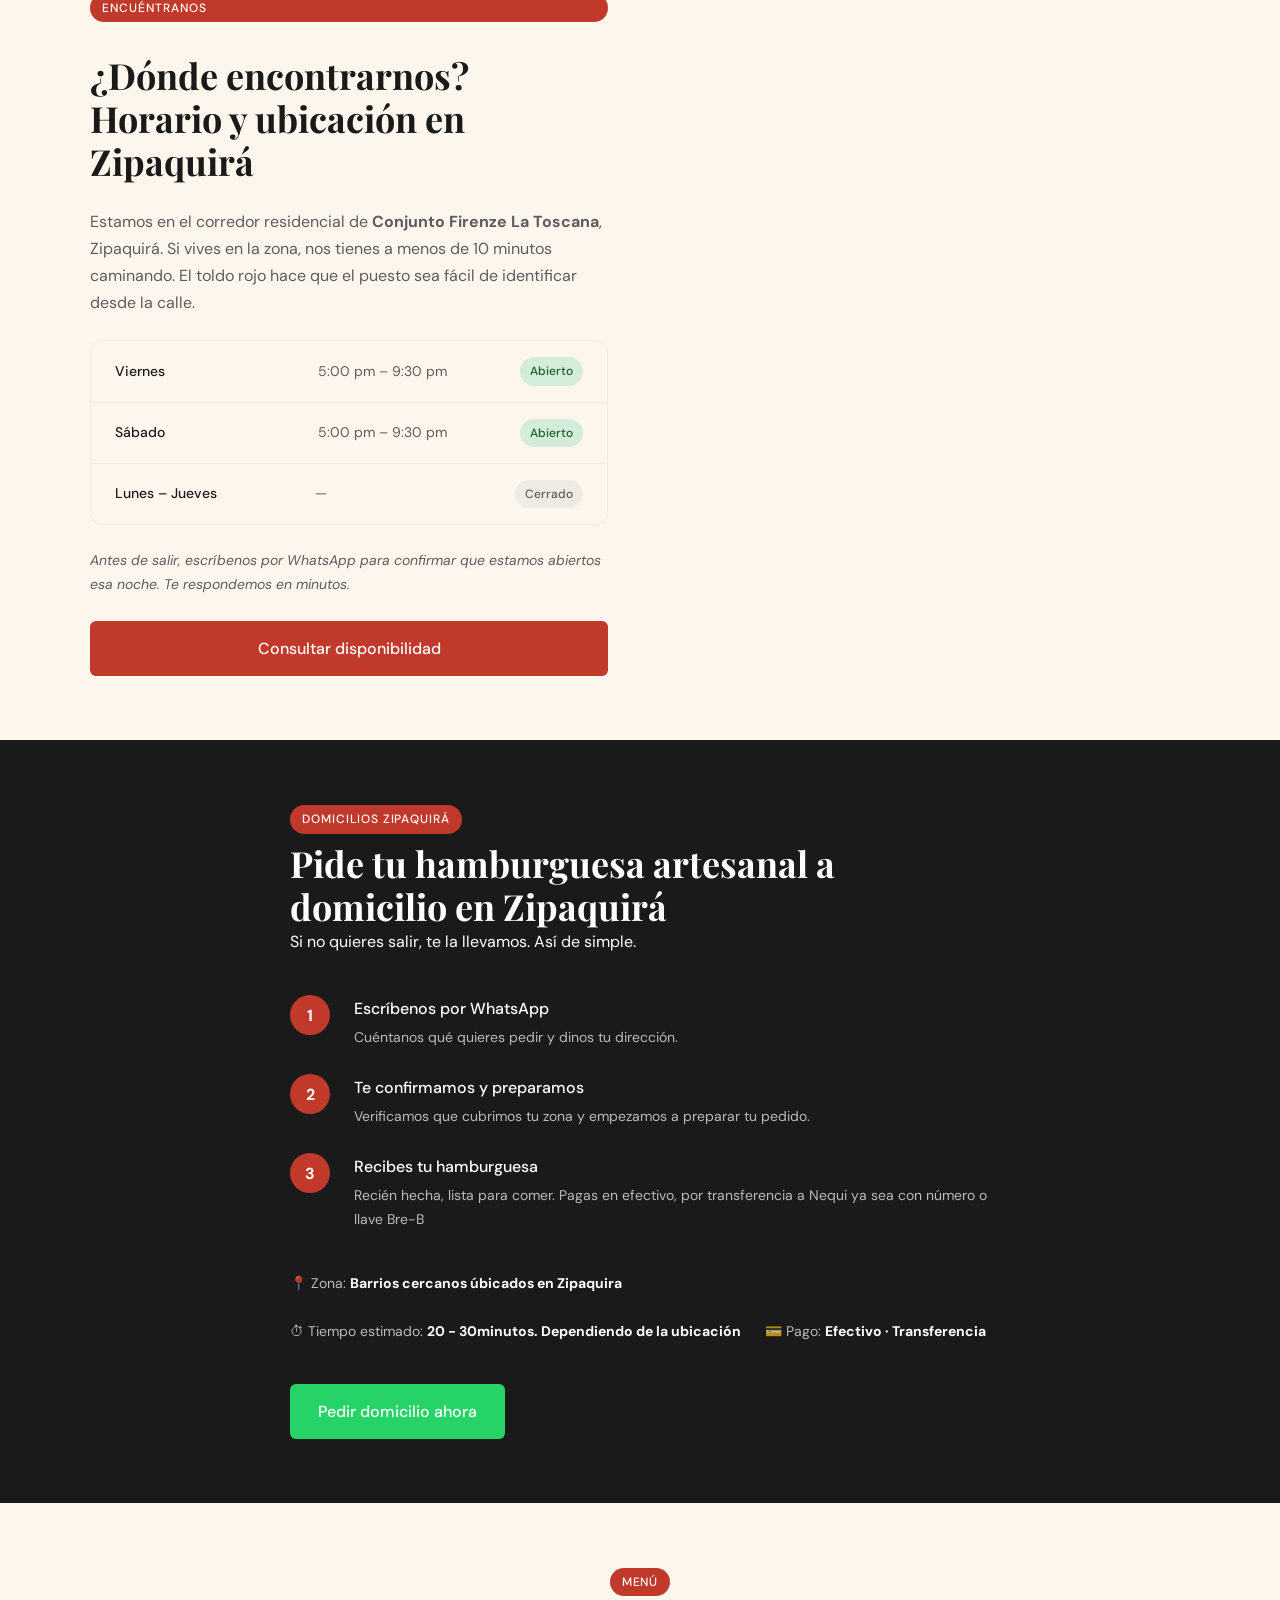
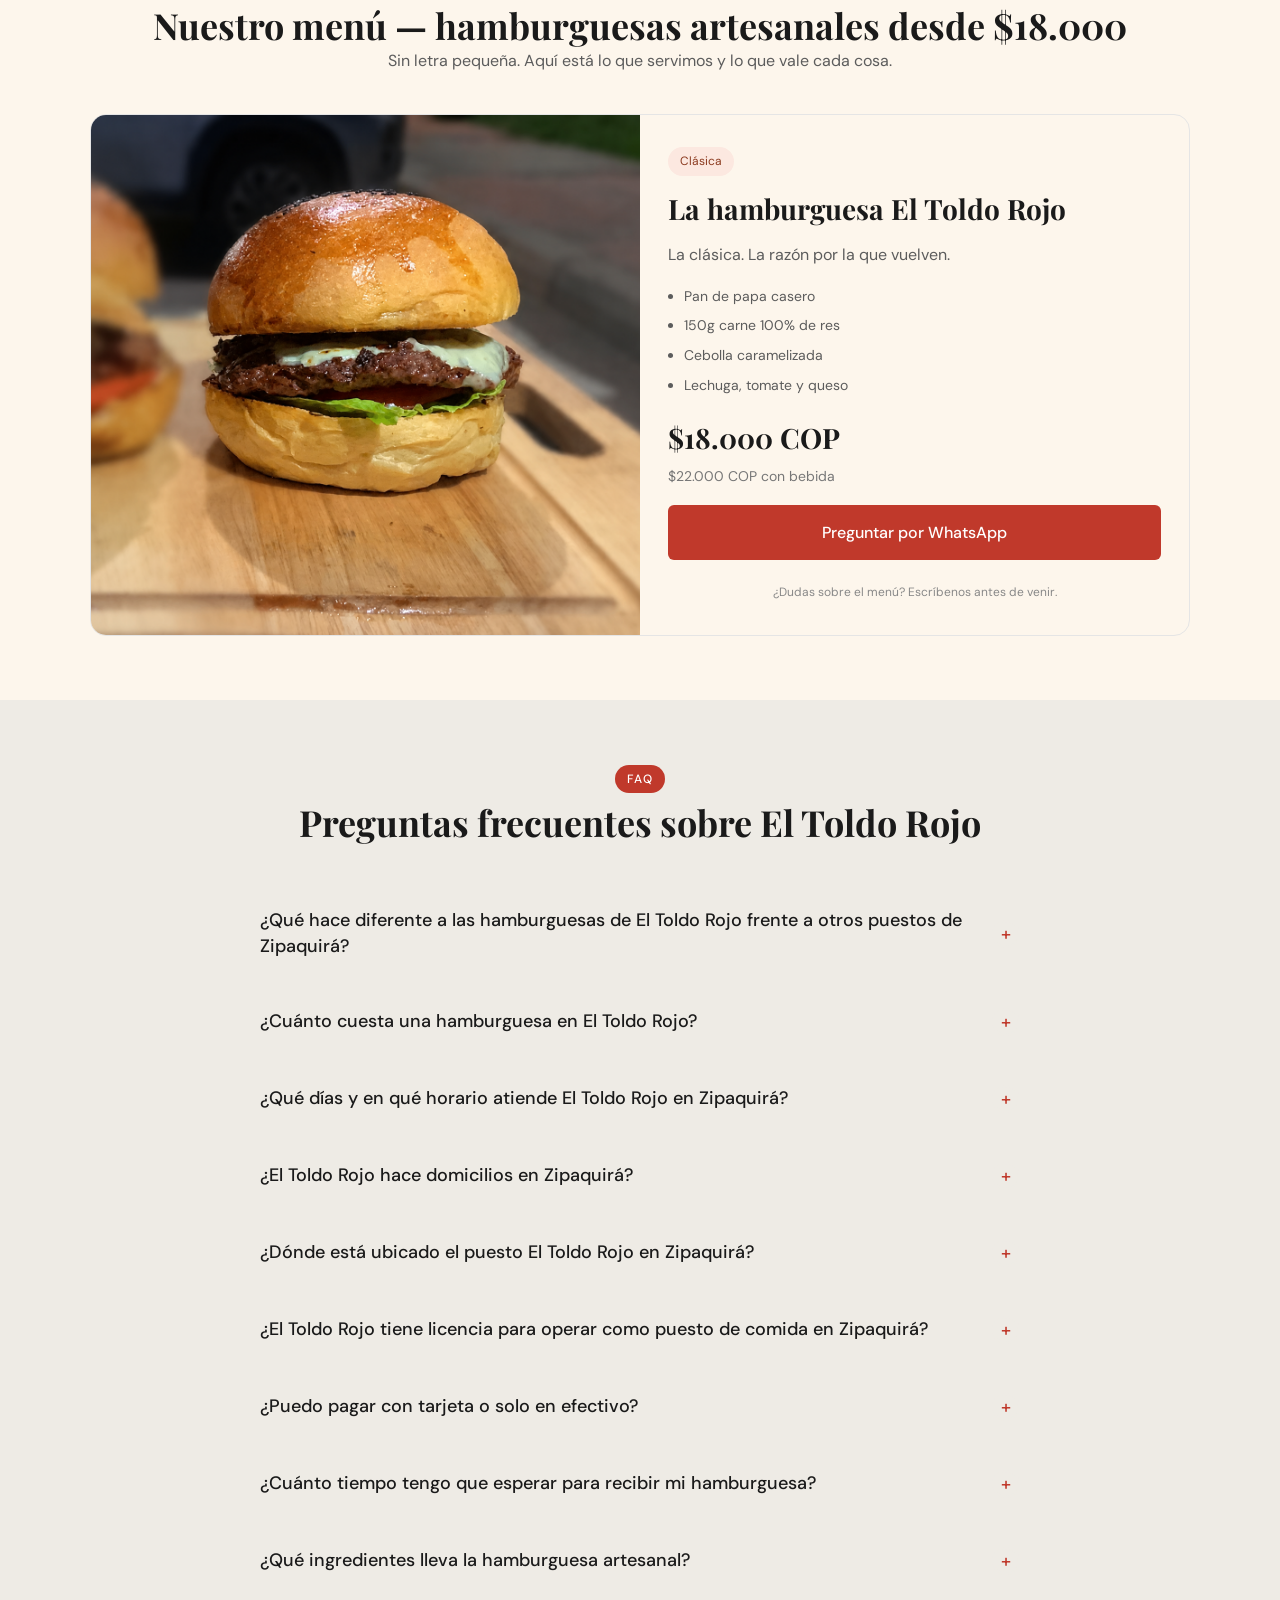
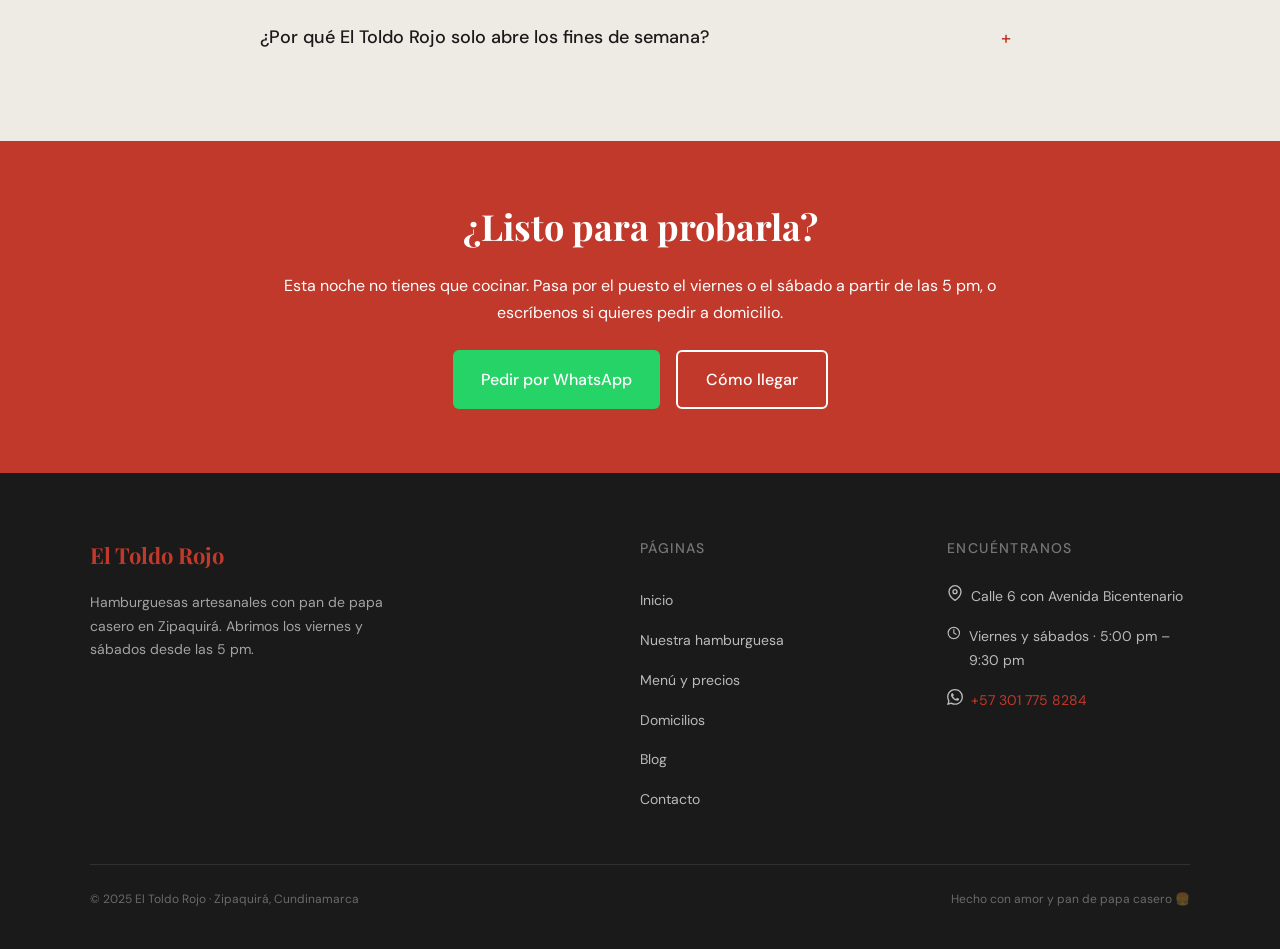
==== commit fa7500d7: "Actualizacion de la pagina web para completarla" ====
--- a/index.html
+++ b/index.html
@@ -360,7 +360,7 @@
 
         <div class="domicilios__meta">
           <span>📍 Zona: <strong>Barrios cercanos úbicados en Zipaquira</strong></span>
-          <span>⏱ Tiempo estimado: <strong>20 - 30minutos. Dependediendo de la ubicación</strong></span>
+          <span>⏱ Tiempo estimado: <strong>20 - 30minutos. Dependiendo de la ubicación</strong></span>
           <span>💳 Pago: <strong>Efectivo · Transferencia</strong></span>
         </div>
 
@@ -542,7 +542,7 @@
               <span class="faq__icono" aria-hidden="true">+</span>
             </button>
             <div class="faq__respuesta" role="region">
-              <p>Estamos en el corredor residencial de [nombre del barrio], Zipaquirá. Es una zona de alta densidad residencial — torres de apartamentos, andenes amplios, actividad peatonal por las noches. Si vives en los edificios de la zona, probablemente nos quedes a menos de diez minutos caminando. El toldo rojo hace que el puesto sea fácil de identificar desde la calle. También puedes encontrarnos buscando "El Toldo Rojo Zipaquirá" en Google Maps.</p>
+              <p>Estamos en el corredor residencial de Conjunto Firenze La Toscana, Cl. 4 #32-118, Zipaquirá. Es una zona de alta densidad residencial — torres de apartamentos, andenes amplios, actividad peatonal por las noches. Si vives en los edificios de la zona, probablemente nos quedes a menos de diez minutos caminando. El toldo rojo hace que el puesto sea fácil de identificar desde la calle. También puedes encontrarnos buscando "El Toldo Rojo Zipaquirá" en Google Maps.</p>
             </div>
           </li>
 
@@ -687,8 +687,7 @@
   </a>
 
   <!-- Scripts -->
-  <script src="/assets/js/main.js"></script>
-  <script src="/assets/js/faq.js"></script>
+  <script src="./assets/js/main.js"></script>
 
 </body>
 </html>
--- a/assets/css/main.css
+++ b/assets/css/main.css
@@ -1,59 +1,48 @@
 /* ============================================================
    EL TOLDO ROJO — Estilos globales
-   Aquí viven los colores, tipografía y espaciados de toda la web.
-   Si cambias una variable aquí, cambia en todas las páginas.
    ============================================================ */
 
-/* --- Google Fonts --- */
 @import url('https://fonts.googleapis.com/css2?family=Playfair+Display:wght@700&family=DM+Sans:wght@400;500&display=swap');
 
-/* --- Variables globales --- */
 :root {
-  /* Colores */
-  --color-rojo:        #C0392B;   /* Rojo toldo — color principal de marca */
-  --color-rojo-oscuro: #96281B;   /* Rojo para hover de botones */
-  --color-crema:       #FDF6EC;   /* Fondo cálido — evoca pan artesanal */
-  --color-negro:       #1A1A1A;   /* Textos principales */
-  --color-gris:        #5C5C5C;   /* Textos secundarios y pies de sección */
-  --color-gris-claro:  #EEEBE5;   /* Fondos de secciones alternas */
+  --color-rojo:        #C0392B;
+  --color-rojo-oscuro: #96281B;
+  --color-crema:       #FDF6EC;
+  --color-negro:       #1A1A1A;
+  --color-gris:        #5C5C5C;
+  --color-gris-claro:  #EEEBE5;
   --color-blanco:      #FFFFFF;
 
-  /* Tipografía */
-  --fuente-titulo:  'Playfair Display', Georgia, serif;  /* H1, H2 — carácter artesanal */
-  --fuente-cuerpo:  'DM Sans', system-ui, sans-serif;    /* Párrafos, botones, nav */
-
-  /* Tamaños de fuente — escala fluida */
-  --texto-xs:   0.75rem;   /*  12px */
-  --texto-sm:   0.875rem;  /*  14px */
-  --texto-base: 1rem;      /*  16px */
-  --texto-md:   1.125rem;  /*  18px */
-  --texto-lg:   1.375rem;  /*  22px */
-  --texto-xl:   1.75rem;   /*  28px */
-  --texto-2xl:  2.25rem;   /*  36px */
-  --texto-3xl:  3rem;      /*  48px */
-
-  /* Espaciados */
-  --espacio-xs:  0.5rem;   /*   8px */
-  --espacio-sm:  1rem;     /*  16px */
-  --espacio-md:  1.5rem;   /*  24px */
-  --espacio-lg:  2.5rem;   /*  40px */
-  --espacio-xl:  4rem;     /*  64px */
-  --espacio-2xl: 6rem;     /*  96px */
-
-  /* Contenedor máximo */
-  --ancho-max:   1100px;
-
-  /* Bordes */
-  --radio-sm:  6px;
-  --radio-md:  12px;
-  --radio-lg:  24px;
-
-  /* Sombras */
+  --fuente-titulo: 'Playfair Display', Georgia, serif;
+  --fuente-cuerpo: 'DM Sans', system-ui, sans-serif;
+
+  --texto-xs:   0.75rem;
+  --texto-sm:   0.875rem;
+  --texto-base: 1rem;
+  --texto-md:   1.125rem;
+  --texto-lg:   1.375rem;
+  --texto-xl:   1.75rem;
+  --texto-2xl:  2.25rem;
+  --texto-3xl:  3rem;
+
+  --espacio-xs:  0.5rem;
+  --espacio-sm:  1rem;
+  --espacio-md:  1.5rem;
+  --espacio-lg:  2.5rem;
+  --espacio-xl:  4rem;
+  --espacio-2xl: 6rem;
+
+  --ancho-max: 1100px;
+
+  --radio-sm: 6px;
+  --radio-md: 12px;
+  --radio-lg: 24px;
+
   --sombra-sm: 0 2px 8px rgba(0,0,0,0.08);
   --sombra-md: 0 4px 20px rgba(0,0,0,0.12);
 }
 
-/* --- Reset base --- */
+/* --- Reset --- */
 *, *::before, *::after {
   box-sizing: border-box;
   margin: 0;
@@ -63,6 +52,9 @@
 html {
   scroll-behavior: smooth;
   font-size: 16px;
+  /* Evita zoom automático en inputs en iOS Safari */
+  -webkit-text-size-adjust: 100%;
+  text-size-adjust: 100%;
 }
 
 body {
@@ -72,16 +64,18 @@
   background-color: var(--color-crema);
   line-height: 1.7;
   -webkit-font-smoothing: antialiased;
-}
-
-/* --- Contenedor centrado reutilizable --- */
+  /* Evita desbordamiento horizontal en móvil */
+  overflow-x: hidden;
+}
+
+/* --- Contenedor --- */
 .contenedor {
   width: 90%;
   max-width: var(--ancho-max);
   margin-inline: auto;
 }
 
-/* --- Tipografía global --- */
+/* --- Tipografía --- */
 h1, h2, h3, h4 {
   font-family: var(--fuente-titulo);
   line-height: 1.2;
@@ -93,7 +87,7 @@
 h3 { font-size: var(--texto-xl);  }
 
 p {
-  max-width: 65ch; /* Líneas cómodas de leer — nunca más de 65 caracteres */
+  max-width: 65ch;
   color: var(--color-gris);
 }
 
@@ -101,10 +95,7 @@
   color: var(--color-rojo);
   text-decoration: none;
 }
-
-a:hover {
-  text-decoration: underline;
-}
+a:hover { text-decoration: underline; }
 
 img {
   max-width: 100%;
@@ -112,14 +103,13 @@
   display: block;
 }
 
-ul {
-  list-style: none;
-}
+ul { list-style: none; }
 
 /* --- Botones --- */
 .btn {
   display: inline-flex;
   align-items: center;
+  justify-content: center;
   gap: var(--espacio-xs);
   padding: 0.875rem 1.75rem;
   border-radius: var(--radio-sm);
@@ -130,6 +120,10 @@
   border: none;
   transition: background 0.2s ease, transform 0.1s ease;
   text-decoration: none;
+  /* Mínimo táctil recomendado por Apple/Google: 44px */
+  min-height: 44px;
+  /* Evita que el texto se parta en botones */
+  white-space: nowrap;
 }
 
 .btn:hover {
@@ -141,7 +135,6 @@
   background-color: var(--color-rojo);
   color: var(--color-blanco);
 }
-
 .btn-primario:hover {
   background-color: var(--color-rojo-oscuro);
   color: var(--color-blanco);
@@ -152,7 +145,6 @@
   color: var(--color-rojo);
   border: 2px solid var(--color-rojo);
 }
-
 .btn-secundario:hover {
   background-color: var(--color-rojo);
   color: var(--color-blanco);
@@ -162,41 +154,35 @@
   background-color: #25D366;
   color: var(--color-blanco);
 }
-
 .btn-whatsapp:hover {
   background-color: #1ebe5d;
   color: var(--color-blanco);
 }
 
-/* --- Secciones alternas --- */
-/* Alterna crema / gris claro para separar secciones sin usar bordes */
+/* --- Secciones --- */
 .seccion {
   padding: var(--espacio-xl) 0;
 }
-
-.seccion-clara {
-  background-color: var(--color-crema);
-}
-
-.seccion-gris {
-  background-color: var(--color-gris-claro);
-}
-
+.seccion-clara  { background-color: var(--color-crema); }
+.seccion-gris   { background-color: var(--color-gris-claro); }
 .seccion-oscura {
   background-color: var(--color-negro);
   color: var(--color-blanco);
 }
-
 .seccion-oscura h2,
 .seccion-oscura h3,
-.seccion-oscura p {
-  color: var(--color-blanco);
-}
-
-/* --- Placeholder de imagen reutilizable ---
-   Úsalo mientras no tengas la foto real.
-   Clase: placeholder-imagen
-   Añade un atributo data-label="nombre de la foto" para identificarla */
+.seccion-oscura p { color: var(--color-blanco); }
+
+/* Cabecera de sección reutilizable */
+.seccion__cabecera {
+  text-align: center;
+  margin-bottom: var(--espacio-lg);
+}
+.seccion__cabecera p {
+  margin-inline: auto;
+}
+
+/* --- Placeholder imagen --- */
 .placeholder-imagen {
   background-color: var(--color-gris-claro);
   border: 2px dashed #BBBBBB;
@@ -211,7 +197,7 @@
   padding: var(--espacio-md);
 }
 
-/* --- Etiqueta destacada (badge) --- */
+/* --- Badge --- */
 .badge {
   display: inline-block;
   background-color: var(--color-rojo);
@@ -222,9 +208,14 @@
   text-transform: uppercase;
   padding: 0.25rem 0.75rem;
   border-radius: var(--radio-lg);
-}
-
-/* --- Responsive: pantallas pequeñas --- */
+  margin-bottom: var(--espacio-xs);
+}
+
+/* ============================================================
+   RESPONSIVE GLOBAL
+   ============================================================ */
+
+/* Tablet y móvil grande */
 @media (max-width: 768px) {
   h1 { font-size: var(--texto-2xl); }
   h2 { font-size: var(--texto-xl);  }
@@ -235,9 +226,21 @@
   }
 }
 
-
-
-/* Nueva seccion 5 del menu */
+/* Móvil pequeño */
+@media (max-width: 480px) {
+  h1 { font-size: calc(var(--texto-xl) + 0.25rem); }
+  h2 { font-size: var(--texto-lg); }
+
+  .btn {
+    padding: 0.75rem 1.25rem;
+    font-size: var(--texto-sm);
+  }
+}
+
+
+/* ============================================================
+   SECCIÓN 5 — MENÚ HERO
+   ============================================================ */
 
 .menu__hero {
   display: grid;
@@ -247,9 +250,12 @@
   overflow: hidden;
 }
 
-.menu__hero-imagen {
-  min-height: 380px;
-  border-radius: 0; /* el overflow del padre ya redondea */
+/* La imagen ocupa toda la celda del grid */
+.menu__hero > img {
+  width: 100%;
+  height: 100%;
+  object-fit: cover;
+  display: block;
 }
 
 .menu__hero-cuerpo {
@@ -257,6 +263,7 @@
   display: flex;
   flex-direction: column;
   justify-content: space-between;
+  gap: 1rem;
 }
 
 .menu__tag {
@@ -266,7 +273,25 @@
   font-size: 12px;
   padding: 4px 12px;
   border-radius: 999px;
-  margin-bottom: 1rem;
+  width: fit-content;
+}
+
+.menu__ingredientes {
+  display: flex;
+  flex-direction: column;
+  gap: 6px;
+  padding-left: 1rem;
+  list-style: disc;
+  color: var(--color-gris);
+  font-size: var(--texto-sm);
+}
+
+.menu__valor {
+  display: block;
+  font-size: var(--texto-xl);
+  font-weight: 700;
+  font-family: var(--fuente-titulo);
+  color: var(--color-negro);
 }
 
 .menu__valor-combo {
@@ -277,7 +302,7 @@
 }
 
 .btn--bloque {
-  display: block;
+  display: flex;
   width: 100%;
   text-align: center;
 }
@@ -286,11 +311,32 @@
   font-size: 12px;
   color: #888;
   text-align: center;
-  margin-top: 8px;
-}
-
-@media (max-width: 600px) {
+  margin-top: 6px;
+  max-width: none;
+}
+
+@media (max-width: 700px) {
   .menu__hero {
     grid-template-columns: 1fr;
   }
-}+
+  .menu__hero > img {
+    height: 260px;
+    width: 100%;
+    object-fit: cover;
+  }
+
+  .menu__hero-cuerpo {
+    padding: 1.5rem 1.25rem;
+  }
+}
+
+@media (max-width: 480px) {
+  .menu__hero-cuerpo {
+    padding: 1.25rem 1rem;
+  }
+  .menu__valor {
+    font-size: var(--texto-lg);
+  }
+}
+
--- a/assets/css/components.css
+++ b/assets/css/components.css
@@ -1,7 +1,5 @@
 /* ============================================================
    EL TOLDO ROJO — Componentes reutilizables
-   Header, footer, FAQ acordeón, tarjetas, CTA WhatsApp flotante.
-   Este archivo depende de las variables definidas en main.css.
    ============================================================ */
 
 /* -------------------------
@@ -9,7 +7,7 @@
    ------------------------- */
 
 .header {
-  position: sticky;        /* Se queda arriba al hacer scroll */
+  position: sticky;
   top: 0;
   z-index: 100;
   background-color: var(--color-blanco);
@@ -24,13 +22,11 @@
   padding: var(--espacio-sm) 0;
 }
 
-/* Logo */
 .header__logo img {
-  height: 48px;   /* Ajusta cuando tengas el logo real */
+  height: 48px;
   width: auto;
 }
 
-/* Placeholder del logo mientras no existe el archivo */
 .header__logo-placeholder {
   font-family: var(--fuente-titulo);
   font-size: var(--texto-lg);
@@ -39,7 +35,7 @@
   letter-spacing: -0.02em;
 }
 
-/* Navegación desktop */
+/* Desktop nav */
 .nav__lista {
   display: flex;
   align-items: center;
@@ -53,30 +49,27 @@
   text-decoration: none;
   transition: color 0.2s;
 }
-
-.nav__enlace:hover {
-  color: var(--color-rojo);
-  text-decoration: none;
-}
-
+.nav__enlace:hover { color: var(--color-rojo); text-decoration: none; }
 .nav__enlace--activo {
   color: var(--color-rojo);
   border-bottom: 2px solid var(--color-rojo);
   padding-bottom: 2px;
 }
 
-/* Botón CTA en el nav */
-.nav__cta {
-  margin-left: var(--espacio-sm);
-}
-
-/* Botón hamburguesa (menú móvil) */
+.nav__cta { margin-left: var(--espacio-sm); }
+
+/* Botón hamburguesa */
 .nav__toggle {
-  display: none;     /* Oculto en desktop, visible en móvil */
+  display: none;
   background: none;
   border: none;
   cursor: pointer;
-  padding: var(--espacio-xs);
+  padding: 10px;
+  /* Área táctil mínima 44px */
+  min-width: 44px;
+  min-height: 44px;
+  align-items: center;
+  justify-content: center;
 }
 
 .nav__toggle span {
@@ -88,47 +81,56 @@
   transition: all 0.3s ease;
 }
 
-/* Estado abierto del menú móvil — clase añadida por JS */
-.nav__toggle.abierto span:nth-child(1) {
-  transform: rotate(45deg) translate(5px, 5px);
-}
-.nav__toggle.abierto span:nth-child(2) {
-  opacity: 0;
-}
-.nav__toggle.abierto span:nth-child(3) {
-  transform: rotate(-45deg) translate(5px, -5px);
-}
-
-/* Responsive: menú móvil */
+.nav__toggle.abierto span:nth-child(1) { transform: rotate(45deg) translate(5px, 5px); }
+.nav__toggle.abierto span:nth-child(2) { opacity: 0; }
+.nav__toggle.abierto span:nth-child(3) { transform: rotate(-45deg) translate(5px, -5px); }
+
+/* -------------------------
+   RESPONSIVE NAV
+   ------------------------- */
 @media (max-width: 768px) {
   .nav__toggle {
-    display: block;
-  }
-
-  .nav__lista {
-    display: none;           /* Oculto por defecto en móvil */
-    flex-direction: column;
-    align-items: flex-start;
-    gap: var(--espacio-md);
-    position: absolute;
-    top: 100%;
+    display: flex;
+  }
+
+  /* El nav pasa a ser un panel que cae desde el header */
+  header nav {
+    position: fixed;
+    top: 0;
     left: 0;
     right: 0;
+    bottom: 0;
     background-color: var(--color-blanco);
-    padding: var(--espacio-md) var(--espacio-lg);
-    border-top: 1px solid var(--color-gris-claro);
-    box-shadow: var(--sombra-md);
-  }
-
-  /* Clase añadida por JS cuando el toggle está activo */
-  .nav__lista.visible {
+    z-index: 99;
     display: flex;
+    align-items: center;
+    justify-content: center;
+    /* Oculto por defecto */
+    opacity: 0;
+    pointer-events: none;
+    transition: opacity 0.25s ease;
+  }
+
+  /* Clase añadida por JS cuando el menú está abierto */
+  header nav.visible {
+    opacity: 1;
+    pointer-events: auto;
+  }
+
+  .nav__lista {
+    flex-direction: column;
+    align-items: center;
+    gap: var(--espacio-lg);
+    text-align: center;
+  }
+
+  .nav__enlace {
+    font-size: var(--texto-xl);
   }
 
   .nav__cta {
     margin-left: 0;
-    width: 100%;
-    text-align: center;
+    margin-top: var(--espacio-sm);
   }
 }
 
@@ -150,7 +152,6 @@
   border-bottom: 1px solid rgba(255,255,255,0.1);
 }
 
-/* Columna marca */
 .footer__marca p {
   color: rgba(255,255,255,0.6);
   font-size: var(--texto-sm);
@@ -165,7 +166,6 @@
   font-weight: 700;
 }
 
-/* Columnas de enlaces */
 .footer__titulo {
   font-family: var(--fuente-cuerpo);
   font-size: var(--texto-sm);
@@ -176,23 +176,18 @@
   margin-bottom: var(--espacio-md);
 }
 
-.footer__enlaces li {
-  margin-bottom: var(--espacio-xs);
-}
-
+.footer__enlaces li { margin-bottom: var(--espacio-xs); }
 .footer__enlaces a {
   color: rgba(255,255,255,0.7);
   font-size: var(--texto-sm);
   text-decoration: none;
   transition: color 0.2s;
-}
-
-.footer__enlaces a:hover {
-  color: var(--color-blanco);
-  text-decoration: none;
-}
-
-/* Datos de contacto */
+  /* Área táctil mínima */
+  display: inline-block;
+  padding: 4px 0;
+}
+.footer__enlaces a:hover { color: var(--color-blanco); text-decoration: none; }
+
 .footer__dato {
   display: flex;
   align-items: flex-start;
@@ -202,7 +197,6 @@
   margin-bottom: var(--espacio-sm);
 }
 
-/* Barra inferior del footer */
 .footer__bottom {
   display: flex;
   align-items: center;
@@ -214,8 +208,18 @@
 
 @media (max-width: 768px) {
   .footer__grid {
+    grid-template-columns: 1fr 1fr;
+    gap: var(--espacio-lg);
+  }
+
+  .footer__marca {
+    grid-column: 1 / -1;
+  }
+}
+
+@media (max-width: 480px) {
+  .footer__grid {
     grid-template-columns: 1fr;
-    gap: var(--espacio-lg);
   }
 
   .footer__bottom {
@@ -254,16 +258,24 @@
   align-items: center;
   gap: var(--espacio-md);
   transition: color 0.2s;
-}
-
-.faq__pregunta:hover {
-  color: var(--color-rojo);
-}
-
-/* Icono + que rota a × al abrirse */
+  /* Área táctil mínima */
+  min-height: 44px;
+}
+.faq__pregunta:hover { color: var(--color-rojo); }
+
+/* El h3 dentro del botón no debe tener font-family serif en el FAQ
+   porque ya hereda los estilos del botón */
+.faq__pregunta h3 {
+  font-family: var(--fuente-cuerpo);
+  font-size: inherit;
+  font-weight: inherit;
+  color: inherit;
+  line-height: 1.4;
+}
+
 .faq__icono {
-  width: 24px;
-  height: 24px;
+  width: 28px;
+  height: 28px;
   flex-shrink: 0;
   border-radius: 50%;
   border: 2px solid var(--color-gris-claro);
@@ -283,7 +295,6 @@
 }
 
 .faq__respuesta {
-  /* Animación de apertura suave — altura controlada por JS */
   max-height: 0;
   overflow: hidden;
   transition: max-height 0.35s ease;
@@ -294,6 +305,13 @@
   color: var(--color-gris);
   font-size: var(--texto-base);
   max-width: 65ch;
+}
+
+@media (max-width: 768px) {
+  .faq__pregunta {
+    font-size: var(--texto-base);
+    gap: var(--espacio-sm);
+  }
 }
 
 /* -------------------------
@@ -317,23 +335,27 @@
   font-size: var(--texto-sm);
   text-decoration: none;
   transition: transform 0.2s ease, box-shadow 0.2s ease;
-}
-
+  /* Área táctil mínima */
+  min-height: 44px;
+}
 .whatsapp-flotante:hover {
   transform: translateY(-2px);
   box-shadow: 0 6px 20px rgba(37,211,102,0.45);
   text-decoration: none;
   color: var(--color-blanco);
 }
-
 .whatsapp-flotante svg {
   width: 22px;
   height: 22px;
   flex-shrink: 0;
 }
 
-/* En móvil se hace más compacto — solo el icono */
 @media (max-width: 480px) {
+  .whatsapp-flotante {
+    bottom: var(--espacio-md);
+    right: var(--espacio-md);
+  }
+
   .whatsapp-flotante span {
     display: none;
   }
@@ -341,6 +363,8 @@
   .whatsapp-flotante {
     padding: 1rem;
     border-radius: 50%;
-  }
-}
-
+    width: 56px;
+    height: 56px;
+    justify-content: center;
+  }
+}
--- a/assets/css/pages/home.css
+++ b/assets/css/pages/home.css
@@ -1,34 +1,27 @@
 /* ============================================================
-   EL TOLDO ROJO — Estilos específicos de la home (index.html)
-   Depende de main.css y components.css.
+   EL TOLDO ROJO — Estilos específicos de home.css
+   Depende de main.css y components.css
    ============================================================ */
 
 /* -------------------------
-   HERO
+   SECCIÓN 1 — HERO
    ------------------------- */
 
 .hero {
   padding: var(--espacio-xl) 0;
-  /* En pantallas grandes añade más aire arriba */
-  padding-top: var(--espacio-2xl);
 }
 
 .hero__grid {
   display: grid;
   grid-template-columns: 1fr 1fr;
+  gap: var(--espacio-xl);
   align-items: center;
-  gap: var(--espacio-xl);
 }
 
 .hero__texto {
   display: flex;
   flex-direction: column;
   gap: var(--espacio-md);
-}
-
-.hero__texto h1 {
-  font-size: clamp(2rem, 4vw, 3rem); /* Fluido: nunca demasiado pequeño ni grande */
-  line-height: 1.15;
 }
 
 .hero__subtitulo {
@@ -41,24 +34,67 @@
   display: flex;
   flex-wrap: wrap;
   gap: var(--espacio-sm);
-  margin-top: var(--espacio-xs);
-}
-
-.hero__imagen img,
-.hero__imagen .placeholder-imagen {
+  align-items: center;
+}
+
+.hero__imagen img {
+  width: 100%;
+  height: auto;
   border-radius: var(--radio-lg);
-  box-shadow: var(--sombra-md);
+  object-fit: cover;
+}
+
+@media (max-width: 768px) {
+  .hero__grid {
+    grid-template-columns: 1fr;
+    gap: var(--espacio-lg);
+  }
+
+  /* La imagen va arriba en móvil */
+  .hero__imagen {
+    order: -1;
+  }
+
+  .hero__imagen img {
+    max-height: 320px;
+    object-fit: cover;
+    width: 100%;
+  }
+
+  .hero__subtitulo {
+    font-size: var(--texto-base);
+  }
+}
+
+@media (max-width: 480px) {
+  .hero__ctas {
+    flex-direction: column;
+    align-items: stretch;
+  }
+
+  .hero__ctas .btn {
+    width: 100%;
+    text-align: center;
+    justify-content: center;
+  }
 }
 
 /* -------------------------
-   DIFERENCIADOR
+   SECCIÓN 2 — DIFERENCIADOR
    ------------------------- */
 
 .diferenciador__grid {
   display: grid;
   grid-template-columns: 1fr 1fr;
-  align-items: center;
   gap: var(--espacio-xl);
+  align-items: start;
+}
+
+.diferenciador__imagen img {
+  width: 100%;
+  height: auto;
+  border-radius: var(--radio-lg);
+  object-fit: cover;
 }
 
 .diferenciador__texto {
@@ -71,7 +107,6 @@
   display: flex;
   flex-direction: column;
   gap: var(--espacio-md);
-  margin-top: var(--espacio-sm);
 }
 
 .diferenciador__lista li {
@@ -83,6 +118,7 @@
 .diferenciador__icono {
   font-size: 1.5rem;
   flex-shrink: 0;
+  line-height: 1;
   margin-top: 2px;
 }
 
@@ -102,24 +138,32 @@
   font-style: italic;
   color: var(--color-gris);
   border-left: 3px solid var(--color-rojo);
-  padding-left: var(--espacio-md);
-  margin-top: var(--espacio-sm);
-}
-
-.diferenciador__imagen img,
-.diferenciador__imagen .placeholder-imagen {
-  border-radius: var(--radio-lg);
+  padding-left: var(--espacio-sm);
+  margin-top: var(--espacio-xs);
+}
+
+@media (max-width: 768px) {
+  .diferenciador__grid {
+    grid-template-columns: 1fr;
+    gap: var(--espacio-lg);
+  }
+
+  .diferenciador__imagen img {
+    max-height: 300px;
+    object-fit: cover;
+    width: 100%;
+  }
 }
 
 /* -------------------------
-   UBICACIÓN Y HORARIO
+   SECCIÓN 3 — UBICACIÓN
    ------------------------- */
 
 .ubicacion__grid {
   display: grid;
   grid-template-columns: 1fr 1fr;
+  gap: var(--espacio-xl);
   align-items: start;
-  gap: var(--espacio-xl);
 }
 
 .ubicacion__texto {
@@ -128,21 +172,20 @@
   gap: var(--espacio-md);
 }
 
+/* Tabla horario */
 .horario {
-  background-color: var(--color-blanco);
+  border: 1px solid var(--color-gris-claro);
   border-radius: var(--radio-md);
-  border: 1px solid var(--color-gris-claro);
   overflow: hidden;
-  margin-top: var(--espacio-sm);
 }
 
 .horario__fila {
-  display: flex;
+  display: grid;
+  grid-template-columns: 1fr 1fr auto;
+  gap: var(--espacio-sm);
   align-items: center;
-  justify-content: space-between;
   padding: var(--espacio-sm) var(--espacio-md);
   border-bottom: 1px solid var(--color-gris-claro);
-  gap: var(--espacio-sm);
 }
 
 .horario__fila:last-child {
@@ -152,25 +195,25 @@
 .horario__dia {
   font-weight: 500;
   color: var(--color-negro);
-  min-width: 130px;
+  font-size: var(--texto-sm);
 }
 
 .horario__hora {
   color: var(--color-gris);
   font-size: var(--texto-sm);
-  flex: 1;
 }
 
 .horario__estado {
   font-size: var(--texto-xs);
   font-weight: 500;
-  padding: 3px 10px;
-  border-radius: var(--radio-lg);
+  padding: 4px 10px;
+  border-radius: 999px;
+  white-space: nowrap;
 }
 
 .horario__estado--abierto {
-  background-color: #D1FAE5;
-  color: #065F46;
+  background-color: #d4edda;
+  color: #1a5e2a;
 }
 
 .horario__estado--cerrado {
@@ -181,267 +224,143 @@
 .ubicacion__aviso {
   font-size: var(--texto-sm);
   color: var(--color-gris);
-  background-color: #FEF9EC;
-  border-left: 3px solid #F59E0B;
-  padding: var(--espacio-sm) var(--espacio-md);
-  border-radius: 0 var(--radio-sm) var(--radio-sm) 0;
+  font-style: italic;
+}
+
+/* Mapa iframe */
+.ubicacion__mapa {
+  border-radius: var(--radio-lg);
+  overflow: hidden;
+  /* Mantiene proporción 4:3 del iframe */
+  aspect-ratio: 4 / 3;
+}
+
+.ubicacion__mapa iframe {
+  width: 100%;
+  height: 100%;
+  border: 0;
+  display: block;
+}
+
+@media (max-width: 768px) {
+  .ubicacion__grid {
+    grid-template-columns: 1fr;
+    gap: var(--espacio-lg);
+  }
+
+  .ubicacion__mapa {
+    aspect-ratio: 16 / 10;
+  }
+
+  .horario__fila {
+    grid-template-columns: 1fr auto;
+    gap: var(--espacio-xs);
+  }
+
+  .horario__hora {
+    display: none; /* En móvil el día + estado son suficientes */
+  }
+}
+
+@media (max-width: 480px) {
+  .horario__fila {
+    padding: var(--espacio-xs) var(--espacio-sm);
+  }
 }
 
 /* -------------------------
-   DOMICILIOS
+   SECCIÓN 4 — DOMICILIOS
    ------------------------- */
 
 .domicilios__inner {
   display: flex;
   flex-direction: column;
-  align-items: center;
-  text-align: center;
   gap: var(--espacio-lg);
-}
-
-.domicilios__texto h2 {
-  color: var(--color-blanco);
-  margin-top: var(--espacio-sm);
+  align-items: flex-start;
+  max-width: 700px;
+  margin-inline: auto;
+  text-align: left;
 }
 
 .domicilios__pasos {
-  display: grid;
-  grid-template-columns: repeat(3, 1fr);
-  gap: var(--espacio-lg);
+  display: flex;
+  flex-direction: column;
+  gap: var(--espacio-md);
+  list-style: none;
   width: 100%;
-  list-style: none;
-  counter-reset: pasos;
 }
 
 .domicilios__paso {
   display: flex;
-  flex-direction: column;
-  align-items: center;
-  gap: var(--espacio-sm);
-  text-align: center;
-  background-color: rgba(255,255,255,0.05);
-  border: 1px solid rgba(255,255,255,0.1);
-  border-radius: var(--radio-md);
-  padding: var(--espacio-lg) var(--espacio-md);
+  gap: var(--espacio-md);
+  align-items: flex-start;
 }
 
 .domicilios__numero {
-  width: 48px;
-  height: 48px;
-  border-radius: 50%;
+  width: 40px;
+  height: 40px;
+  flex-shrink: 0;
   background-color: var(--color-rojo);
   color: var(--color-blanco);
-  font-family: var(--fuente-titulo);
-  font-size: var(--texto-xl);
+  border-radius: 50%;
   display: flex;
   align-items: center;
   justify-content: center;
-  flex-shrink: 0;
+  font-weight: 700;
+  font-size: var(--texto-base);
 }
 
 .domicilios__paso strong {
+  display: block;
   color: var(--color-blanco);
-  font-size: var(--texto-md);
+  font-weight: 500;
+  margin-bottom: 4px;
 }
 
 .domicilios__paso p {
-  color: rgba(255,255,255,0.65);
-  font-size: var(--texto-sm);
+  font-size: var(--texto-sm);
+  color: rgba(255,255,255,0.7);
   margin: 0;
+  max-width: none;
 }
 
 .domicilios__meta {
   display: flex;
   flex-wrap: wrap;
-  justify-content: center;
-  gap: var(--espacio-lg);
-  color: rgba(255,255,255,0.75);
-  font-size: var(--texto-sm);
+  gap: var(--espacio-md);
+  font-size: var(--texto-sm);
+  color: rgba(255,255,255,0.7);
 }
 
 .domicilios__meta strong {
   color: var(--color-blanco);
 }
 
+@media (max-width: 480px) {
+  .domicilios__meta {
+    flex-direction: column;
+    gap: var(--espacio-sm);
+  }
+
+  .domicilios__inner .btn {
+    width: 100%;
+    justify-content: center;
+  }
+}
+
 /* -------------------------
-   MENÚ
-   ------------------------- */
-
-.seccion__cabecera {
-  text-align: center;
-  max-width: 600px;
-  margin: 0 auto var(--espacio-xl);
-  display: flex;
-  flex-direction: column;
-  align-items: center;
-  gap: var(--espacio-sm);
-}
-
-.seccion__cabecera p {
-  text-align: center;
-  max-width: 50ch;
-}
-
-.menu__grid {
-  display: grid;
-  grid-template-columns: repeat(auto-fit, minmax(300px, 1fr));
-  gap: var(--espacio-lg);
-}
-
-.menu__tarjeta {
-  background-color: var(--color-blanco);
-  border-radius: var(--radio-md);
-  box-shadow: var(--sombra-sm);
-  overflow: hidden;
-  transition: box-shadow 0.2s ease, transform 0.2s ease;
-}
-
-.menu__tarjeta:hover {
-  box-shadow: var(--sombra-md);
-  transform: translateY(-3px);
-}
-
-.menu__tarjeta-cuerpo {
-  padding: var(--espacio-md);
-  display: flex;
-  flex-direction: column;
-  gap: var(--espacio-sm);
-}
-
-.menu__tarjeta h3 {
-  font-size: var(--texto-lg);
-}
-
-.menu__tarjeta p {
-  font-size: var(--texto-sm);
-  color: var(--color-gris);
-  margin: 0;
-}
-
-.menu__ingredientes {
-  display: flex;
-  flex-direction: column;
-  gap: 6px;
-}
-
-.menu__ingredientes li {
-  font-size: var(--texto-sm);
-  color: var(--color-gris);
-  padding-left: var(--espacio-sm);
-  position: relative;
-}
-
-.menu__ingredientes li::before {
-  content: "·";
-  position: absolute;
-  left: 0;
-  color: var(--color-rojo);
-  font-weight: 700;
-}
-
-.menu__precio {
-  margin-top: auto;
-  padding-top: var(--espacio-sm);
-  border-top: 1px solid var(--color-gris-claro);
-}
-
-.menu__valor {
-  font-family: var(--fuente-titulo);
-  font-size: var(--texto-xl);
-  color: var(--color-rojo);
-}
-
-.menu__cta {
-  text-align: center;
-  margin-top: var(--espacio-xl);
-  display: flex;
-  flex-direction: column;
-  align-items: center;
-  gap: var(--espacio-md);
-}
-
-/* -------------------------
-   RESEÑAS
-   ------------------------- */
-
-.resenas__grid {
-  display: grid;
-  grid-template-columns: repeat(auto-fit, minmax(280px, 1fr));
-  gap: var(--espacio-lg);
-}
-
-.resena__tarjeta {
-  background-color: var(--color-blanco);
-  border-radius: var(--radio-md);
-  padding: var(--espacio-lg);
-  box-shadow: var(--sombra-sm);
-  display: flex;
-  flex-direction: column;
-  justify-content: space-between;
-  gap: var(--espacio-md);
-  border-left: 4px solid var(--color-rojo);
-}
-
-.resena__tarjeta p {
-  font-style: italic;
-  color: var(--color-negro);
-  font-size: var(--texto-base);
-  max-width: 100%;
-  margin: 0;
-}
-
-.resena__tarjeta footer {
-  display: flex;
-  flex-direction: column;
-  gap: 4px;
-}
-
-.resena__nombre {
-  font-weight: 500;
-  color: var(--color-negro);
-  font-size: var(--texto-sm);
-}
-
-.resena__lugar {
-  color: var(--color-gris);
-  font-size: var(--texto-xs);
-}
-
-.resena__estrellas {
-  color: #F59E0B;
-  font-size: var(--texto-sm);
-  letter-spacing: 2px;
-}
-
-/* Tarjeta placeholder de reseña pendiente */
-.resena__tarjeta--placeholder {
-  border-left-color: var(--color-gris-claro);
-  background-color: var(--color-gris-claro);
-  box-shadow: none;
-}
-
-.resena__placeholder-texto {
-  color: var(--color-gris) !important;
-  font-style: normal !important;
-}
-
-.resenas__cta {
-  text-align: center;
-  margin-top: var(--espacio-xl);
-  display: flex;
-  flex-direction: column;
-  align-items: center;
-  gap: var(--espacio-md);
-}
-
-/* -------------------------
-   CTA FINAL
+   SECCIÓN 7 — CTA FINAL
    ------------------------- */
 
 .cta-final {
   background-color: var(--color-rojo);
 }
 
+.cta-final h2,
+.cta-final p {
+  color: var(--color-blanco);
+}
+
 .cta-final__inner {
   text-align: center;
   display: flex;
@@ -450,71 +369,33 @@
   gap: var(--espacio-md);
 }
 
-.cta-final h2 {
-  color: var(--color-blanco);
-}
-
-.cta-final p {
-  color: rgba(255,255,255,0.85);
-  font-size: var(--texto-md);
-  text-align: center;
-}
-
 .cta-final__botones {
   display: flex;
   flex-wrap: wrap;
+  gap: var(--espacio-sm);
   justify-content: center;
-  gap: var(--espacio-sm);
-  margin-top: var(--espacio-sm);
-}
-
-/* El btn-secundario sobre fondo rojo necesita adaptarse */
+}
+
 .cta-final .btn-secundario {
   color: var(--color-blanco);
-  border-color: rgba(255,255,255,0.6);
-}
-
+  border-color: var(--color-blanco);
+}
 .cta-final .btn-secundario:hover {
-  background-color: rgba(255,255,255,0.15);
-  color: var(--color-blanco);
-  border-color: var(--color-blanco);
-}
-
-/* -------------------------
-   RESPONSIVE GLOBAL DE LA HOME
-   ------------------------- */
-
-@media (max-width: 768px) {
-
-  .hero__grid,
-  .diferenciador__grid,
-  .ubicacion__grid {
-    grid-template-columns: 1fr;   /* Una columna en móvil */
-  }
-
-  /* En móvil la imagen del hero va debajo del texto */
-  .hero__imagen {
-    order: -1;   /* Cambia a "1" si prefieres la imagen debajo */
-  }
-
-  .domicilios__pasos {
-    grid-template-columns: 1fr;   /* Pasos en columna en móvil */
-  }
-
-  .menu__grid {
-    grid-template-columns: 1fr;
-  }
-
-  .resenas__grid {
-    grid-template-columns: 1fr;
-  }
-
-  .hero__ctas {
+  background-color: var(--color-blanco);
+  color: var(--color-rojo);
+}
+
+@media (max-width: 480px) {
+  .cta-final__botones {
     flex-direction: column;
-  }
-
-  .hero__ctas .btn {
+    align-items: stretch;
+    width: 100%;
+  }
+
+  .cta-final__botones .btn {
     width: 100%;
     justify-content: center;
   }
-}+}
+
+
